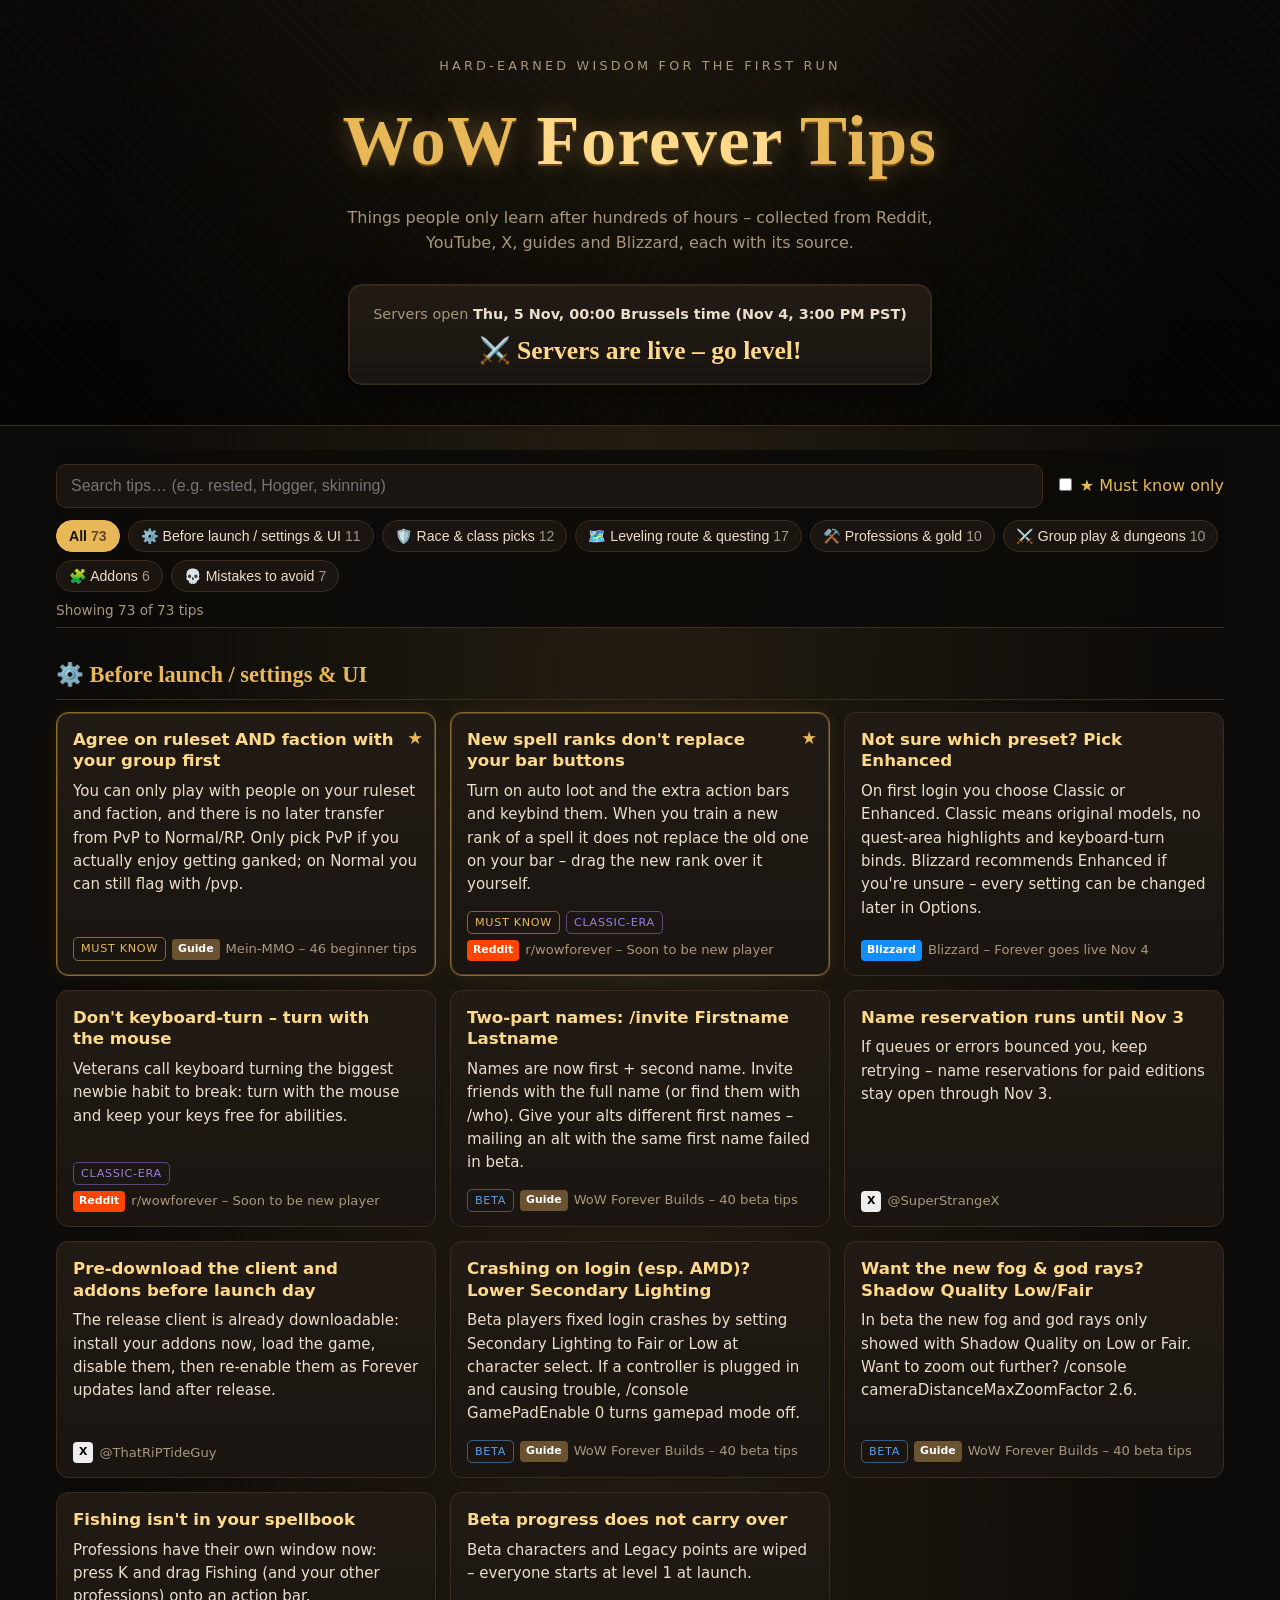
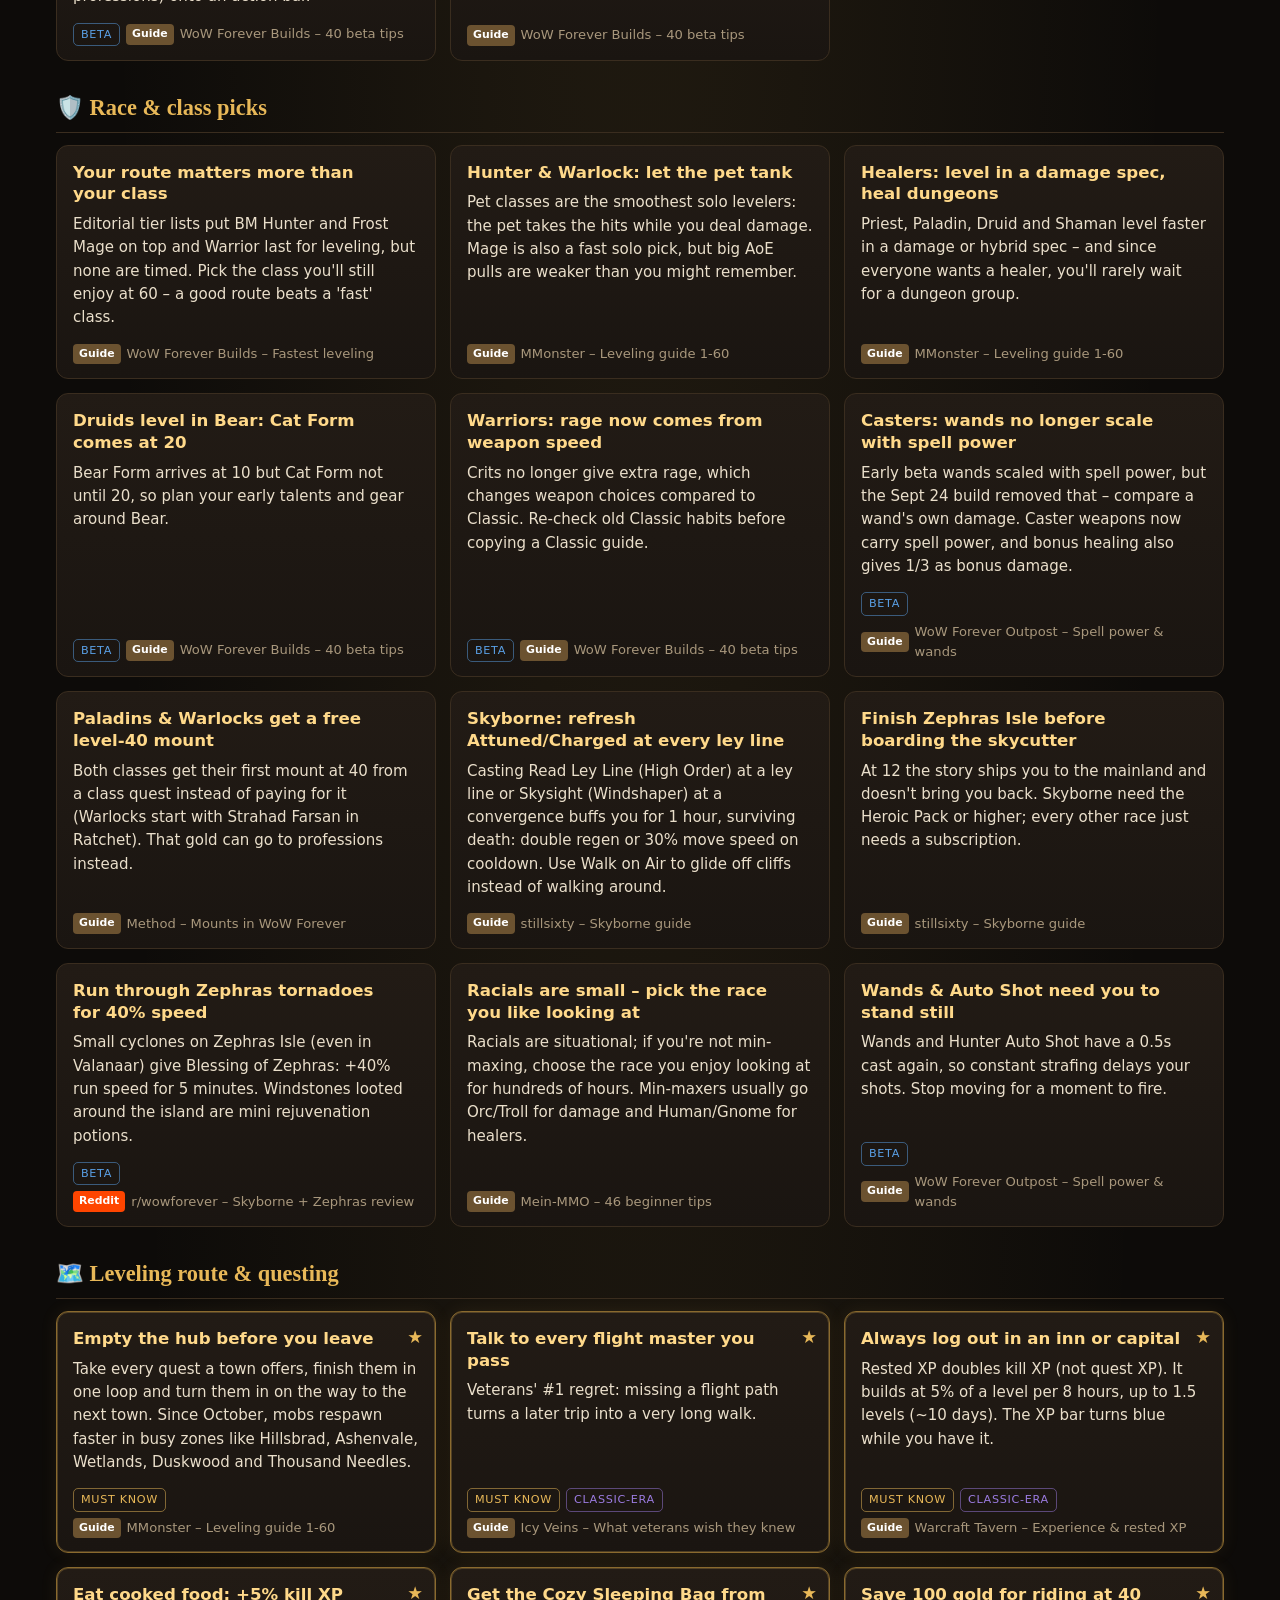
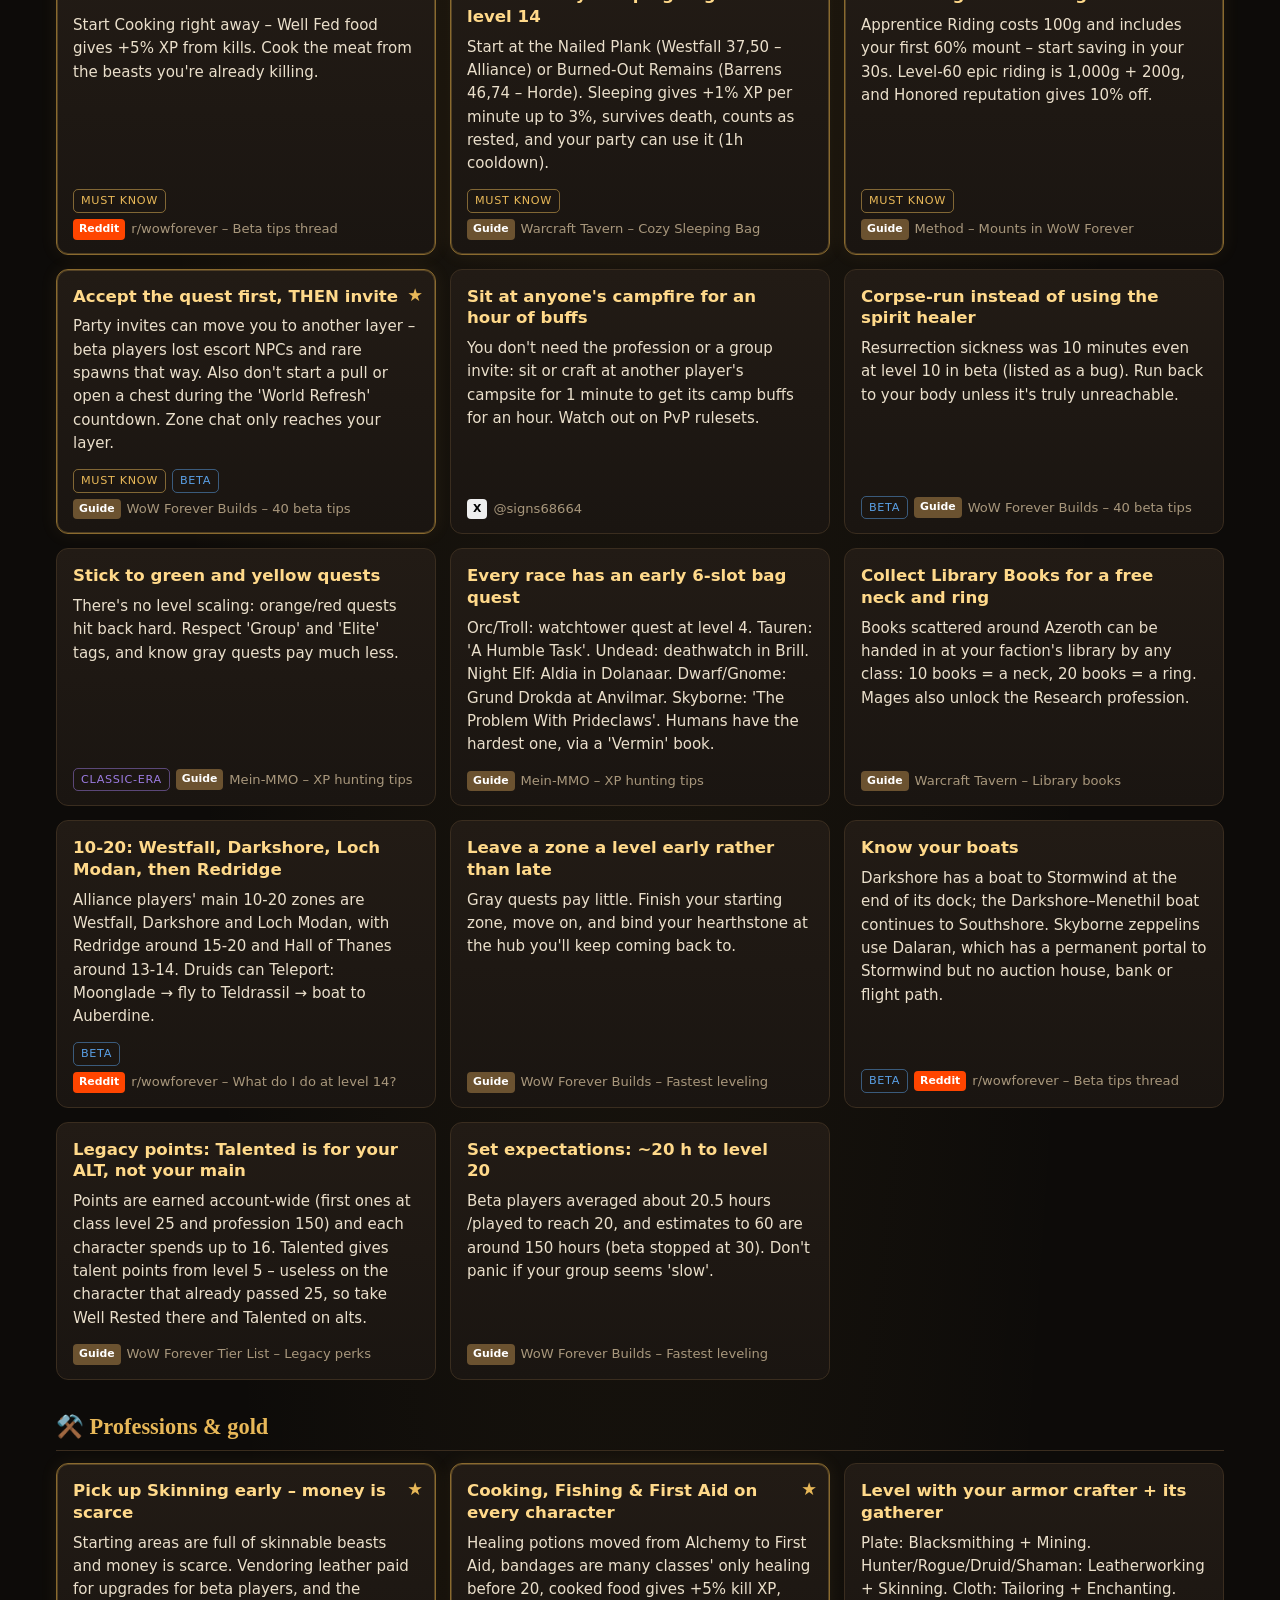
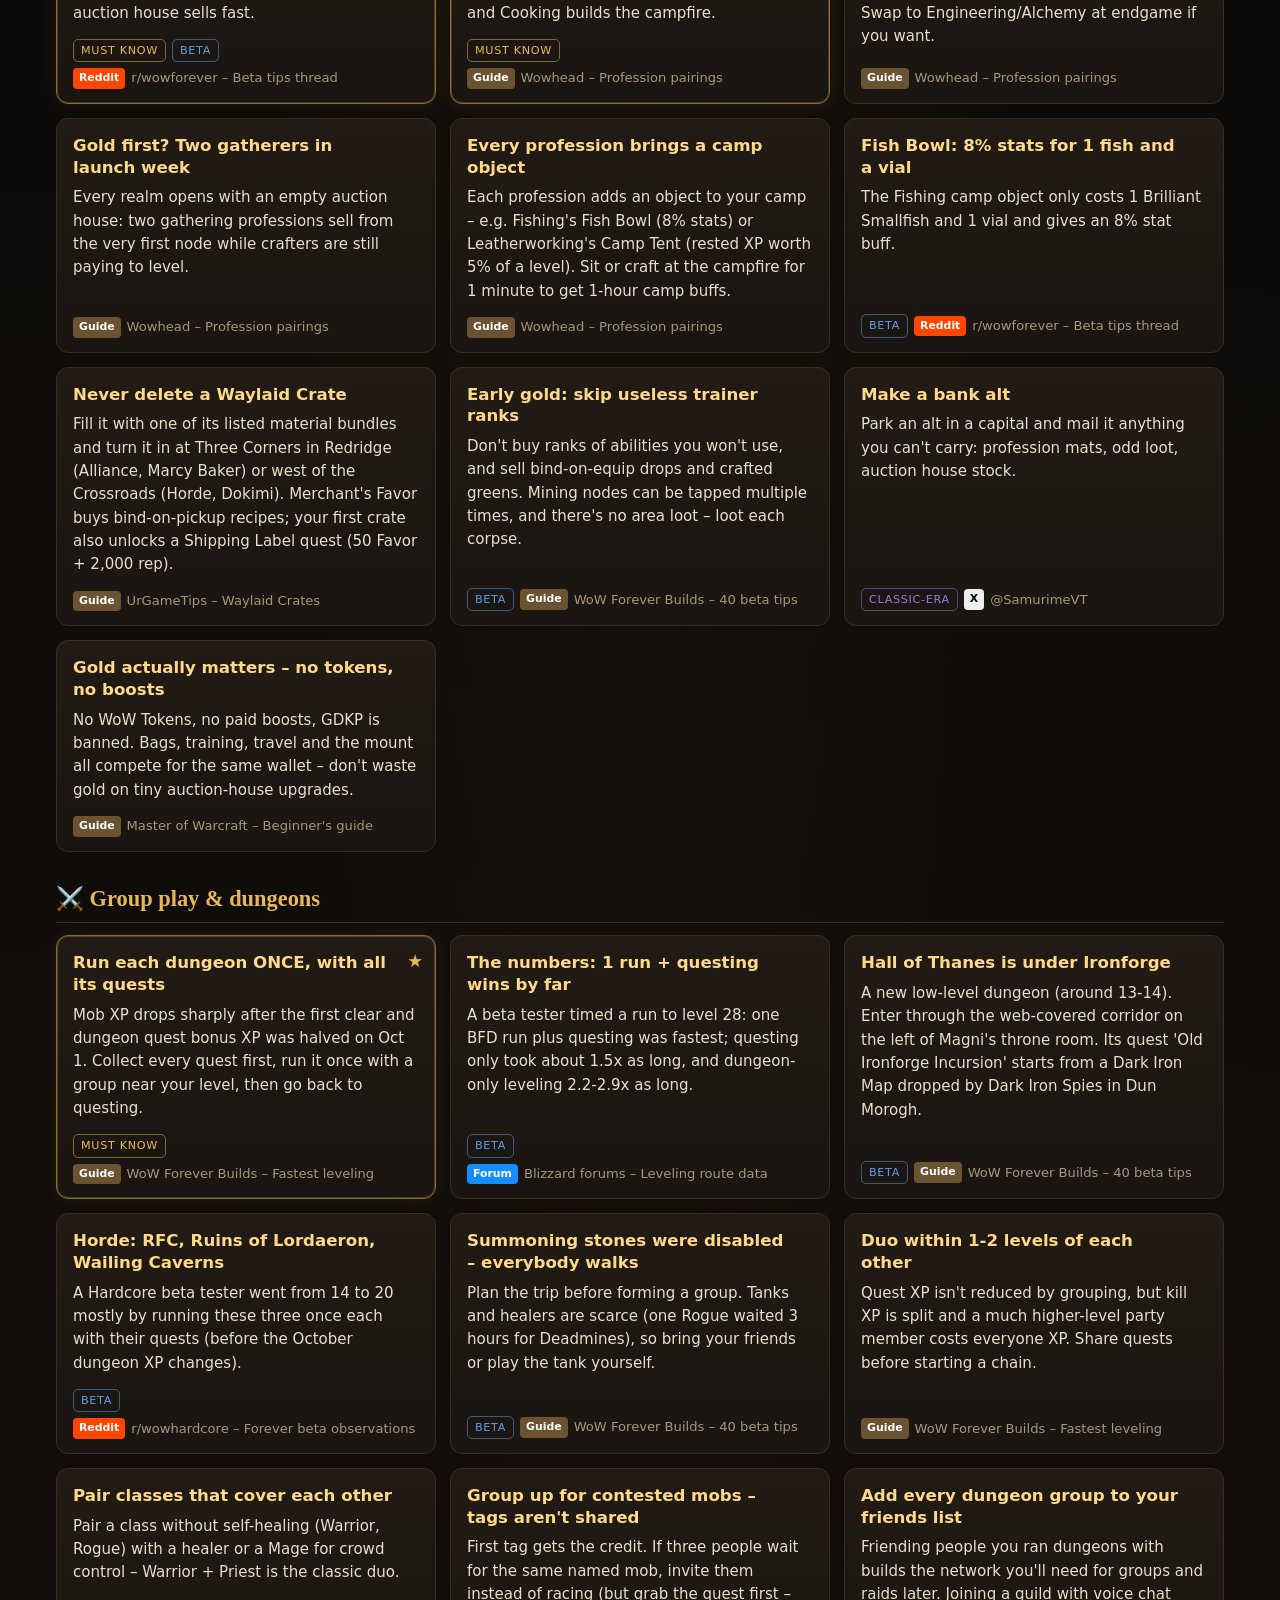
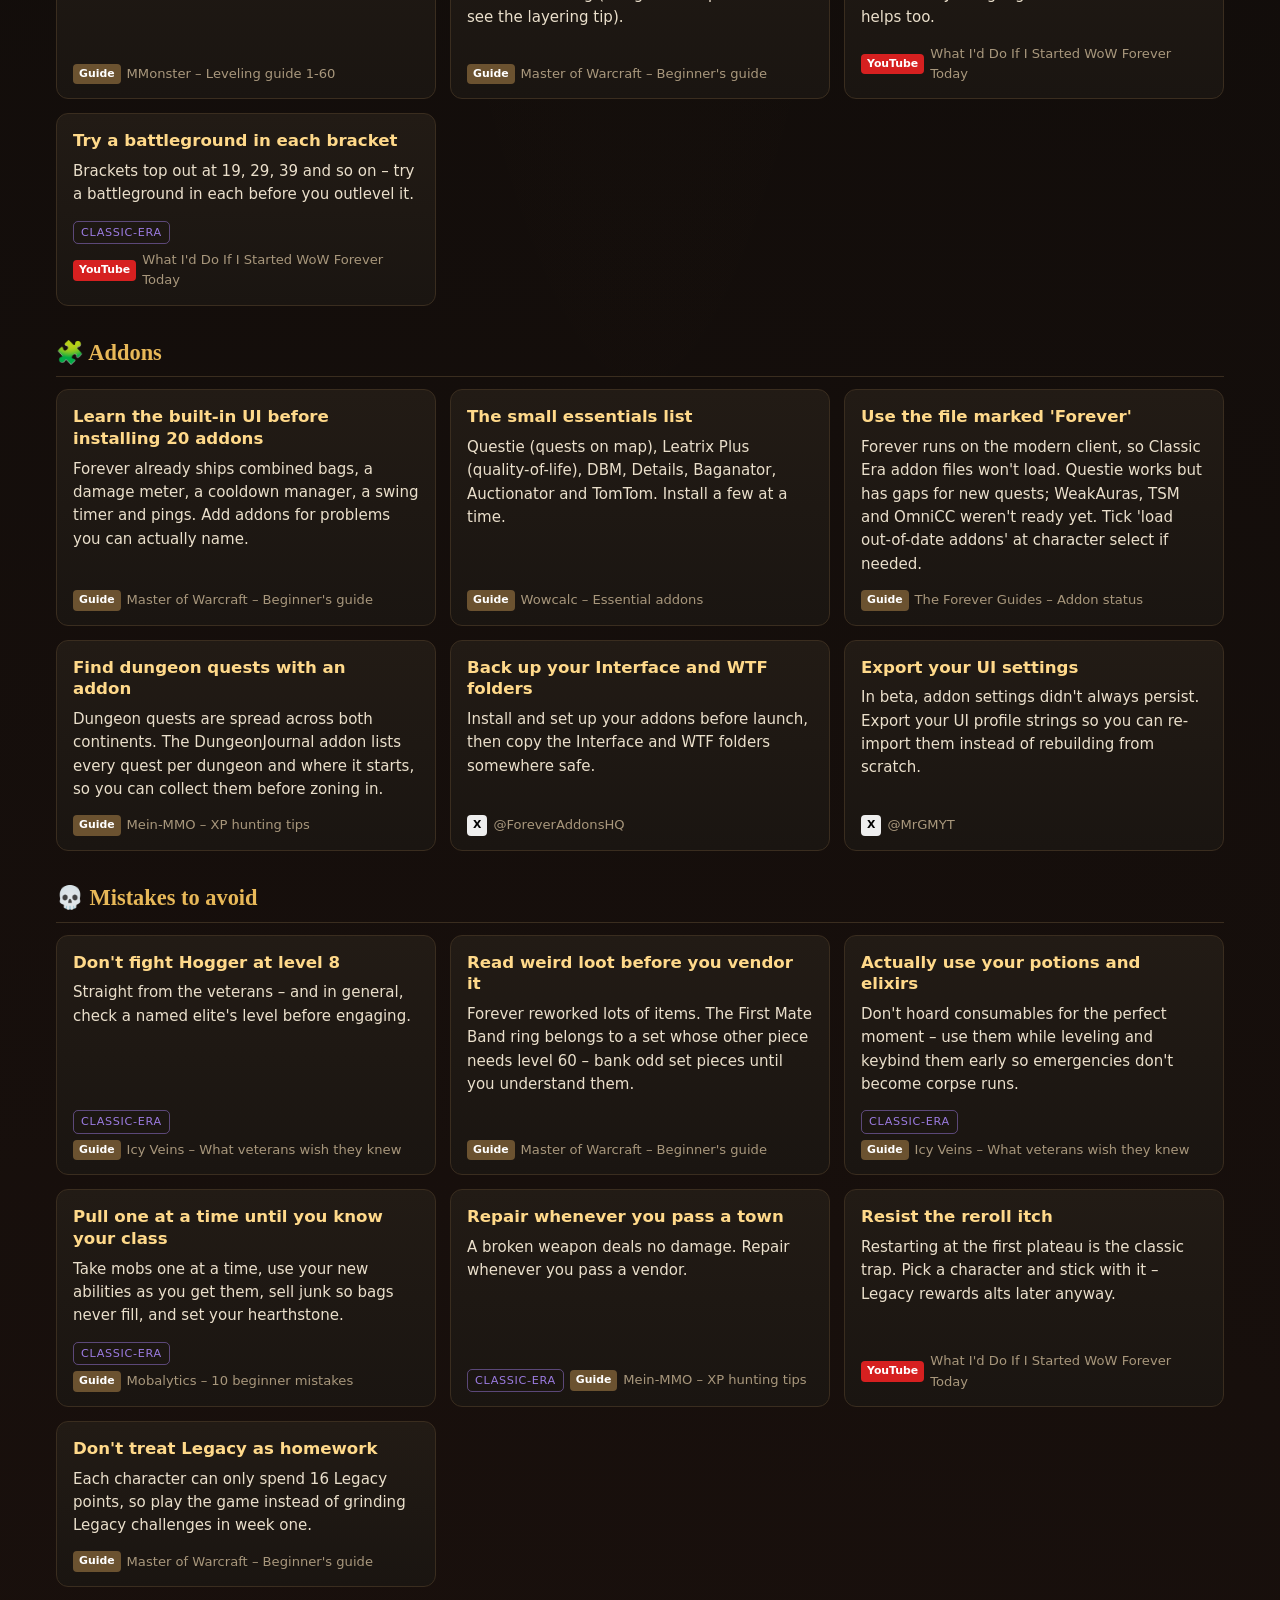
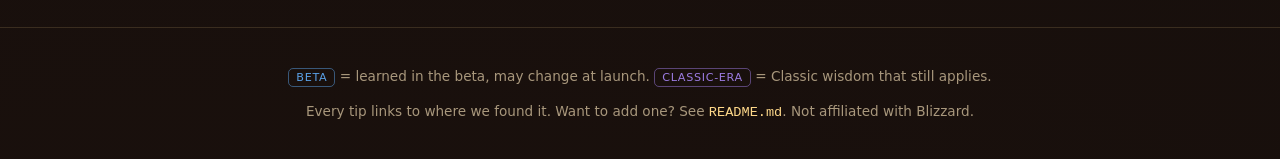
==== index.html @ 53c33595 "Add the WoW Forever tips site and GitHub Pages workflow. Publish the static files at the repo root a" ====
<!doctype html>
<html lang="en">
<head>
<meta charset="utf-8">
<meta name="viewport" content="width=device-width, initial-scale=1">
<title>WoW Forever – Leveling Tips for the First Run</title>
<meta name="description" content="Community-sourced WoW Forever leveling tips: settings, classes, routes, professions, dungeons, addons and mistakes to avoid.">
<link rel="stylesheet" href="style.css">
</head>
<body>
<header class="hero">
  <div class="hero-inner">
    <p class="eyebrow">Hard-earned wisdom for the first run</p>
    <h1>WoW <span>Forever</span> Tips</h1>
    <p class="sub">Things people only learn after hundreds of hours – collected from Reddit, YouTube, X, guides and Blizzard, each with its source.</p>
    <div class="countdown" id="countdown" aria-live="polite">
      <div class="cd-label">Servers open <strong id="launch-local"></strong></div>
      <div class="cd-grid">
        <div><span id="cd-d">--</span><small>days</small></div>
        <div><span id="cd-h">--</span><small>hours</small></div>
        <div><span id="cd-m">--</span><small>min</small></div>
        <div><span id="cd-s">--</span><small>sec</small></div>
      </div>
    </div>
  </div>
</header>

<main>
  <section class="controls" aria-label="Filter tips">
    <div class="search-row">
      <input id="search" type="search" placeholder="Search tips… (e.g. rested, Hogger, skinning)" aria-label="Search tips">
      <label class="toggle"><input type="checkbox" id="mustOnly"> ★ Must know only</label>
    </div>
    <div class="chips" id="chips" role="tablist"></div>
    <p class="count" id="count"></p>
  </section>

  <section id="list" class="list"></section>
  <p id="empty" class="empty" hidden>No tips match. Try another search.</p>
</main>

<footer>
  <p><span class="badge beta">Beta</span> = learned in the beta, may change at launch. <span class="badge classic">Classic-era</span> = Classic wisdom that still applies.</p>
  <p>Every tip links to where we found it. Want to add one? See <code>README.md</code>. Not affiliated with Blizzard.</p>
</footer>

<script src="tips.js"></script>
<script src="app.js"></script>
</body>
</html>
---- style.css ----
:root{
  --bg:#0d0b09; --panel:#1a1511; --panel2:#221b15; --line:#3a2d1f;
  --gold:#e8b858; --gold2:#ffd98a; --text:#eadfcb; --muted:#a8977c;
  --beta:#5aa0e6; --classic:#9b7be0; --red:#c0533d;
}
*{box-sizing:border-box}
html{scroll-behavior:smooth}
body{margin:0;background:var(--bg);color:var(--text);font:16px/1.55 system-ui,-apple-system,"Segoe UI",Roboto,sans-serif;
  background-image:radial-gradient(ellipse at top,rgba(232,184,88,.10),transparent 60%),radial-gradient(circle at 20% 120%,rgba(192,83,61,.10),transparent 50%)}
a{color:var(--gold2)}
.hero{padding:56px 20px 40px;text-align:center;border-bottom:1px solid var(--line);
  background:linear-gradient(180deg,rgba(0,0,0,.2),rgba(0,0,0,.6)),repeating-linear-gradient(45deg,rgba(232,184,88,.025) 0 2px,transparent 2px 12px)}
.hero-inner{max-width:900px;margin:0 auto}
.eyebrow{text-transform:uppercase;letter-spacing:.25em;color:var(--muted);font-size:.8rem;margin:0}
h1{font-family:Georgia,"Times New Roman",serif;font-size:clamp(2.4rem,7vw,4.4rem);margin:.15em 0;letter-spacing:.02em;
  color:var(--gold);text-shadow:0 0 24px rgba(232,184,88,.35),0 2px 0 #5a3d12}
h1 span{color:var(--gold2)}
.sub{color:var(--muted);max-width:640px;margin:0 auto 28px}
.countdown{display:inline-block;padding:18px 24px;border:1px solid var(--line);border-radius:14px;
  background:linear-gradient(180deg,var(--panel2),var(--panel));box-shadow:0 0 0 1px rgba(232,184,88,.08) inset,0 10px 30px rgba(0,0,0,.5)}
.cd-label{color:var(--muted);font-size:.9rem;margin-bottom:10px}
.cd-label strong{color:var(--text)}
.cd-grid{display:flex;gap:14px;justify-content:center}
.cd-grid div{min-width:68px}
.cd-grid span{display:block;font:700 2.2rem/1 Georgia,serif;color:var(--gold2)}
.cd-grid small{color:var(--muted);text-transform:uppercase;font-size:.7rem;letter-spacing:.15em}
.live{font:700 1.6rem Georgia,serif;color:var(--gold2)}
main{max-width:1200px;margin:0 auto;padding:24px 16px 40px}
.controls{position:sticky;top:0;z-index:5;background:rgba(13,11,9,.92);backdrop-filter:blur(6px);padding:14px 0 6px;border-bottom:1px solid var(--line)}
.search-row{display:flex;gap:12px;flex-wrap:wrap;align-items:center}
#search{flex:1;min-width:220px;padding:12px 14px;border-radius:10px;border:1px solid var(--line);background:var(--panel);color:var(--text);font-size:1rem}
#search:focus{outline:2px solid var(--gold);outline-offset:1px}
.toggle{color:var(--gold);cursor:pointer;user-select:none;white-space:nowrap}
.chips{display:flex;gap:8px;flex-wrap:wrap;margin-top:12px}
.chip{border:1px solid var(--line);background:var(--panel);color:var(--text);padding:7px 12px;border-radius:999px;cursor:pointer;font-size:.88rem}
.chip:hover{border-color:var(--gold)}
.chip.active{background:var(--gold);color:#1a1209;border-color:var(--gold);font-weight:600}
.chip .n{opacity:.65;margin-left:4px}
.count{color:var(--muted);font-size:.85rem;margin:8px 0 0}
.cat-title{font-family:Georgia,serif;color:var(--gold);font-size:1.4rem;margin:30px 0 12px;padding-bottom:6px;border-bottom:1px solid var(--line)}
.grid{display:grid;grid-template-columns:repeat(auto-fill,minmax(300px,1fr));gap:14px}
.card{position:relative;background:linear-gradient(180deg,var(--panel2),var(--panel));border:1px solid var(--line);border-radius:12px;padding:16px 16px 14px;
  display:flex;flex-direction:column;gap:8px;transition:transform .15s,border-color .15s}
.card:hover{transform:translateY(-2px);border-color:#6b5230}
.card.must{border-color:#8a6a2e;box-shadow:0 0 0 1px rgba(232,184,88,.25) inset,0 0 18px rgba(232,184,88,.08)}
.card h3{margin:0;font-size:1.04rem;line-height:1.3;color:var(--gold2);padding-right:20px}
.card p{margin:0;color:var(--text);font-size:.94rem}
.star{position:absolute;top:12px;right:12px;color:var(--gold);font-size:1.1rem;cursor:help}
.meta{display:flex;flex-wrap:wrap;gap:6px;align-items:center;margin-top:auto;padding-top:6px}
.badge{font-size:.7rem;text-transform:uppercase;letter-spacing:.06em;padding:2px 7px;border-radius:5px;border:1px solid}
.badge.beta{color:var(--beta);border-color:rgba(90,160,230,.5)}
.badge.classic{color:var(--classic);border-color:rgba(155,123,224,.5)}
.badge.mustb{color:var(--gold);border-color:rgba(232,184,88,.5)}
.src{font-size:.82rem;color:var(--muted);text-decoration:none;display:inline-flex;gap:6px;align-items:center}
.src:hover{color:var(--gold2)}
.stype{font-weight:700;font-size:.68rem;padding:2px 6px;border-radius:4px;background:#2e251b;color:var(--text)}
.stype.Reddit{background:#ff4500;color:#fff}.stype.YouTube{background:#d62020;color:#fff}.stype.X{background:#eee;color:#000}
.stype.Blizzard,.stype.Forum{background:#148eff;color:#fff}.stype.Guide{background:#6b5230;color:#fff}
.empty{text-align:center;color:var(--muted);padding:40px}
footer{border-top:1px solid var(--line);color:var(--muted);text-align:center;padding:24px 16px;font-size:.85rem}
footer code{color:var(--gold2)}
@media (max-width:600px){.controls{position:static}.cd-grid div{min-width:52px}.cd-grid span{font-size:1.7rem}.hero{padding-top:36px}.grid{grid-template-columns:1fr}}
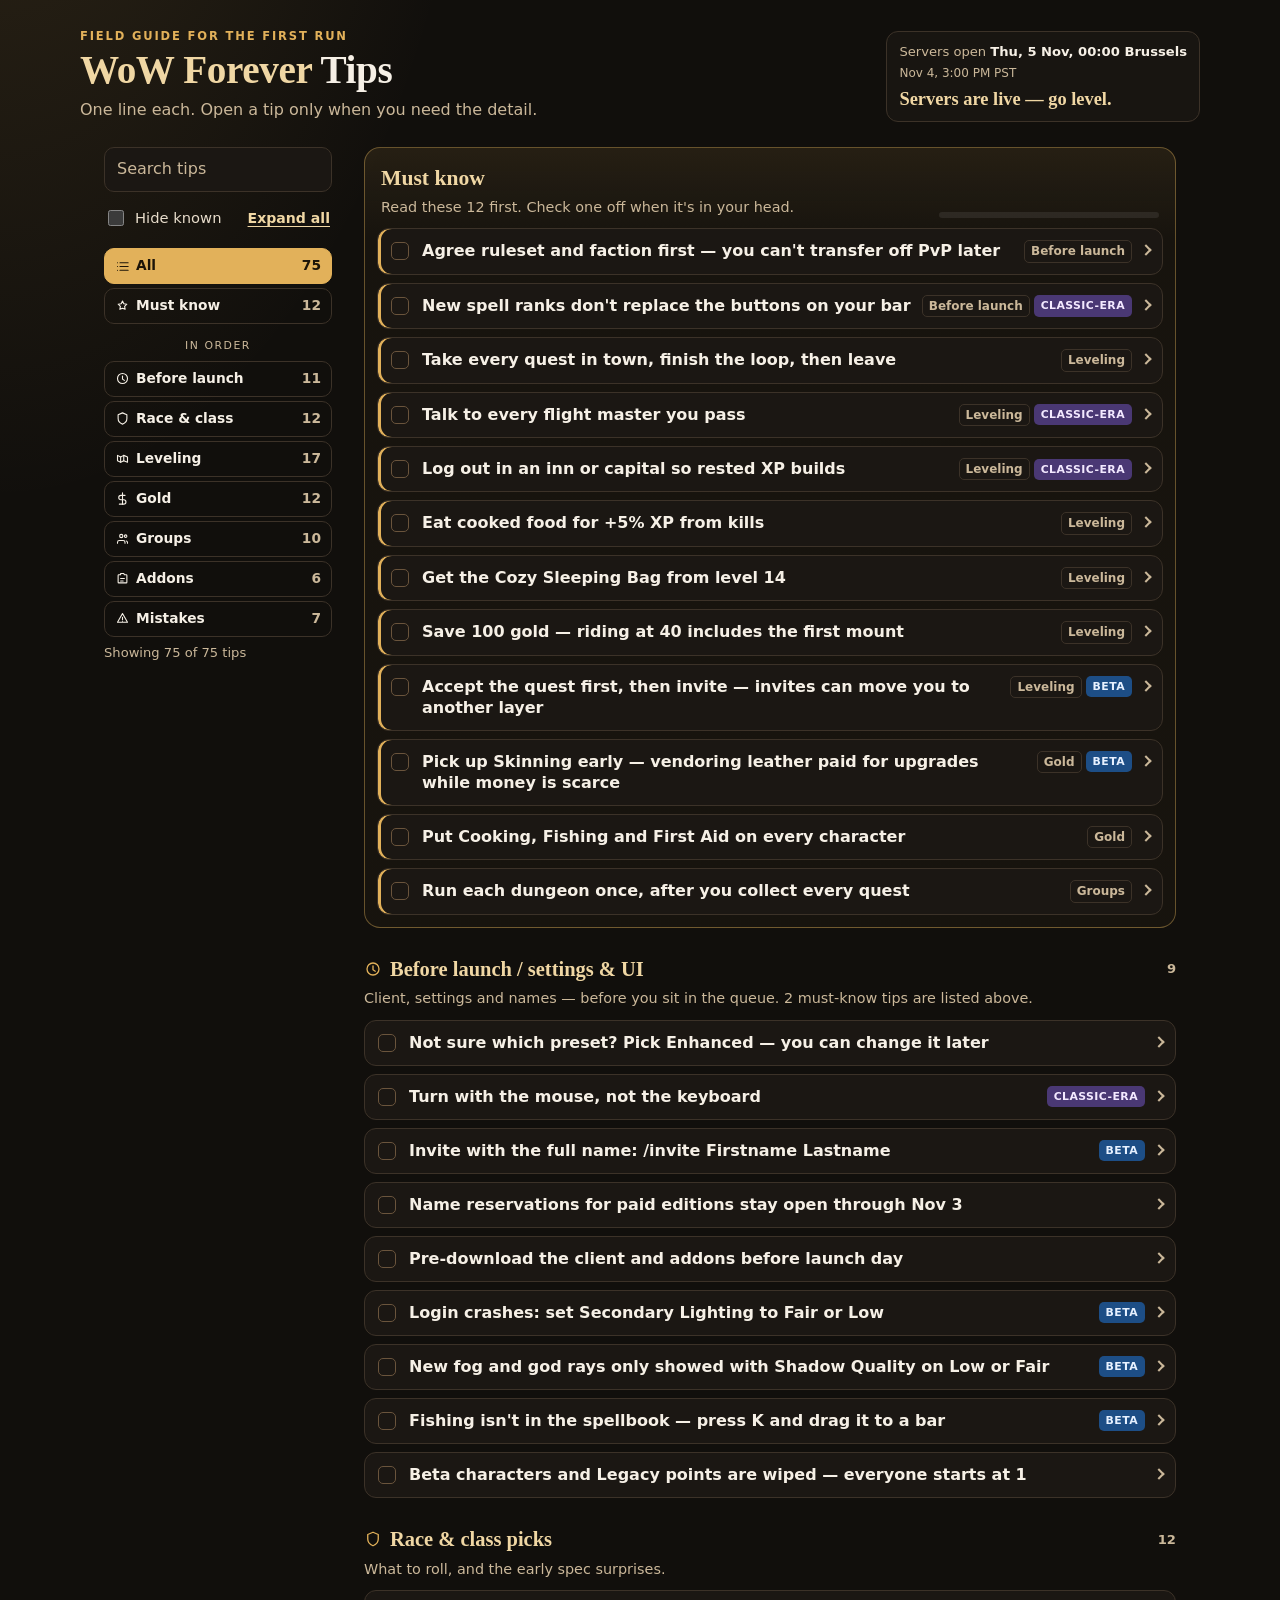
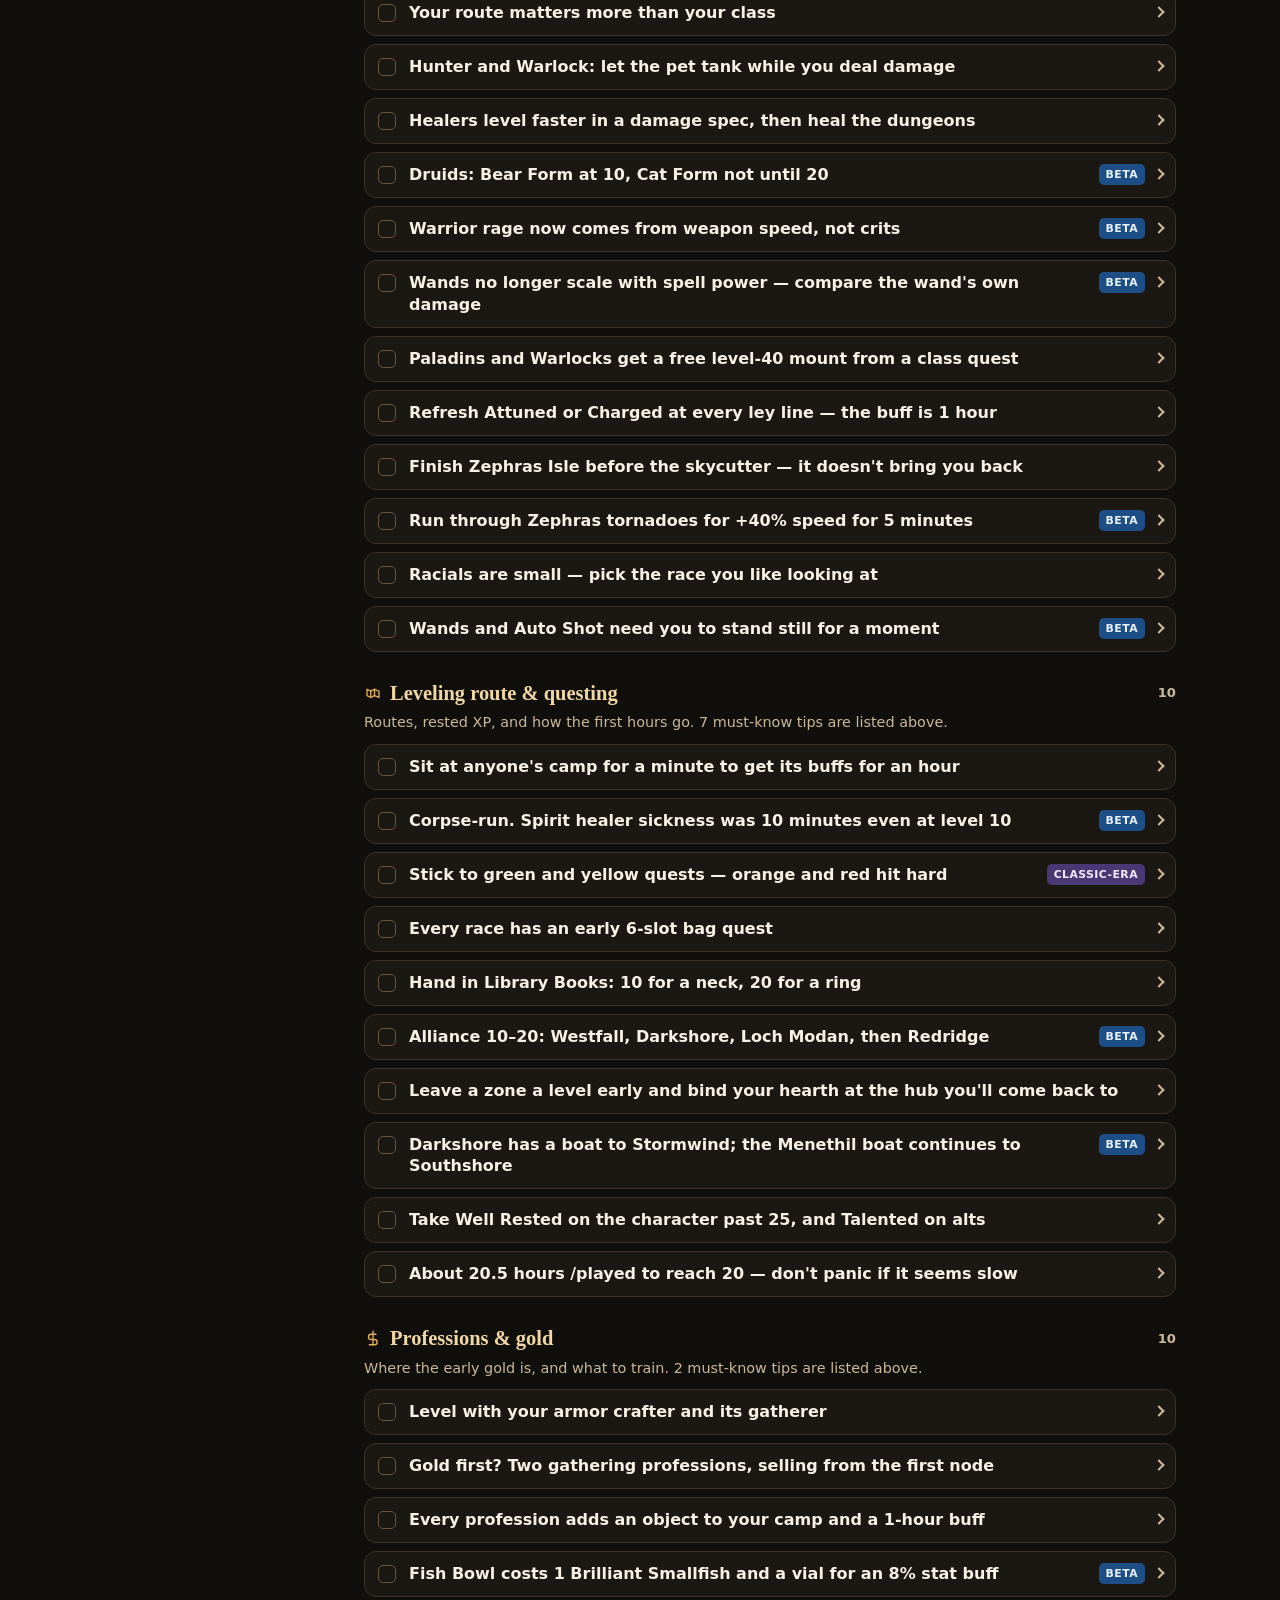
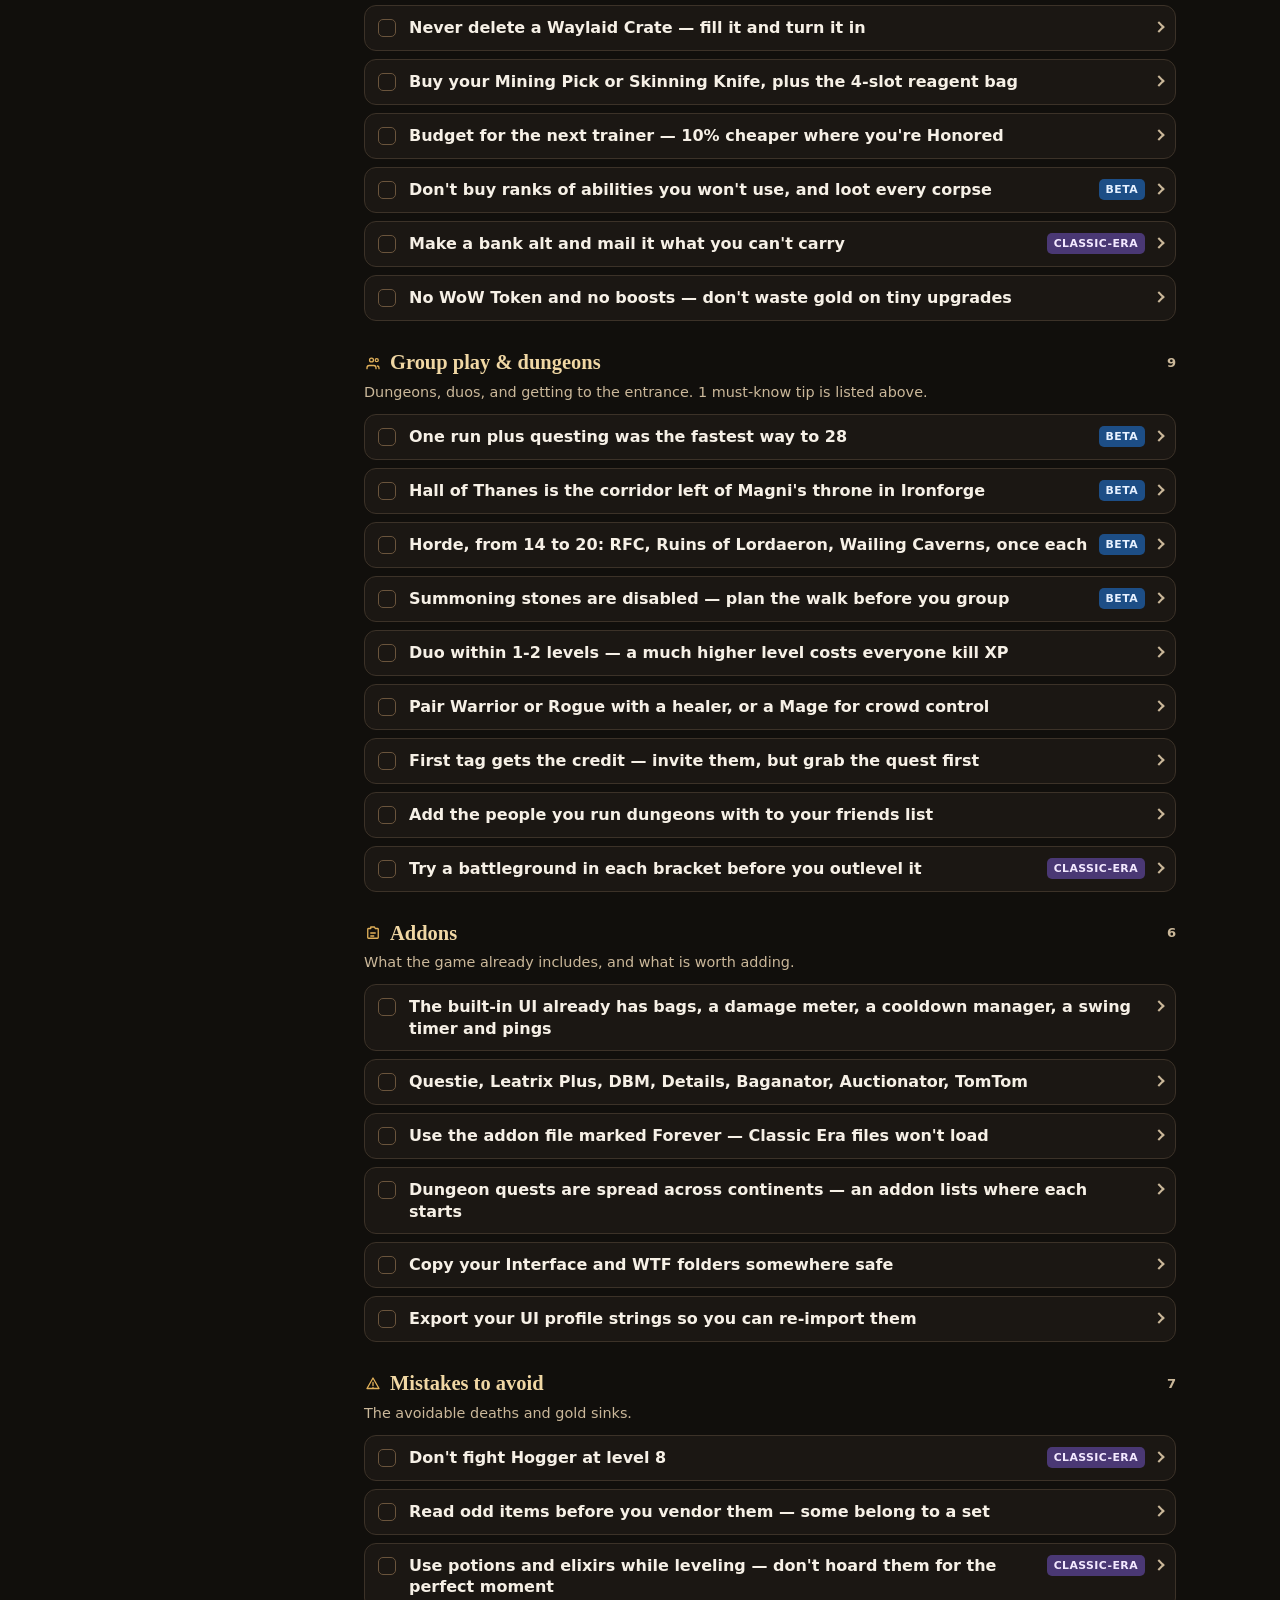
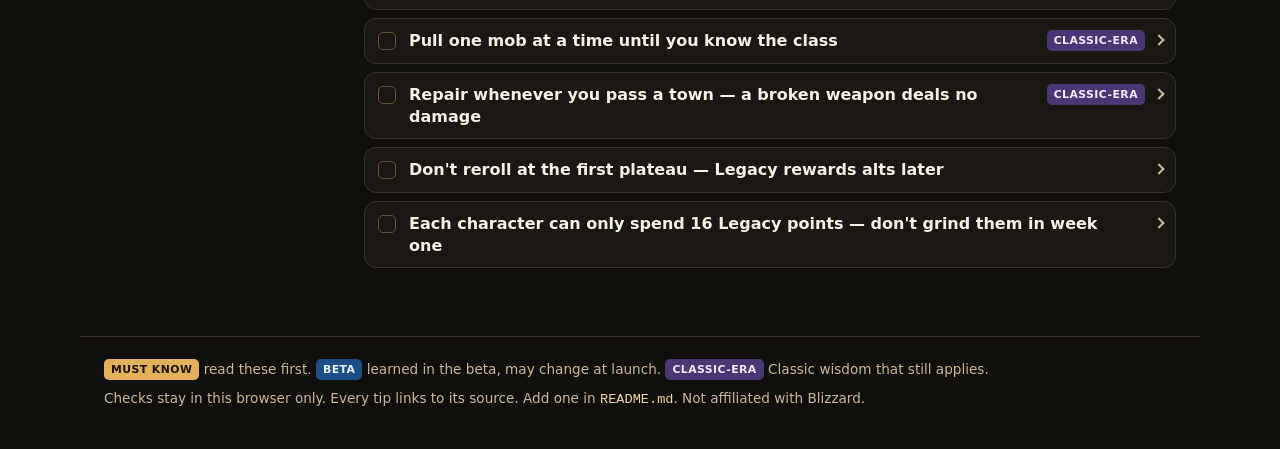
==== commit d6b1aed5: "Redesign the tips site into a scannable field guide. Lead with one-line takeaways, pull Must know to" ====
--- a/index.html
+++ b/index.html
@@ -3,18 +3,25 @@
 <head>
 <meta charset="utf-8">
 <meta name="viewport" content="width=device-width, initial-scale=1">
+<meta name="theme-color" content="#110f0c">
 <title>WoW Forever – Leveling Tips for the First Run</title>
 <meta name="description" content="Community-sourced WoW Forever leveling tips: settings, classes, routes, professions, dungeons, addons and mistakes to avoid.">
+<link rel="icon" href="data:image/svg+xml,%3Csvg xmlns='http://www.w3.org/2000/svg' viewBox='0 0 16 16'%3E%3Crect width='16' height='16' rx='3' fill='%23110f0c'/%3E%3Cpath d='M8 2.2l1.5 3.2 3.5.5-2.5 2.4.6 3.5L8 10.4 4.9 12l.6-3.5L3 6l3.5-.5z' fill='%23e2b15a'/%3E%3C/svg%3E">
 <link rel="stylesheet" href="style.css">
 </head>
 <body>
+<a class="skip" href="#tips">Skip to tips</a>
+
 <header class="hero">
   <div class="hero-inner">
-    <p class="eyebrow">Hard-earned wisdom for the first run</p>
-    <h1>WoW <span>Forever</span> Tips</h1>
-    <p class="sub">Things people only learn after hundreds of hours – collected from Reddit, YouTube, X, guides and Blizzard, each with its source.</p>
+    <div class="brand">
+      <p class="eyebrow">Field guide for the first run</p>
+      <h1>WoW Forever <span>Tips</span></h1>
+      <p class="sub">One line each. Open a tip only when you need the detail.</p>
+    </div>
     <div class="countdown" id="countdown" aria-live="polite">
       <div class="cd-label">Servers open <strong id="launch-local"></strong></div>
+      <div class="cd-note">Nov 4, 3:00 PM PST</div>
       <div class="cd-grid">
         <div><span id="cd-d">--</span><small>days</small></div>
         <div><span id="cd-h">--</span><small>hours</small></div>
@@ -25,23 +32,33 @@
   </div>
 </header>
 
-<main>
-  <section class="controls" aria-label="Filter tips">
-    <div class="search-row">
-      <input id="search" type="search" placeholder="Search tips… (e.g. rested, Hogger, skinning)" aria-label="Search tips">
-      <label class="toggle"><input type="checkbox" id="mustOnly"> ★ Must know only</label>
+<div class="layout">
+  <aside class="side">
+    <form class="search" id="search-form" role="search">
+      <label class="search-label" for="search">Search tips</label>
+      <input id="search" type="search" placeholder="Search tips" autocomplete="off" enterkeyhint="search" spellcheck="false">
+    </form>
+    <div class="side-tools">
+      <label class="toggle"><input type="checkbox" id="hideKnown"> Hide known</label>
+      <button type="button" class="text-btn" id="expandAll" aria-pressed="false">Expand all</button>
     </div>
-    <div class="chips" id="chips" role="tablist"></div>
-    <p class="count" id="count"></p>
-  </section>
+    <nav class="nav" id="nav" aria-label="Categories"></nav>
+    <p class="count"><span id="count" aria-live="polite"></span> <button type="button" class="text-btn" id="reset" hidden>Reset filters</button></p>
+  </aside>
 
-  <section id="list" class="list"></section>
-  <p id="empty" class="empty" hidden>No tips match. Try another search.</p>
-</main>
+  <main id="tips">
+    <section id="must" class="spotlight" hidden></section>
+    <div id="list"></div>
+    <div id="empty" class="empty" role="status" hidden>
+      <p id="empty-text">No tips match.</p>
+      <button type="button" class="text-btn solid" id="clear">Clear search and filters</button>
+    </div>
+  </main>
+</div>
 
 <footer>
-  <p><span class="badge beta">Beta</span> = learned in the beta, may change at launch. <span class="badge classic">Classic-era</span> = Classic wisdom that still applies.</p>
-  <p>Every tip links to where we found it. Want to add one? See <code>README.md</code>. Not affiliated with Blizzard.</p>
+  <p><span class="badge must">Must know</span> read these first. <span class="badge beta">Beta</span> learned in the beta, may change at launch. <span class="badge classic">Classic-era</span> Classic wisdom that still applies.</p>
+  <p>Checks stay in this browser only. Every tip links to its source. Add one in <code>README.md</code>. Not affiliated with Blizzard.</p>
 </footer>
 
 <script src="tips.js"></script>
--- a/style.css
+++ b/style.css
@@ -1,62 +1,412 @@
-:root{
-  --bg:#0d0b09; --panel:#1a1511; --panel2:#221b15; --line:#3a2d1f;
-  --gold:#e8b858; --gold2:#ffd98a; --text:#eadfcb; --muted:#a8977c;
-  --beta:#5aa0e6; --classic:#9b7be0; --red:#c0533d;
-}
-*{box-sizing:border-box}
-html{scroll-behavior:smooth}
-body{margin:0;background:var(--bg);color:var(--text);font:16px/1.55 system-ui,-apple-system,"Segoe UI",Roboto,sans-serif;
-  background-image:radial-gradient(ellipse at top,rgba(232,184,88,.10),transparent 60%),radial-gradient(circle at 20% 120%,rgba(192,83,61,.10),transparent 50%)}
-a{color:var(--gold2)}
-.hero{padding:56px 20px 40px;text-align:center;border-bottom:1px solid var(--line);
-  background:linear-gradient(180deg,rgba(0,0,0,.2),rgba(0,0,0,.6)),repeating-linear-gradient(45deg,rgba(232,184,88,.025) 0 2px,transparent 2px 12px)}
-.hero-inner{max-width:900px;margin:0 auto}
-.eyebrow{text-transform:uppercase;letter-spacing:.25em;color:var(--muted);font-size:.8rem;margin:0}
-h1{font-family:Georgia,"Times New Roman",serif;font-size:clamp(2.4rem,7vw,4.4rem);margin:.15em 0;letter-spacing:.02em;
-  color:var(--gold);text-shadow:0 0 24px rgba(232,184,88,.35),0 2px 0 #5a3d12}
-h1 span{color:var(--gold2)}
-.sub{color:var(--muted);max-width:640px;margin:0 auto 28px}
-.countdown{display:inline-block;padding:18px 24px;border:1px solid var(--line);border-radius:14px;
-  background:linear-gradient(180deg,var(--panel2),var(--panel));box-shadow:0 0 0 1px rgba(232,184,88,.08) inset,0 10px 30px rgba(0,0,0,.5)}
-.cd-label{color:var(--muted);font-size:.9rem;margin-bottom:10px}
-.cd-label strong{color:var(--text)}
-.cd-grid{display:flex;gap:14px;justify-content:center}
-.cd-grid div{min-width:68px}
-.cd-grid span{display:block;font:700 2.2rem/1 Georgia,serif;color:var(--gold2)}
-.cd-grid small{color:var(--muted);text-transform:uppercase;font-size:.7rem;letter-spacing:.15em}
-.live{font:700 1.6rem Georgia,serif;color:var(--gold2)}
-main{max-width:1200px;margin:0 auto;padding:24px 16px 40px}
-.controls{position:sticky;top:0;z-index:5;background:rgba(13,11,9,.92);backdrop-filter:blur(6px);padding:14px 0 6px;border-bottom:1px solid var(--line)}
-.search-row{display:flex;gap:12px;flex-wrap:wrap;align-items:center}
-#search{flex:1;min-width:220px;padding:12px 14px;border-radius:10px;border:1px solid var(--line);background:var(--panel);color:var(--text);font-size:1rem}
-#search:focus{outline:2px solid var(--gold);outline-offset:1px}
-.toggle{color:var(--gold);cursor:pointer;user-select:none;white-space:nowrap}
-.chips{display:flex;gap:8px;flex-wrap:wrap;margin-top:12px}
-.chip{border:1px solid var(--line);background:var(--panel);color:var(--text);padding:7px 12px;border-radius:999px;cursor:pointer;font-size:.88rem}
-.chip:hover{border-color:var(--gold)}
-.chip.active{background:var(--gold);color:#1a1209;border-color:var(--gold);font-weight:600}
-.chip .n{opacity:.65;margin-left:4px}
-.count{color:var(--muted);font-size:.85rem;margin:8px 0 0}
-.cat-title{font-family:Georgia,serif;color:var(--gold);font-size:1.4rem;margin:30px 0 12px;padding-bottom:6px;border-bottom:1px solid var(--line)}
-.grid{display:grid;grid-template-columns:repeat(auto-fill,minmax(300px,1fr));gap:14px}
-.card{position:relative;background:linear-gradient(180deg,var(--panel2),var(--panel));border:1px solid var(--line);border-radius:12px;padding:16px 16px 14px;
-  display:flex;flex-direction:column;gap:8px;transition:transform .15s,border-color .15s}
-.card:hover{transform:translateY(-2px);border-color:#6b5230}
-.card.must{border-color:#8a6a2e;box-shadow:0 0 0 1px rgba(232,184,88,.25) inset,0 0 18px rgba(232,184,88,.08)}
-.card h3{margin:0;font-size:1.04rem;line-height:1.3;color:var(--gold2);padding-right:20px}
-.card p{margin:0;color:var(--text);font-size:.94rem}
-.star{position:absolute;top:12px;right:12px;color:var(--gold);font-size:1.1rem;cursor:help}
-.meta{display:flex;flex-wrap:wrap;gap:6px;align-items:center;margin-top:auto;padding-top:6px}
-.badge{font-size:.7rem;text-transform:uppercase;letter-spacing:.06em;padding:2px 7px;border-radius:5px;border:1px solid}
-.badge.beta{color:var(--beta);border-color:rgba(90,160,230,.5)}
-.badge.classic{color:var(--classic);border-color:rgba(155,123,224,.5)}
-.badge.mustb{color:var(--gold);border-color:rgba(232,184,88,.5)}
-.src{font-size:.82rem;color:var(--muted);text-decoration:none;display:inline-flex;gap:6px;align-items:center}
-.src:hover{color:var(--gold2)}
-.stype{font-weight:700;font-size:.68rem;padding:2px 6px;border-radius:4px;background:#2e251b;color:var(--text)}
-.stype.Reddit{background:#ff4500;color:#fff}.stype.YouTube{background:#d62020;color:#fff}.stype.X{background:#eee;color:#000}
-.stype.Blizzard,.stype.Forum{background:#148eff;color:#fff}.stype.Guide{background:#6b5230;color:#fff}
-.empty{text-align:center;color:var(--muted);padding:40px}
-footer{border-top:1px solid var(--line);color:var(--muted);text-align:center;padding:24px 16px;font-size:.85rem}
-footer code{color:var(--gold2)}
-@media (max-width:600px){.controls{position:static}.cd-grid div{min-width:52px}.cd-grid span{font-size:1.7rem}.hero{padding-top:36px}.grid{grid-template-columns:1fr}}
+:root {
+  --bg: #110f0c;
+  --elev: #1b1713;
+  --elev-2: #241f1a;
+  --line: #3c3228;
+  --line-strong: #6a543c;
+  --gold: #e2b15a;
+  --gold-2: #f0d7a4;
+  --ink: #f6f0e6;
+  --body: #e7dccb;
+  --muted: #cbb89a;
+  --must: #e2b15a;
+  --must-ink: #1c1408;
+  --beta: #1d4e86;
+  --beta-ink: #e7f1ff;
+  --classic: #4a3874;
+  --classic-ink: #f3e9ff;
+  --focus: #f0d7a4;
+  --sans: system-ui, -apple-system, "Segoe UI", Roboto, sans-serif;
+  --serif: Georgia, "Iowan Old Style", Palatino, "Palatino Linotype", serif;
+  --shadow: 0 16px 40px rgba(0, 0, 0, .28);
+}
+
+* { box-sizing: border-box; }
+html { scroll-behavior: smooth; }
+body {
+  margin: 0;
+  background:
+    radial-gradient(ellipse 70% 32% at 0% -8%, rgba(226, 177, 90, .16), transparent 55%),
+    var(--bg);
+  color: var(--ink);
+  font: 16px/1.5 var(--sans);
+  color-scheme: dark;
+}
+::selection { background: rgba(226, 177, 90, .35); color: #fff; }
+a { color: var(--gold-2); }
+img { max-width: 100%; }
+
+.sr, .search-label {
+  position: absolute;
+  width: 1px;
+  height: 1px;
+  padding: 0;
+  margin: -1px;
+  overflow: hidden;
+  clip: rect(0, 0, 0, 0);
+  white-space: nowrap;
+  border: 0;
+}
+
+.skip {
+  position: absolute;
+  left: 12px;
+  top: -40px;
+  background: var(--gold);
+  color: var(--must-ink);
+  padding: 8px 12px;
+  border-radius: 8px;
+  z-index: 50;
+  font-weight: 700;
+  text-decoration: none;
+}
+.skip:focus { top: 12px; }
+
+.hero { padding: 22px 16px 12px; border-bottom: 1px solid transparent; }
+.hero-inner { max-width: 1120px; margin: 0 auto; display: flex; flex-wrap: wrap; gap: 14px 28px; align-items: flex-end; justify-content: space-between; }
+.eyebrow {
+  margin: 0 0 4px;
+  color: var(--gold);
+  font-size: .72rem;
+  font-weight: 700;
+  letter-spacing: .16em;
+  text-transform: uppercase;
+}
+h1 {
+  margin: 0;
+  font-family: var(--serif);
+  font-size: clamp(1.7rem, 4.5vw, 2.45rem);
+  font-weight: 600;
+  letter-spacing: -.01em;
+  line-height: 1.05;
+  color: var(--gold-2);
+}
+h1 span { color: var(--ink); }
+.sub { margin: 8px 0 0; color: var(--muted); max-width: 42rem; }
+
+.countdown {
+  padding: 10px 12px;
+  border: 1px solid var(--line);
+  border-radius: 12px;
+  background: rgba(27, 23, 19, .8);
+}
+.cd-label { color: var(--muted); font-size: .82rem; margin-bottom: 2px; }
+.cd-note { color: var(--muted); font-size: .75rem; margin-bottom: 6px; }
+.cd-label strong { color: var(--ink); font-weight: 600; }
+.cd-grid { display: flex; gap: 10px; }
+.cd-grid div { min-width: 46px; }
+.cd-grid span { display: block; font: 600 1.25rem/1 var(--serif); color: var(--gold-2); }
+.cd-grid small { color: var(--muted); text-transform: uppercase; letter-spacing: .08em; font-size: .62rem; }
+.live { font: 600 1.15rem/1.3 var(--serif); color: var(--gold-2); }
+
+.layout { max-width: 1120px; margin: 0 auto; padding: 0 0 40px; }
+.side {
+  position: sticky;
+  top: 0;
+  z-index: 20;
+  background: rgba(17, 15, 12, .94);
+  backdrop-filter: blur(12px);
+  border-bottom: 1px solid var(--line);
+  padding: 10px 16px 8px;
+}
+.search { margin: 0; }
+#search {
+  width: 100%;
+  padding: 11px 12px;
+  border-radius: 10px;
+  border: 1px solid var(--line);
+  background: var(--elev);
+  color: var(--ink);
+  font: 16px/1.3 var(--sans);
+}
+#search::placeholder { color: var(--muted); }
+#search:focus { outline: 2px solid var(--focus); outline-offset: 1px; }
+
+.side-tools { display: flex; gap: 8px 14px; align-items: center; justify-content: space-between; margin-top: 8px; }
+.toggle { display: inline-flex; align-items: center; gap: 8px; color: var(--body); font-size: .92rem; cursor: pointer; min-height: 36px; }
+.toggle input { width: 16px; height: 16px; accent-color: var(--gold); }
+
+.text-btn {
+  border: 0;
+  background: transparent;
+  color: var(--gold-2);
+  font: 600 .88rem/1 var(--sans);
+  padding: 8px 2px;
+  cursor: pointer;
+  text-decoration: underline;
+  text-underline-offset: 3px;
+}
+.text-btn.solid {
+  text-decoration: none;
+  background: var(--gold);
+  color: var(--must-ink);
+  border-radius: 999px;
+  padding: 10px 14px;
+}
+.text-btn:focus-visible, .toggle input:focus-visible { outline: 2px solid var(--focus); outline-offset: 2px; }
+
+.nav { display: flex; gap: 8px; overflow-x: auto; padding: 8px 0 2px; scrollbar-width: none; }
+.nav-label { display: none; }
+.nav::-webkit-scrollbar { display: none; }
+.nav-label {
+  flex: 0 0 auto;
+  align-self: center;
+  color: var(--muted);
+  font-size: .68rem;
+  letter-spacing: .14em;
+  text-transform: uppercase;
+  padding-left: 4px;
+}
+.nav button {
+  flex: 0 0 auto;
+  display: inline-flex;
+  align-items: center;
+  gap: 6px;
+  border: 1px solid var(--line);
+  background: var(--elev);
+  color: var(--ink);
+  border-radius: 999px;
+  padding: 7px 10px;
+  font: 600 .86rem/1 var(--sans);
+  cursor: pointer;
+  min-height: 36px;
+}
+.nav button .n { color: var(--muted); font-weight: 600; font-variant-numeric: tabular-nums; }
+.nav button[aria-pressed="true"] { background: var(--gold); border-color: var(--gold); color: var(--must-ink); }
+.nav button[aria-pressed="true"] .n { color: var(--must-ink); }
+.nav button:hover { border-color: var(--line-strong); }
+.nav button:focus-visible { outline: 2px solid var(--focus); outline-offset: 2px; }
+.nav .ico { width: 15px; height: 15px; }
+
+.count { margin: 4px 0 0; color: var(--muted); font-size: .82rem; min-height: 1.2em; }
+.count .text-btn { font-size: .82rem; padding: 0 0 0 8px; }
+
+main { padding: 14px 16px 0; min-width: 0; }
+
+.spotlight {
+  border: 1px solid rgba(226, 177, 90, .4);
+  background: linear-gradient(180deg, rgba(226, 177, 90, .1), rgba(226, 177, 90, .03) 90px);
+  border-radius: 16px;
+  padding: 14px 12px 12px;
+  margin-bottom: 6px;
+}
+.spot-head { display: flex; flex-wrap: wrap; gap: 6px 16px; align-items: flex-end; justify-content: space-between; margin: 0 4px 10px; }
+.spot-head h2 { margin: 0; font-family: var(--serif); font-size: 1.35rem; font-weight: 600; color: var(--gold-2); }
+.spot-head p { margin: 2px 0 0; color: var(--muted); font-size: .9rem; }
+.meter { flex: 1 1 140px; max-width: 220px; height: 6px; border-radius: 99px; background: rgba(255, 255, 255, .08); overflow: hidden; }
+.meter span { display: block; height: 100%; background: var(--gold); width: 0; }
+
+.group { margin-top: 26px; }
+.group h2 {
+  display: flex;
+  align-items: center;
+  gap: 8px;
+  margin: 0 0 4px;
+  font-family: var(--serif);
+  font-size: 1.28rem;
+  font-weight: 600;
+  color: var(--gold-2);
+}
+.group h2 .n { margin-left: auto; color: var(--muted); font-family: var(--sans); font-size: .82rem; font-weight: 600; }
+.group .hint { margin: 0 0 10px; color: var(--muted); font-size: .9rem; }
+.group .ico { color: var(--gold); }
+
+.rows { display: flex; flex-direction: column; gap: 8px; }
+
+.tip {
+  display: flex;
+  align-items: flex-start;
+  gap: 0;
+  background: var(--elev);
+  border: 1px solid var(--line);
+  border-radius: 12px;
+}
+.tip.is-must { box-shadow: inset 3px 0 0 var(--gold); }
+.tip.is-known .take { color: var(--muted); }
+.tip:hover { border-color: var(--line-strong); }
+.tip:has(details[open]) { background: var(--elev-2); border-color: var(--line-strong); }
+
+.mark {
+  position: relative;
+  flex: 0 0 44px;
+  min-height: 44px;
+  display: grid;
+  place-items: center;
+  cursor: pointer;
+}
+.mark input {
+  position: absolute;
+  opacity: 0;
+  width: 18px;
+  height: 18px;
+  margin: 0;
+}
+.tick {
+  width: 18px;
+  height: 18px;
+  border: 1.5px solid var(--line-strong);
+  border-radius: 5px;
+  display: grid;
+  place-items: center;
+  color: var(--must-ink);
+  background: transparent;
+}
+.mark input:checked + .tick { background: var(--gold); border-color: var(--gold); }
+.mark input:checked + .tick::after {
+  content: "";
+  width: 8px;
+  height: 5px;
+  border-left: 2px solid var(--must-ink);
+  border-bottom: 2px solid var(--must-ink);
+  transform: rotate(-45deg) translate(0, -1px);
+}
+.mark input:focus-visible + .tick { outline: 2px solid var(--focus); outline-offset: 2px; }
+
+.tip details { flex: 1; min-width: 0; }
+.tip summary { list-style: none; cursor: pointer; }
+.tip summary::-webkit-details-marker { display: none; }
+.sum {
+  display: flex;
+  flex-wrap: wrap;
+  align-items: flex-start;
+  gap: 8px 10px;
+  padding: 11px 12px 11px 0;
+  min-height: 44px;
+}
+.take { flex: 1 1 180px; font-weight: 600; line-height: 1.35; color: var(--ink); }
+.badges { display: flex; flex-wrap: wrap; gap: 4px; align-items: center; }
+.chev {
+  width: 8px;
+  height: 8px;
+  margin-top: 6px;
+  border-right: 2px solid var(--muted);
+  border-bottom: 2px solid var(--muted);
+  transform: rotate(-45deg);
+  flex: 0 0 auto;
+}
+details[open] .chev { transform: rotate(45deg); margin-top: 4px; }
+.tip summary:focus-visible .sum { outline: 2px solid var(--focus); outline-offset: 2px; border-radius: 8px; }
+
+.detail { padding: 0 14px 14px 0; max-width: 68ch; }
+.detail .text { margin: 2px 0 12px; color: var(--body); }
+.sources { list-style: none; margin: 0; padding: 0; display: flex; flex-direction: column; gap: 6px; }
+.src {
+  display: inline-flex;
+  gap: 8px;
+  align-items: baseline;
+  color: var(--gold-2);
+  text-decoration: underline;
+  text-underline-offset: 2px;
+  font-size: .92rem;
+  overflow-wrap: anywhere;
+}
+.src:hover { color: #fff; }
+.src:focus-visible { outline: 2px solid var(--focus); outline-offset: 2px; }
+
+.badge {
+  display: inline-block;
+  font-size: .68rem;
+  font-weight: 700;
+  letter-spacing: .04em;
+  text-transform: uppercase;
+  padding: 3px 6px;
+  border-radius: 5px;
+  border: 1px solid transparent;
+  white-space: nowrap;
+  line-height: 1.2;
+}
+.badge.must { background: var(--must); color: var(--must-ink); }
+.badge.beta { background: var(--beta); color: var(--beta-ink); }
+.badge.classic { background: var(--classic); color: var(--classic-ink); }
+.badge.where {
+  background: transparent;
+  color: var(--muted);
+  border-color: var(--line);
+  text-transform: none;
+  letter-spacing: 0;
+  font-size: .75rem;
+  font-weight: 600;
+}
+.stype {
+  flex: 0 0 auto;
+  font-size: .66rem;
+  font-weight: 800;
+  letter-spacing: .04em;
+  text-transform: uppercase;
+  padding: 2px 6px;
+  border-radius: 4px;
+  color: #fff;
+  background: #4a3820;
+}
+.stype.Reddit { background: #9a3412; }
+.stype.YouTube { background: #b91c1c; }
+.stype.X { background: #e8e8e8; color: #111; }
+.stype.Blizzard, .stype.Forum { background: #1d4e86; }
+.stype.Guide { background: #4a3820; }
+
+.ico { width: 18px; height: 18px; flex: 0 0 auto; fill: none; stroke: currentColor; stroke-width: 1.75; stroke-linecap: round; stroke-linejoin: round; }
+
+.empty { text-align: center; color: var(--body); padding: 36px 8px 12px; }
+.empty p { margin: 0 0 12px; }
+
+footer {
+  border-top: 1px solid var(--line);
+  color: var(--muted);
+  padding: 22px 16px 32px;
+  font-size: .85rem;
+  max-width: 1120px;
+  margin: 12px auto 0;
+}
+footer p { margin: 0 0 8px; }
+footer code { color: var(--gold-2); }
+footer .badge { vertical-align: 1px; }
+
+@media (min-width: 960px) {
+  .hero { padding: 28px 24px 6px; }
+  .layout {
+    display: grid;
+    grid-template-columns: 232px minmax(0, 1fr);
+    gap: 28px;
+    align-items: start;
+    padding: 18px 24px 56px;
+  }
+  .side {
+    position: sticky;
+    top: 16px;
+    max-height: calc(100vh - 32px);
+    overflow: auto;
+    background: transparent;
+    backdrop-filter: none;
+    border-bottom: 0;
+    padding: 0 4px 0 0;
+  }
+  .nav { flex-direction: column; overflow: visible; gap: 4px; padding-top: 12px; mask-image: none; }
+  .nav-label { display: block; padding: 10px 10px 2px; }
+  .nav button {
+    width: 100%;
+    border-radius: 10px;
+    justify-content: flex-start;
+    background: transparent;
+    padding: 8px 10px;
+  }
+  .nav button .n { margin-left: auto; }
+  main { padding: 0; }
+  footer { padding-left: 24px; padding-right: 24px; }
+}
+
+@media (max-width: 959px) {
+  .nav { mask-image: linear-gradient(to right, #000 calc(100% - 28px), transparent); }
+}
+
+@media (max-width: 700px) {
+  .hero { padding: 16px 16px 8px; }
+  h1 { font-size: 1.7rem; }
+  .sub { margin-top: 6px; font-size: .92rem; }
+  .countdown { width: 100%; }
+  .cd-grid span { font-size: 1.15rem; }
+}
+
+@media (prefers-reduced-motion: reduce) {
+  html { scroll-behavior: auto; }
+  .chev { transition: none; }
+}
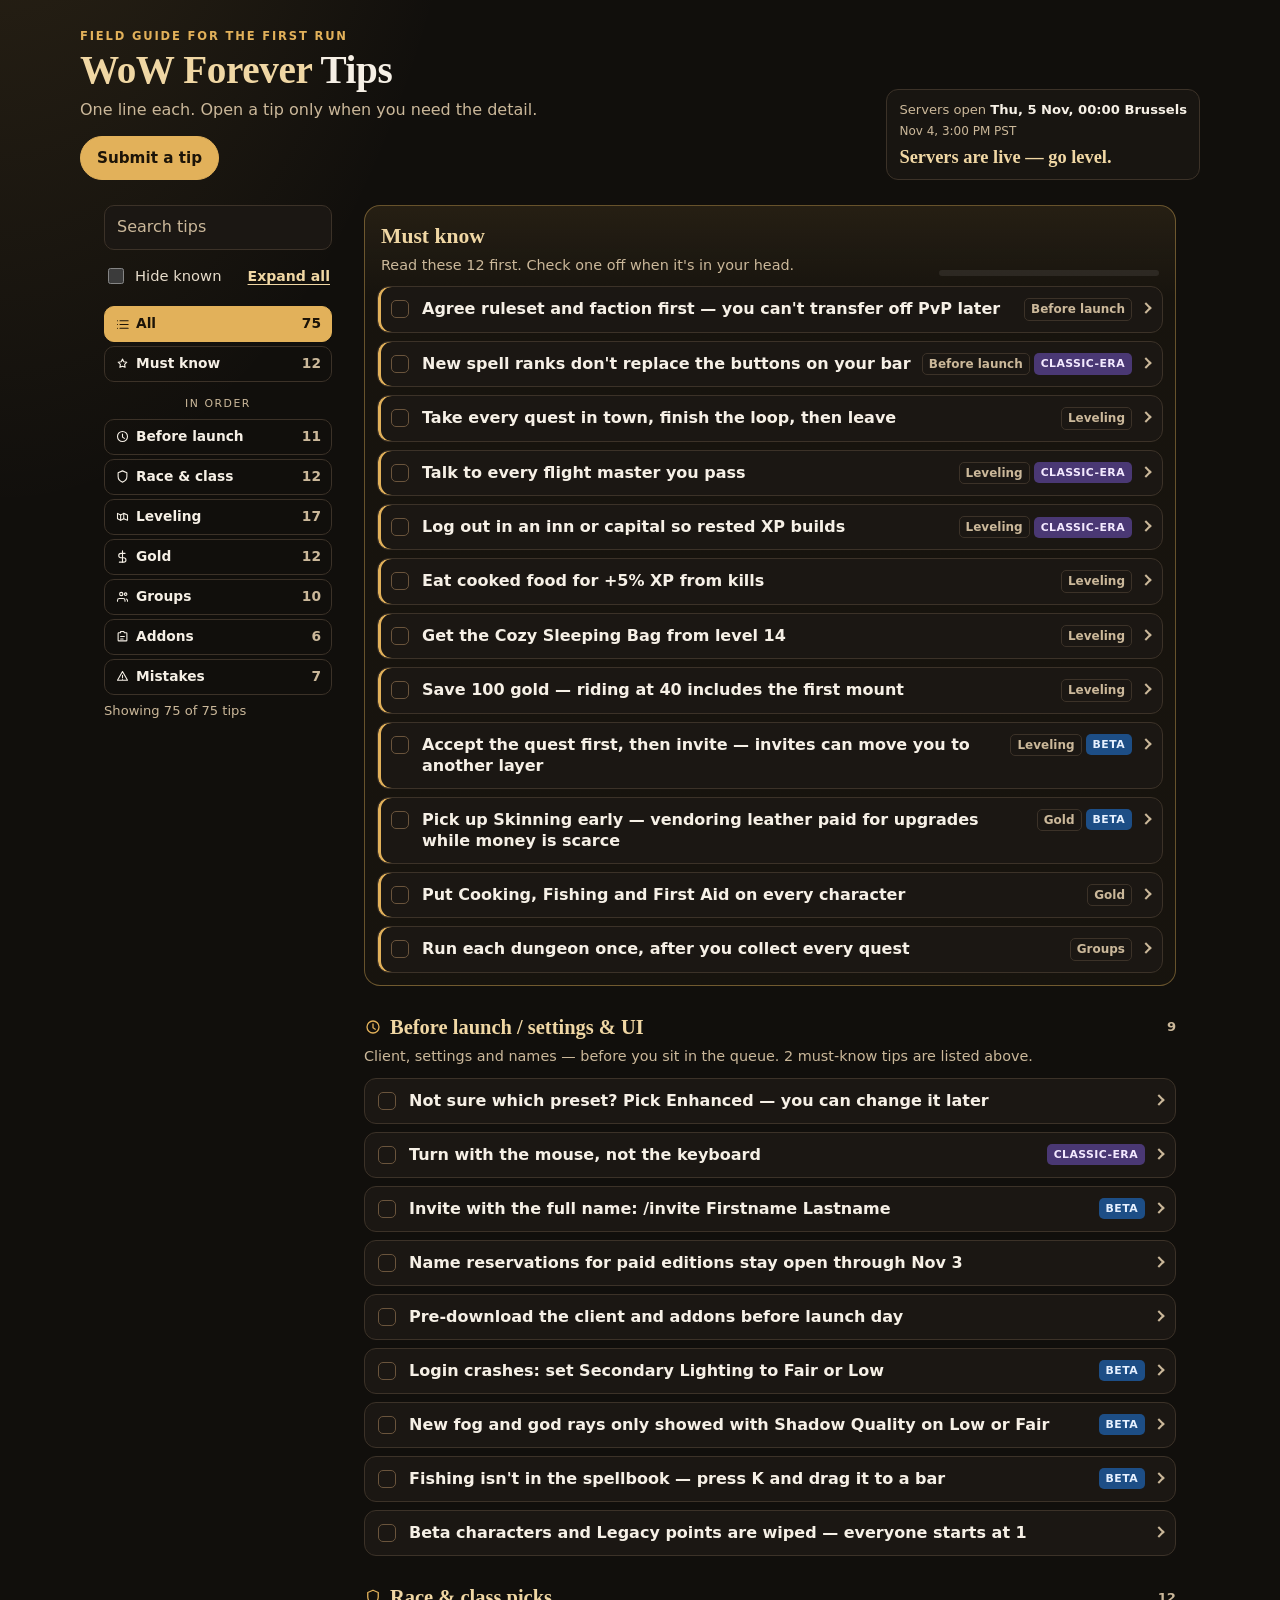
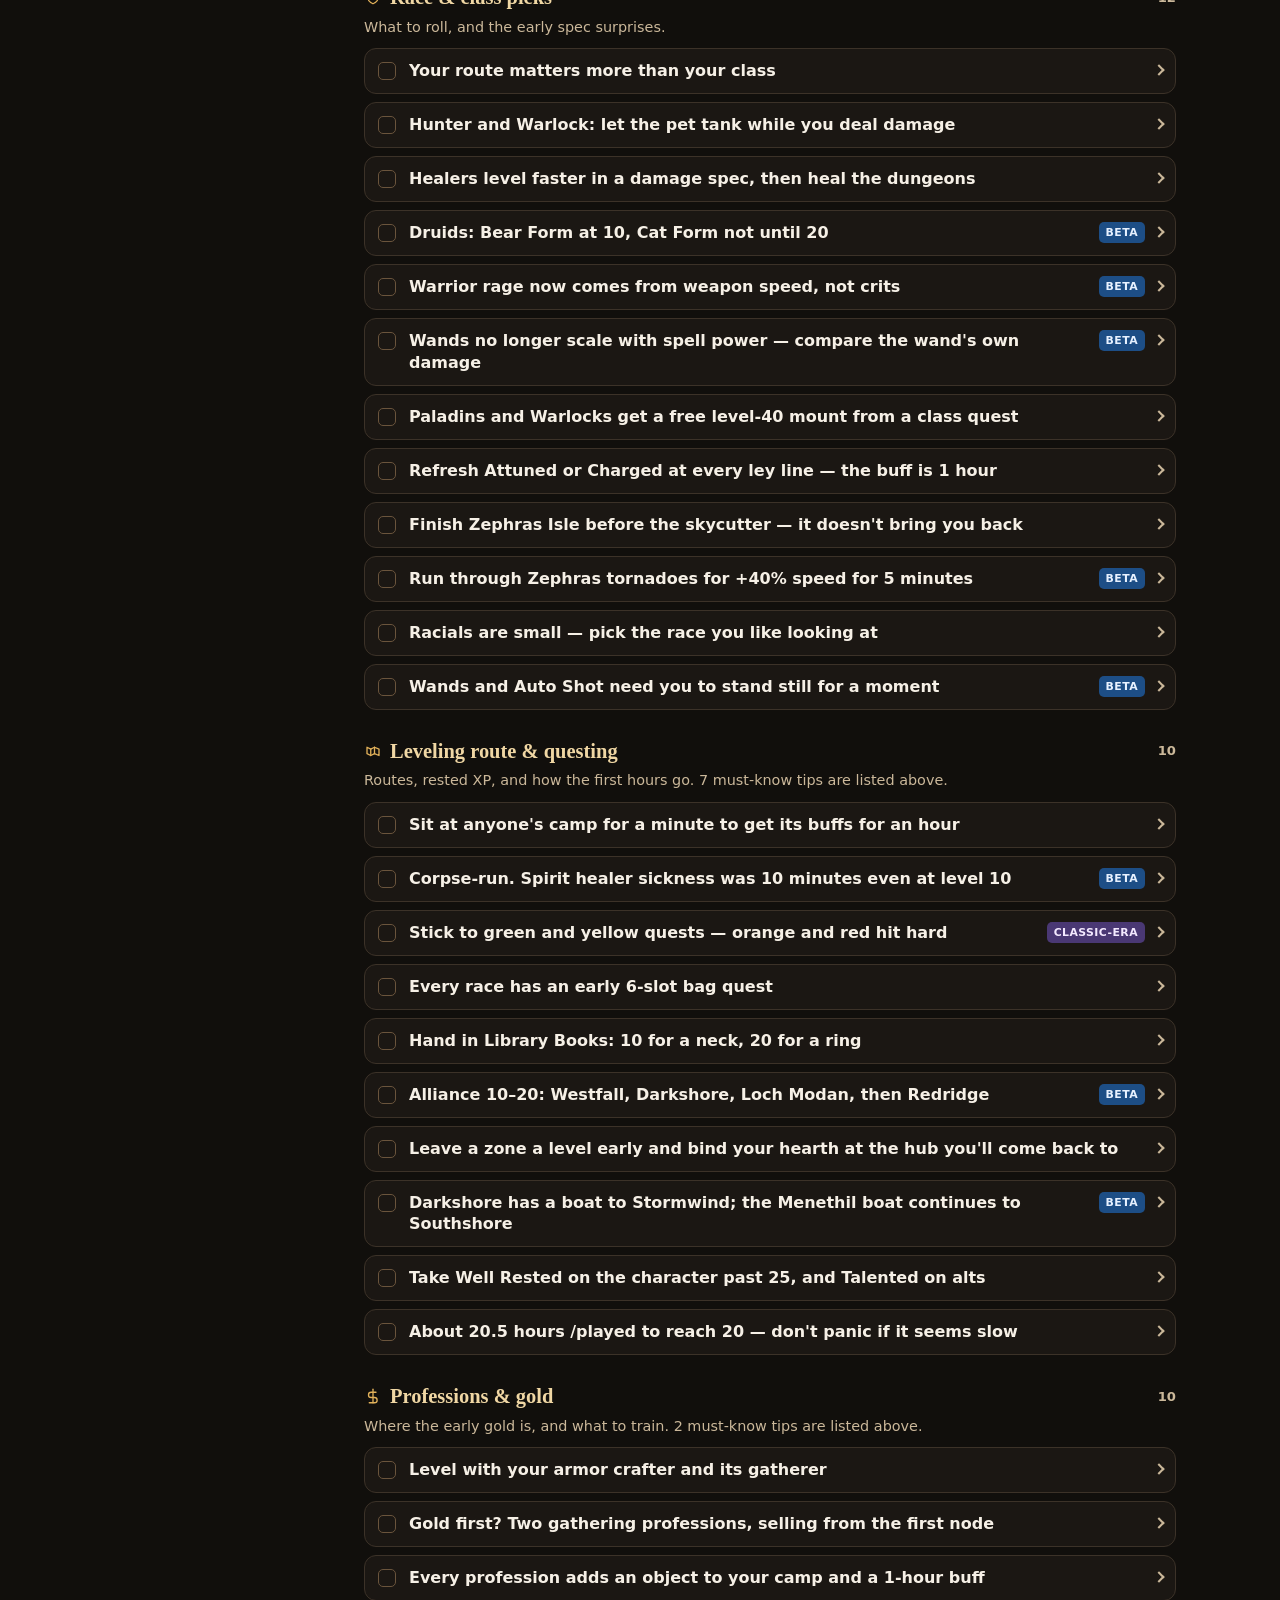
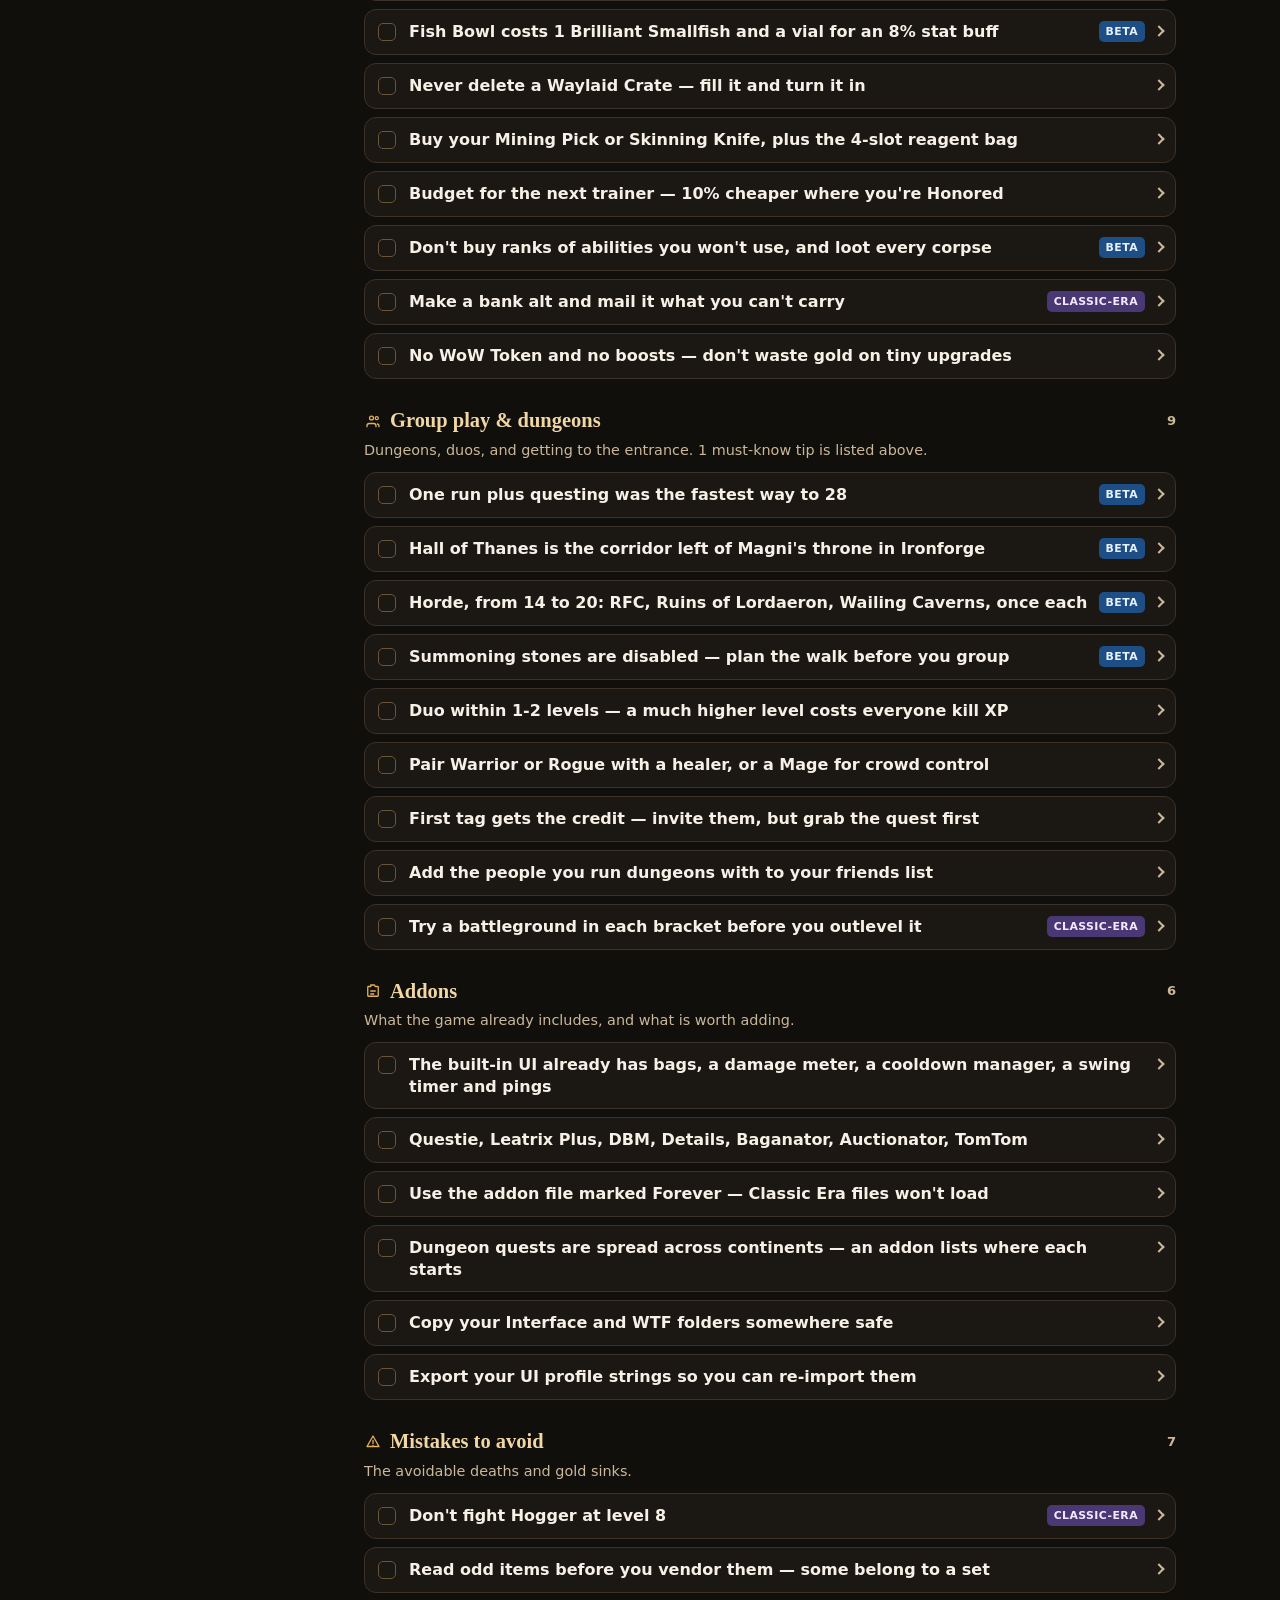
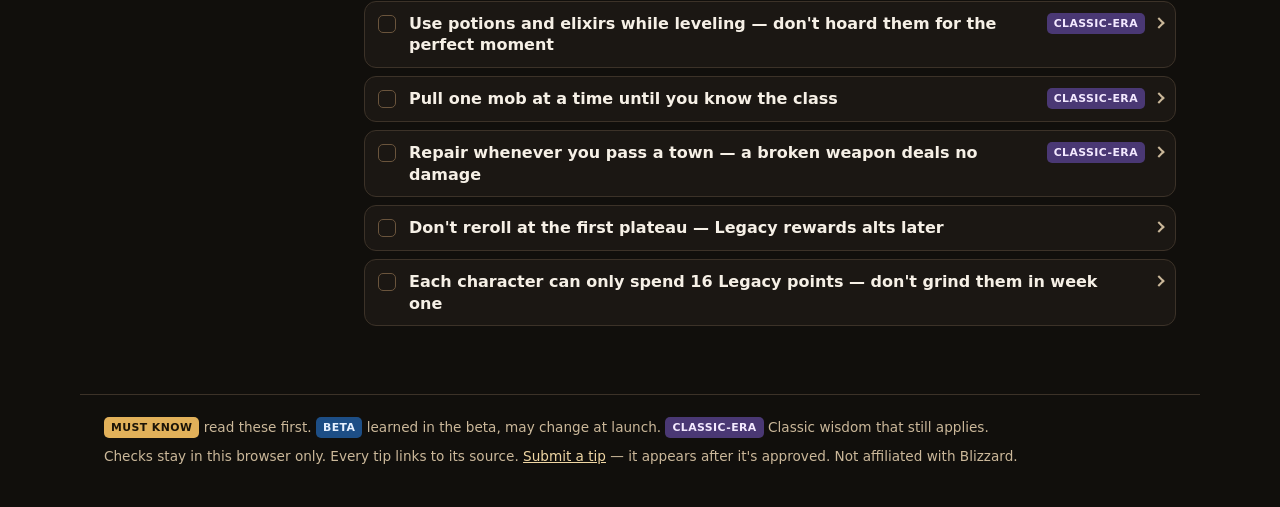
==== commit c7a49e23: "Add a no-account form for community tips. Approved rows from the published sheet join the list, and " ====
--- a/index.html
+++ b/index.html
@@ -18,6 +18,7 @@
       <p class="eyebrow">Field guide for the first run</p>
       <h1>WoW Forever <span>Tips</span></h1>
       <p class="sub">One line each. Open a tip only when you need the detail.</p>
+      <p class="hero-actions"><a class="btn" href="submit.html">Submit a tip</a></p>
     </div>
     <div class="countdown" id="countdown" aria-live="polite">
       <div class="cd-label">Servers open <strong id="launch-local"></strong></div>
@@ -58,10 +59,11 @@
 
 <footer>
   <p><span class="badge must">Must know</span> read these first. <span class="badge beta">Beta</span> learned in the beta, may change at launch. <span class="badge classic">Classic-era</span> Classic wisdom that still applies.</p>
-  <p>Checks stay in this browser only. Every tip links to its source. Add one in <code>README.md</code>. Not affiliated with Blizzard.</p>
+  <p>Checks stay in this browser only. Every tip links to its source. <a href="submit.html">Submit a tip</a> — it appears after it's approved. Not affiliated with Blizzard.</p>
 </footer>
 
 <script src="tips.js"></script>
+<script src="community.js"></script>
 <script src="app.js"></script>
 </body>
 </html>
--- a/style.css
+++ b/style.css
@@ -318,6 +318,8 @@
 .badge.must { background: var(--must); color: var(--must-ink); }
 .badge.beta { background: var(--beta); color: var(--beta-ink); }
 .badge.classic { background: var(--classic); color: var(--classic-ink); }
+.badge.community { background: #1d4a3c; color: #e7fff4; }
+.byline { color: var(--muted); font-size: .78rem; font-weight: 600; text-transform: none; letter-spacing: 0; }
 .badge.where {
   background: transparent;
   color: var(--muted);
@@ -406,6 +408,72 @@
   .cd-grid span { font-size: 1.15rem; }
 }
 
+.hero-actions { margin: 14px 0 0; }
+.btn {
+  display: inline-flex;
+  align-items: center;
+  justify-content: center;
+  gap: 8px;
+  min-height: 44px;
+  padding: 10px 16px;
+  border-radius: 999px;
+  border: 1px solid var(--gold);
+  background: var(--gold);
+  color: var(--must-ink);
+  font: 700 .95rem/1 var(--sans);
+  text-decoration: none;
+  cursor: pointer;
+}
+.btn:hover { filter: brightness(1.05); }
+.btn:focus-visible { outline: 2px solid var(--focus); outline-offset: 2px; }
+.btn:disabled { opacity: .55; cursor: progress; }
+.btn.ghost { background: transparent; color: var(--gold-2); border-color: var(--line-strong); }
+
+.sheet { max-width: 720px; margin: 0 auto; padding: 8px 16px 48px; }
+.sheet form, .thanks {
+  background: var(--elev);
+  border: 1px solid var(--line);
+  border-radius: 16px;
+  padding: 18px 16px 16px;
+}
+.field { margin: 0 0 16px; }
+.field label, .field legend { display: block; font-weight: 700; margin-bottom: 6px; }
+.optional { color: var(--muted); font-weight: 600; font-size: .8rem; }
+.field input[type="text"], .field input[type="url"], .field textarea {
+  width: 100%;
+  padding: 12px;
+  border-radius: 10px;
+  border: 1px solid var(--line);
+  background: var(--bg);
+  color: var(--ink);
+  font: 16px/1.45 var(--sans);
+}
+.field textarea { resize: vertical; min-height: 120px; }
+.field input:focus, .field textarea:focus { outline: 2px solid var(--focus); outline-offset: 1px; }
+.field input[aria-invalid="true"], .field textarea[aria-invalid="true"] { border-color: #e7a090; }
+.hint { margin: 6px 0 0; color: var(--muted); font-size: .85rem; }
+.field-error, .form-error { margin: 6px 0 0; color: #f0c2b4; font-size: .9rem; }
+.choices { display: flex; flex-wrap: wrap; gap: 8px; }
+.choice { position: relative; cursor: pointer; }
+.choice input { position: absolute; opacity: 0; width: 1px; height: 1px; }
+.choice span {
+  display: inline-flex;
+  align-items: center;
+  min-height: 40px;
+  padding: 8px 12px;
+  border-radius: 999px;
+  border: 1px solid var(--line);
+  background: var(--bg);
+  color: var(--ink);
+  font-weight: 600;
+}
+.choice input:checked + span { background: var(--gold); color: var(--must-ink); border-color: var(--gold); }
+.choice input:focus-visible + span { outline: 2px solid var(--focus); outline-offset: 2px; }
+.form-actions { margin-top: 8px; }
+.thanks h2 { margin: 0 0 8px; font-family: var(--serif); color: var(--gold-2); font-size: 1.6rem; }
+.thanks p { margin: 0 0 16px; color: var(--body); }
+fieldset.field { border: 0; padding: 0; margin: 0 0 16px; }
+
 @media (prefers-reduced-motion: reduce) {
   html { scroll-behavior: auto; }
   .chev { transition: none; }
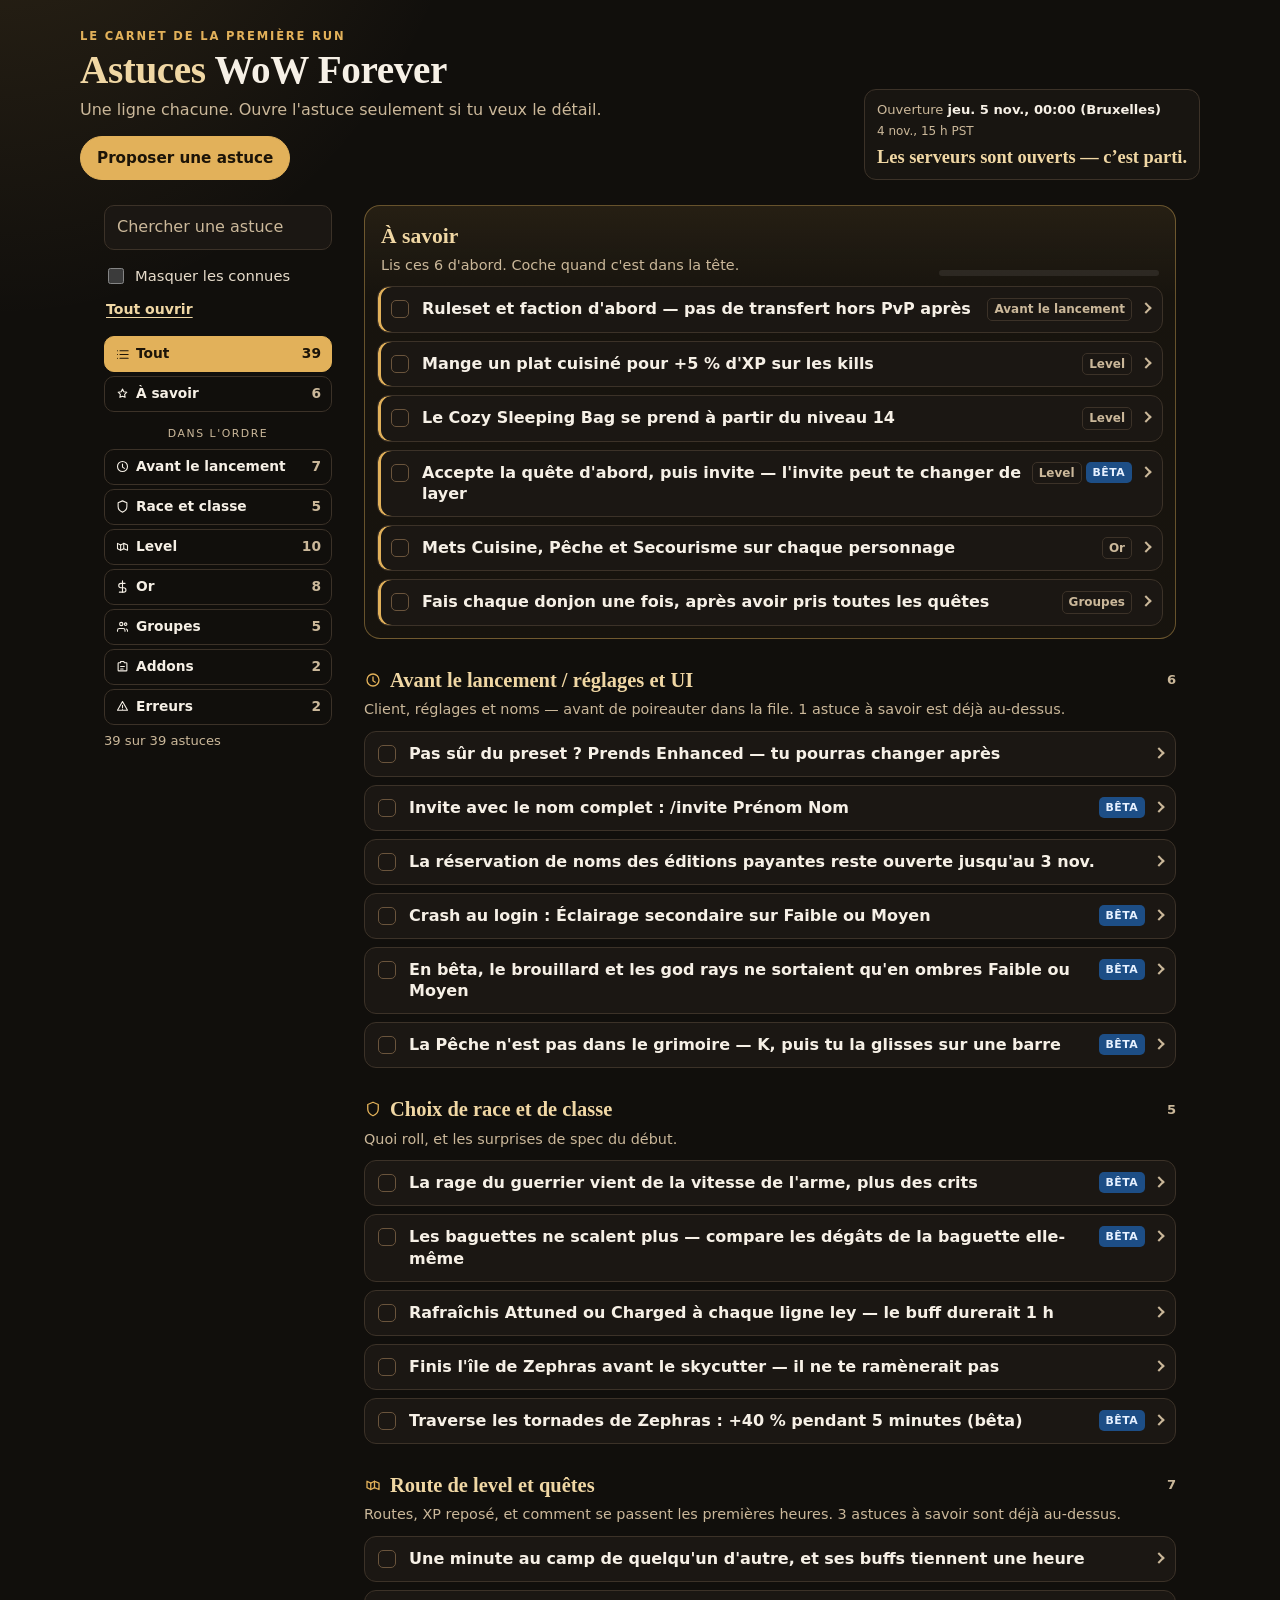
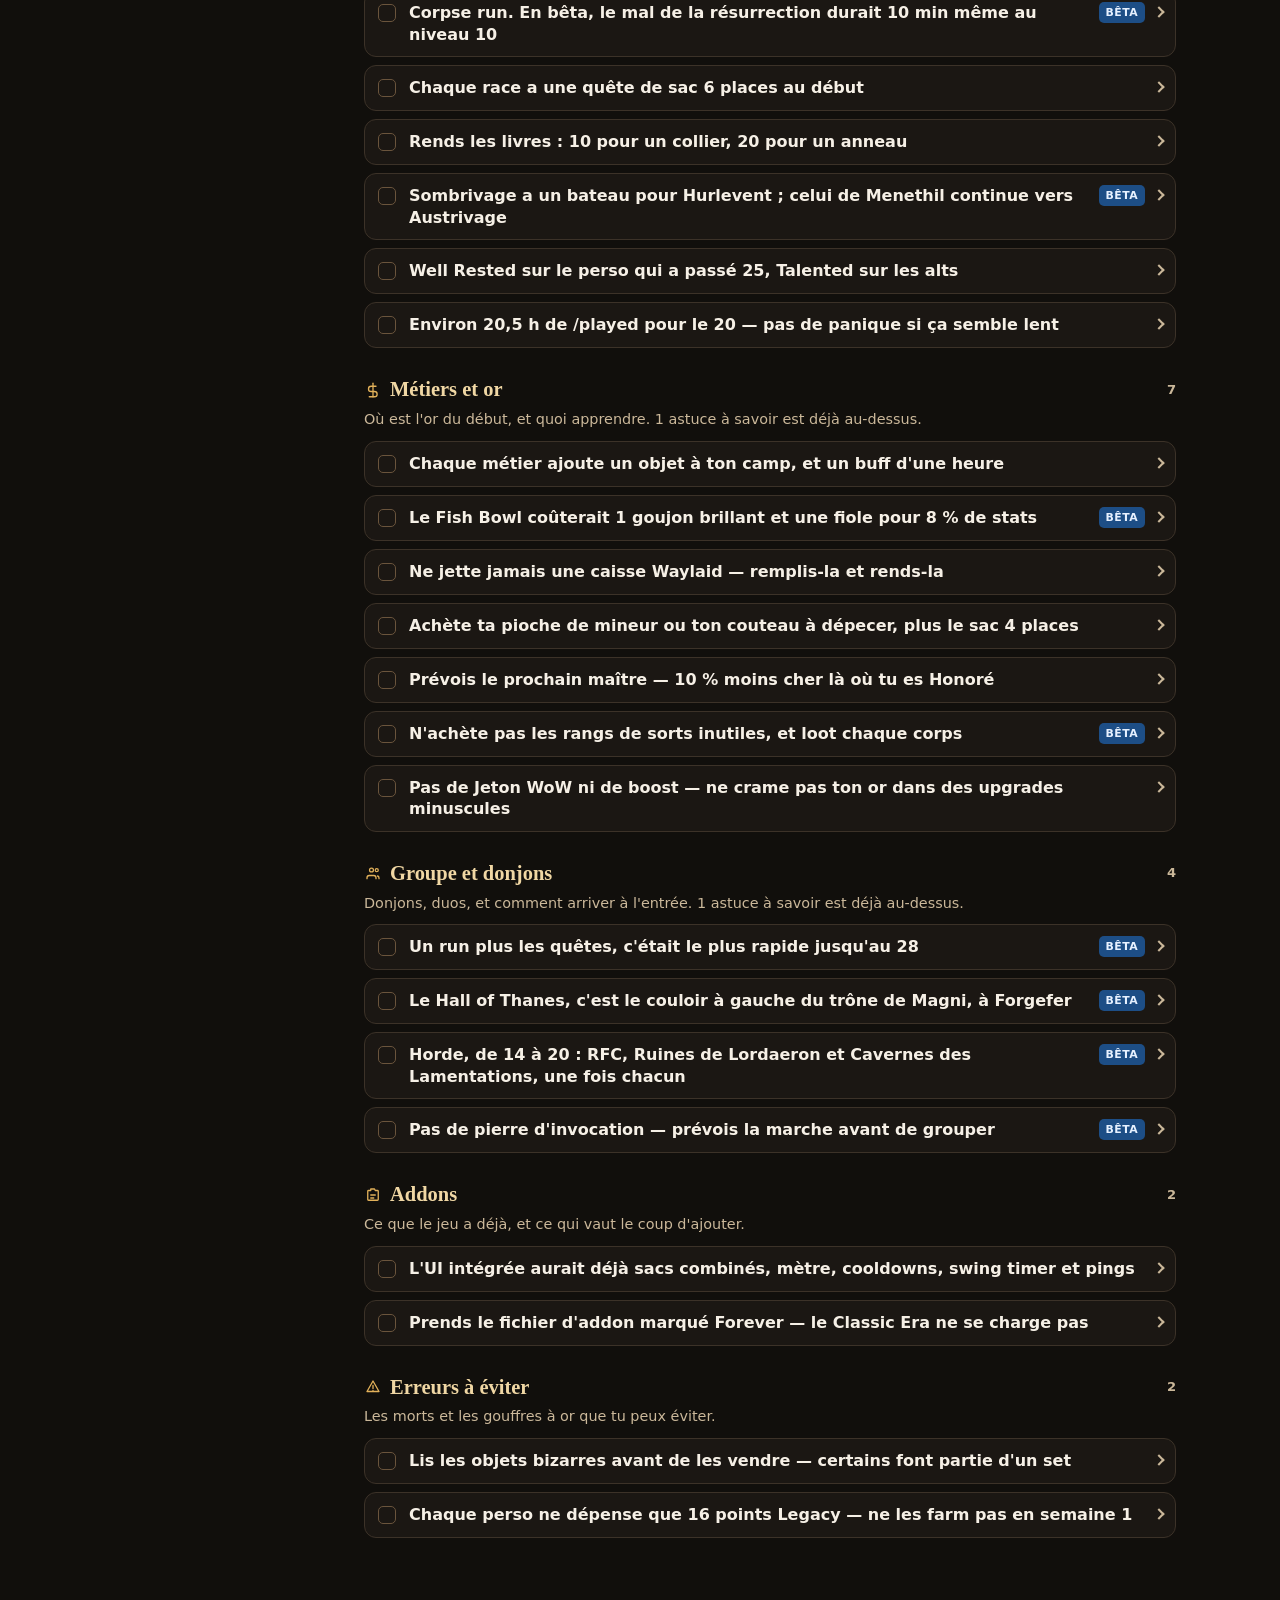
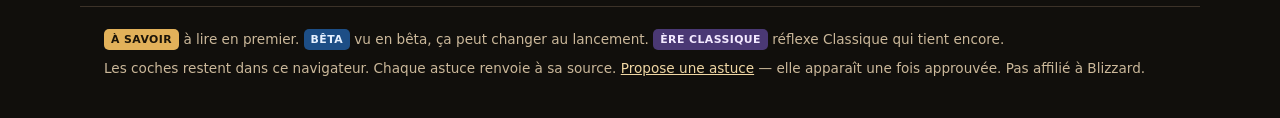
==== commit 9c7d47e3: "Translate the site and the curated tips into French. Keep the Google Form category values in English" ====
--- a/index.html
+++ b/index.html
@@ -1,31 +1,31 @@
 <!doctype html>
-<html lang="en">
+<html lang="fr">
 <head>
 <meta charset="utf-8">
 <meta name="viewport" content="width=device-width, initial-scale=1">
 <meta name="theme-color" content="#110f0c">
-<title>WoW Forever – Leveling Tips for the First Run</title>
-<meta name="description" content="Community-sourced WoW Forever leveling tips: settings, classes, routes, professions, dungeons, addons and mistakes to avoid.">
+<title>WoW Forever – Astuces de level pour la première run</title>
+<meta name="description" content="Astuces de level WoW Forever : réglages, classes, routes, métiers, donjons, addons et erreurs à éviter.">
 <link rel="icon" href="data:image/svg+xml,%3Csvg xmlns='http://www.w3.org/2000/svg' viewBox='0 0 16 16'%3E%3Crect width='16' height='16' rx='3' fill='%23110f0c'/%3E%3Cpath d='M8 2.2l1.5 3.2 3.5.5-2.5 2.4.6 3.5L8 10.4 4.9 12l.6-3.5L3 6l3.5-.5z' fill='%23e2b15a'/%3E%3C/svg%3E">
 <link rel="stylesheet" href="style.css">
 </head>
 <body>
-<a class="skip" href="#tips">Skip to tips</a>
+<a class="skip" href="#tips">Aller aux astuces</a>
 
 <header class="hero">
   <div class="hero-inner">
     <div class="brand">
-      <p class="eyebrow">Field guide for the first run</p>
-      <h1>WoW Forever <span>Tips</span></h1>
-      <p class="sub">One line each. Open a tip only when you need the detail.</p>
-      <p class="hero-actions"><a class="btn" href="submit.html">Submit a tip</a></p>
+      <p class="eyebrow">Le carnet de la première run</p>
+      <h1>Astuces <span>WoW Forever</span></h1>
+      <p class="sub">Une ligne chacune. Ouvre l'astuce seulement si tu veux le détail.</p>
+      <p class="hero-actions"><a class="btn" href="submit.html">Proposer une astuce</a></p>
     </div>
     <div class="countdown" id="countdown" aria-live="polite">
-      <div class="cd-label">Servers open <strong id="launch-local"></strong></div>
-      <div class="cd-note">Nov 4, 3:00 PM PST</div>
+      <div class="cd-label">Ouverture <strong id="launch-local"></strong></div>
+      <div class="cd-note">4 nov., 15 h PST</div>
       <div class="cd-grid">
-        <div><span id="cd-d">--</span><small>days</small></div>
-        <div><span id="cd-h">--</span><small>hours</small></div>
+        <div><span id="cd-d">--</span><small>jours</small></div>
+        <div><span id="cd-h">--</span><small>heures</small></div>
         <div><span id="cd-m">--</span><small>min</small></div>
         <div><span id="cd-s">--</span><small>sec</small></div>
       </div>
@@ -36,30 +36,30 @@
 <div class="layout">
   <aside class="side">
     <form class="search" id="search-form" role="search">
-      <label class="search-label" for="search">Search tips</label>
-      <input id="search" type="search" placeholder="Search tips" autocomplete="off" enterkeyhint="search" spellcheck="false">
+      <label class="search-label" for="search">Chercher une astuce</label>
+      <input id="search" type="search" placeholder="Chercher une astuce" autocomplete="off" enterkeyhint="search" spellcheck="false">
     </form>
     <div class="side-tools">
-      <label class="toggle"><input type="checkbox" id="hideKnown"> Hide known</label>
-      <button type="button" class="text-btn" id="expandAll" aria-pressed="false">Expand all</button>
+      <label class="toggle"><input type="checkbox" id="hideKnown"> Masquer les connues</label>
+      <button type="button" class="text-btn" id="expandAll" aria-pressed="false">Tout ouvrir</button>
     </div>
-    <nav class="nav" id="nav" aria-label="Categories"></nav>
-    <p class="count"><span id="count" aria-live="polite"></span> <button type="button" class="text-btn" id="reset" hidden>Reset filters</button></p>
+    <nav class="nav" id="nav" aria-label="Catégories"></nav>
+    <p class="count"><span id="count" aria-live="polite"></span> <button type="button" class="text-btn" id="reset" hidden>Réinitialiser</button></p>
   </aside>
 
   <main id="tips">
     <section id="must" class="spotlight" hidden></section>
     <div id="list"></div>
     <div id="empty" class="empty" role="status" hidden>
-      <p id="empty-text">No tips match.</p>
-      <button type="button" class="text-btn solid" id="clear">Clear search and filters</button>
+      <p id="empty-text">Aucune astuce.</p>
+      <button type="button" class="text-btn solid" id="clear">Effacer la recherche et les filtres</button>
     </div>
   </main>
 </div>
 
 <footer>
-  <p><span class="badge must">Must know</span> read these first. <span class="badge beta">Beta</span> learned in the beta, may change at launch. <span class="badge classic">Classic-era</span> Classic wisdom that still applies.</p>
-  <p>Checks stay in this browser only. Every tip links to its source. <a href="submit.html">Submit a tip</a> — it appears after it's approved. Not affiliated with Blizzard.</p>
+  <p><span class="badge must">À savoir</span> à lire en premier. <span class="badge beta">Bêta</span> vu en bêta, ça peut changer au lancement. <span class="badge classic">Ère Classique</span> réflexe Classique qui tient encore.</p>
+  <p>Les coches restent dans ce navigateur. Chaque astuce renvoie à sa source. <a href="submit.html">Propose une astuce</a> — elle apparaît une fois approuvée. Pas affilié à Blizzard.</p>
 </footer>
 
 <script src="tips.js"></script>
--- a/style.css
+++ b/style.css
@@ -122,7 +122,7 @@
 #search::placeholder { color: var(--muted); }
 #search:focus { outline: 2px solid var(--focus); outline-offset: 1px; }
 
-.side-tools { display: flex; gap: 8px 14px; align-items: center; justify-content: space-between; margin-top: 8px; }
+.side-tools { display: flex; gap: 8px 14px; align-items: center; justify-content: space-between; margin-top: 8px; flex-wrap: wrap; }
 .toggle { display: inline-flex; align-items: center; gap: 8px; color: var(--body); font-size: .92rem; cursor: pointer; min-height: 36px; }
 .toggle input { width: 16px; height: 16px; accent-color: var(--gold); }
 
@@ -372,8 +372,8 @@
     align-items: start;
     padding: 18px 24px 56px;
   }
+  .side-tools { flex-direction: column; align-items: flex-start; gap: 0; }
   .side {
-    position: sticky;
     top: 16px;
     max-height: calc(100vh - 32px);
     overflow: auto;
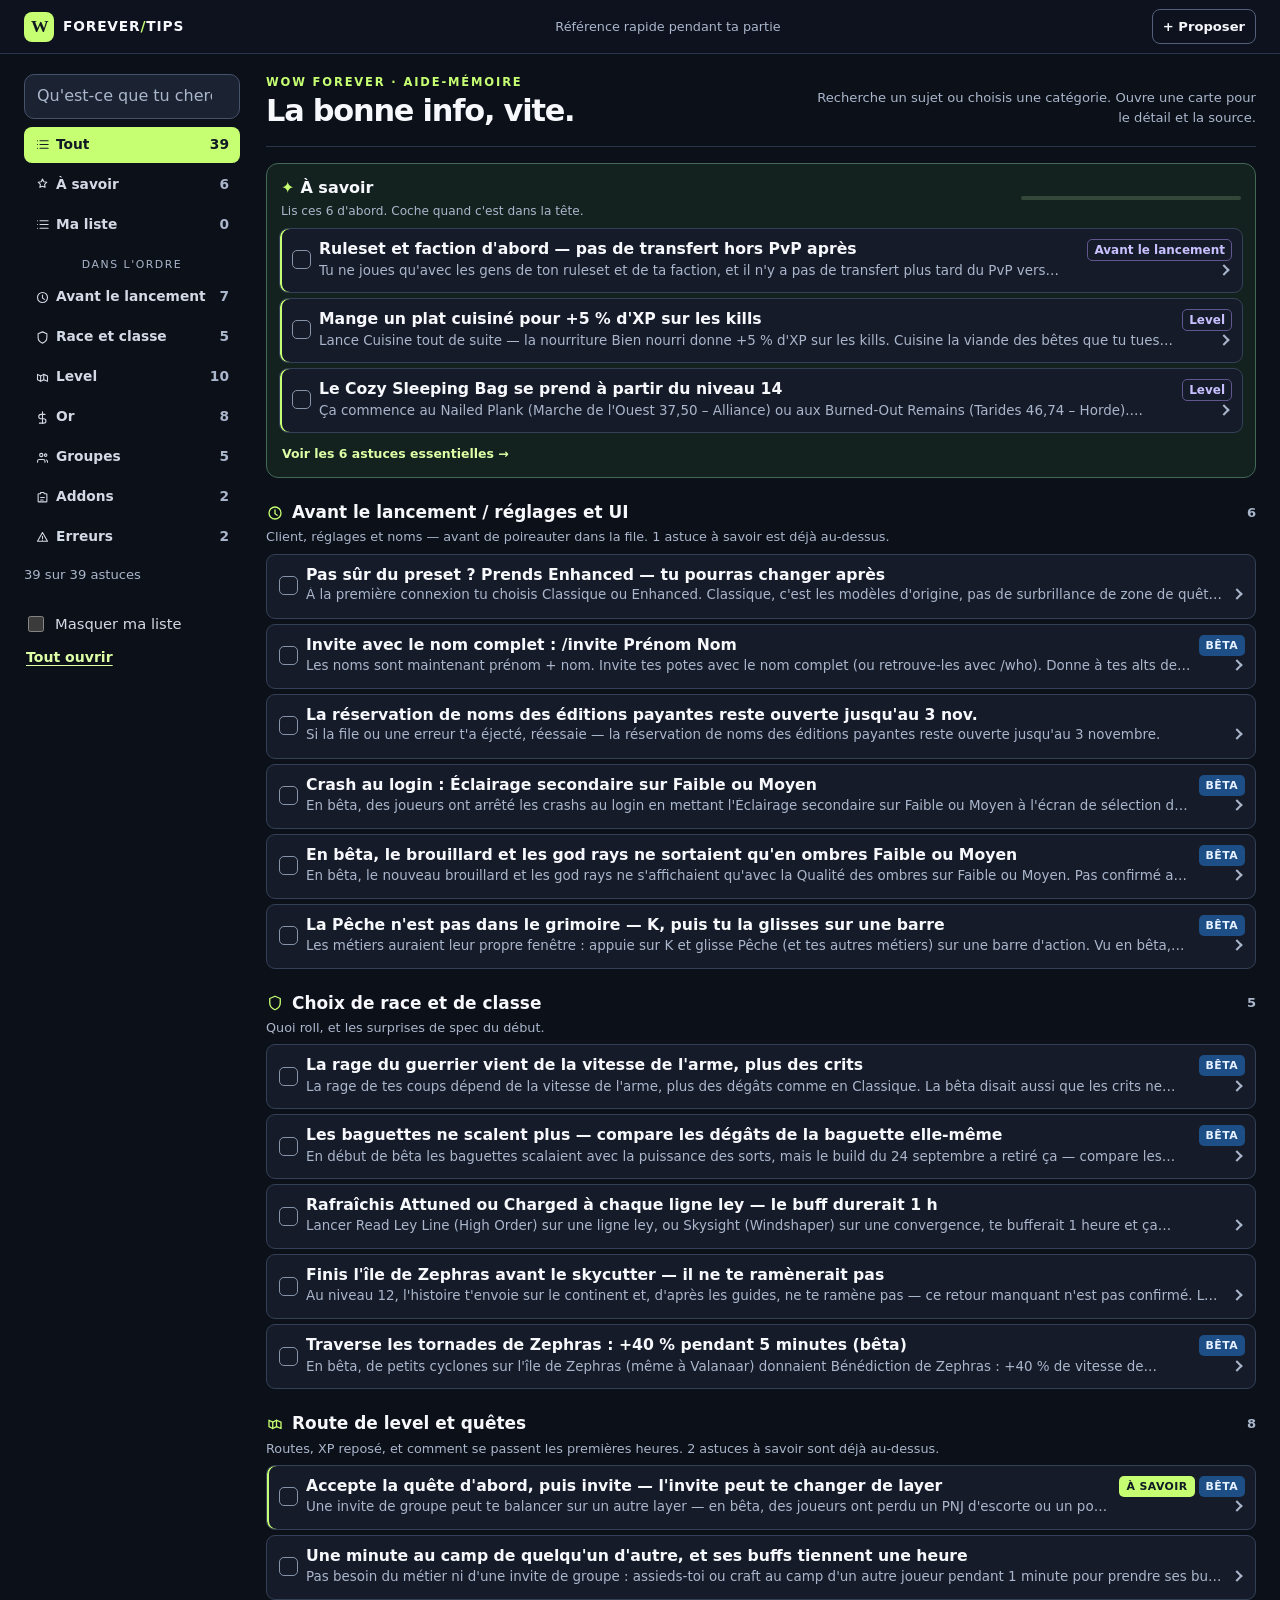
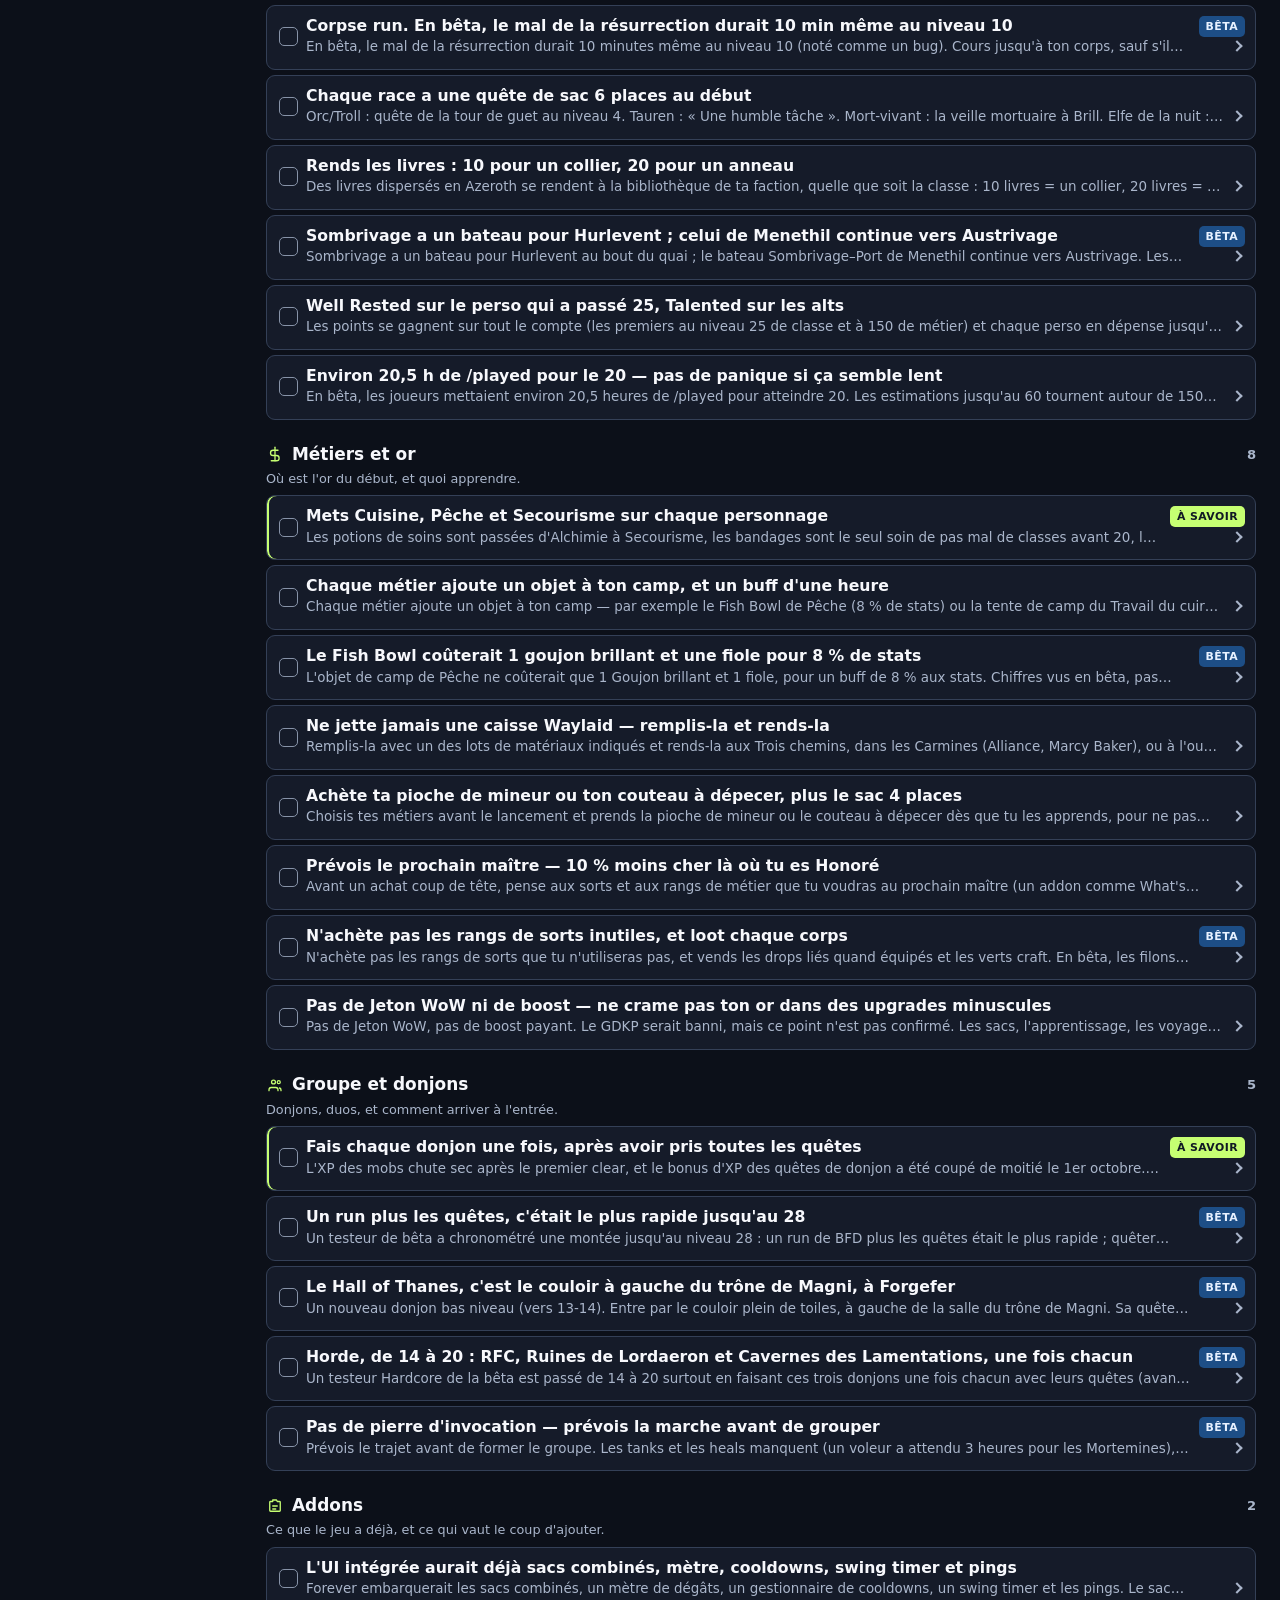
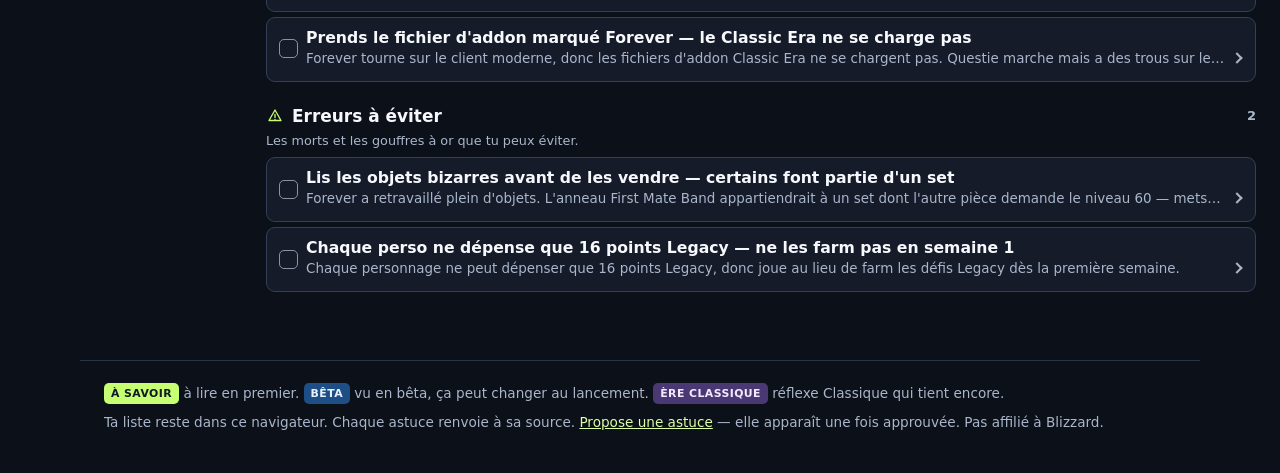
==== commit f5ea9488: "Make WoW tips a quick second-screen reference" ====
--- a/index.html
+++ b/index.html
@@ -9,45 +9,30 @@
 <link rel="icon" href="data:image/svg+xml,%3Csvg xmlns='http://www.w3.org/2000/svg' viewBox='0 0 16 16'%3E%3Crect width='16' height='16' rx='3' fill='%23110f0c'/%3E%3Cpath d='M8 2.2l1.5 3.2 3.5.5-2.5 2.4.6 3.5L8 10.4 4.9 12l.6-3.5L3 6l3.5-.5z' fill='%23e2b15a'/%3E%3C/svg%3E">
 <link rel="stylesheet" href="style.css">
 </head>
-<body>
+<body class="home">
 <a class="skip" href="#tips">Aller aux astuces</a>
 
-<header class="hero">
-  <div class="hero-inner">
-    <div class="brand">
-      <p class="eyebrow">Le carnet de la première run</p>
-      <h1>Astuces <span>WoW Forever</span></h1>
-      <p class="sub">Une ligne chacune. Ouvre l'astuce seulement si tu veux le détail.</p>
-      <p class="hero-actions"><a class="btn" href="submit.html">Proposer une astuce</a></p>
-    </div>
-    <div class="countdown" id="countdown" aria-live="polite">
-      <div class="cd-label">Ouverture <strong id="launch-local"></strong></div>
-      <div class="cd-note">4 nov., 15 h PST</div>
-      <div class="cd-grid">
-        <div><span id="cd-d">--</span><small>jours</small></div>
-        <div><span id="cd-h">--</span><small>heures</small></div>
-        <div><span id="cd-m">--</span><small>min</small></div>
-        <div><span id="cd-s">--</span><small>sec</small></div>
-      </div>
-    </div>
-  </div>
-</header>
+<div class="app-bar"><a class="app-logo" href="index.html" aria-label="WoW Forever Tips, accueil"><span class="logo-mark">W</span><span>FOREVER<span class="logo-accent">/</span>TIPS</span></a><span class="app-bar-label">Référence rapide pendant ta partie</span><a class="app-bar-action" href="submit.html">+ Proposer</a></div>
 
 <div class="layout">
   <aside class="side">
     <form class="search" id="search-form" role="search">
       <label class="search-label" for="search">Chercher une astuce</label>
-      <input id="search" type="search" placeholder="Chercher une astuce" autocomplete="off" enterkeyhint="search" spellcheck="false">
+      <input id="search" type="search" placeholder="Qu'est-ce que tu cherches ?  /" autocomplete="off" enterkeyhint="search" spellcheck="false">
+      <button type="button" class="filter-toggle" id="filterToggle" aria-expanded="false" aria-controls="filterPanel">Filtres <span aria-hidden="true">☰</span></button>
     </form>
+    <nav class="nav" id="nav" aria-label="Catégories"></nav>
+    <p class="count"><span id="count" aria-live="polite"></span> <button type="button" class="text-btn" id="reset" hidden>Réinitialiser</button></p>
+    <div id="filterPanel" class="filter-panel">
     <div class="side-tools">
-      <label class="toggle"><input type="checkbox" id="hideKnown"> Masquer les connues</label>
+      <label class="toggle"><input type="checkbox" id="hideKnown"> Masquer ma liste</label>
       <button type="button" class="text-btn" id="expandAll" aria-pressed="false">Tout ouvrir</button>
     </div>
-    <nav class="nav" id="nav" aria-label="Catégories"></nav>
-    <p class="count"><span id="count" aria-live="polite"></span> <button type="button" class="text-btn" id="reset" hidden>Réinitialiser</button></p>
+    </div>
   </aside>
 
   <main id="tips">
+    <div class="quick-intro"><div><p class="eyebrow">WoW Forever · aide-mémoire</p><h1>La bonne info, vite.</h1></div><p>Recherche un sujet ou choisis une catégorie. Ouvre une carte pour le détail et la source.</p></div>
     <section id="must" class="spotlight" hidden></section>
     <div id="list"></div>
     <div id="empty" class="empty" role="status" hidden>
@@ -59,7 +44,7 @@
 
 <footer>
   <p><span class="badge must">À savoir</span> à lire en premier. <span class="badge beta">Bêta</span> vu en bêta, ça peut changer au lancement. <span class="badge classic">Ère Classique</span> réflexe Classique qui tient encore.</p>
-  <p>Les coches restent dans ce navigateur. Chaque astuce renvoie à sa source. <a href="submit.html">Propose une astuce</a> — elle apparaît une fois approuvée. Pas affilié à Blizzard.</p>
+  <p>Ta liste reste dans ce navigateur. Chaque astuce renvoie à sa source. <a href="submit.html">Propose une astuce</a> — elle apparaît une fois approuvée. Pas affilié à Blizzard.</p>
 </footer>
 
 <script src="tips.js"></script>
--- a/style.css
+++ b/style.css
@@ -62,7 +62,7 @@
 }
 .skip:focus { top: 12px; }
 
-.hero { padding: 22px 16px 12px; border-bottom: 1px solid transparent; }
+.hero { padding: 30px 16px 22px; border-bottom: 1px solid var(--line); }
 .hero-inner { max-width: 1120px; margin: 0 auto; display: flex; flex-wrap: wrap; gap: 14px 28px; align-items: flex-end; justify-content: space-between; }
 .eyebrow {
   margin: 0 0 4px;
@@ -82,7 +82,8 @@
   color: var(--gold-2);
 }
 h1 span { color: var(--ink); }
-.sub { margin: 8px 0 0; color: var(--muted); max-width: 42rem; }
+.sub { margin: 10px 0 0; color: var(--body); max-width: 35rem; }
+.hero-link { color: var(--gold-2); font-weight: 700; text-underline-offset: 4px; }
 
 .countdown {
   padding: 10px 12px;
@@ -109,7 +110,7 @@
   border-bottom: 1px solid var(--line);
   padding: 10px 16px 8px;
 }
-.search { margin: 0; }
+.search { margin: 0; display: flex; gap: 8px; }
 #search {
   width: 100%;
   padding: 11px 12px;
@@ -121,6 +122,7 @@
 }
 #search::placeholder { color: var(--muted); }
 #search:focus { outline: 2px solid var(--focus); outline-offset: 1px; }
+.filter-toggle { display: none; }
 
 .side-tools { display: flex; gap: 8px 14px; align-items: center; justify-content: space-between; margin-top: 8px; flex-wrap: wrap; }
 .toggle { display: inline-flex; align-items: center; gap: 8px; color: var(--body); font-size: .92rem; cursor: pointer; min-height: 36px; }
@@ -190,6 +192,8 @@
   padding: 14px 12px 12px;
   margin-bottom: 6px;
 }
+.spot-more { width: 100%; margin-top: 10px; padding: 10px 8px 2px; color: var(--gold-2); background: transparent; border: 0; font: 700 .9rem var(--sans); cursor: pointer; text-align: left; }
+.spot-more:focus-visible { outline: 2px solid var(--focus); outline-offset: 2px; }
 .spot-head { display: flex; flex-wrap: wrap; gap: 6px 16px; align-items: flex-end; justify-content: space-between; margin: 0 4px 10px; }
 .spot-head h2 { margin: 0; font-family: var(--serif); font-size: 1.35rem; font-weight: 600; color: var(--gold-2); }
 .spot-head p { margin: 2px 0 0; color: var(--muted); font-size: .9rem; }
@@ -287,8 +291,10 @@
 details[open] .chev { transform: rotate(45deg); margin-top: 4px; }
 .tip summary:focus-visible .sum { outline: 2px solid var(--focus); outline-offset: 2px; border-radius: 8px; }
 
-.detail { padding: 0 14px 14px 0; max-width: 68ch; }
+.detail { padding: 4px 18px 18px 0; max-width: 68ch; border-top: 1px solid var(--line); }
 .detail .text { margin: 2px 0 12px; color: var(--body); }
+.detail-label { margin: 14px 0 6px; color: var(--muted); font: 800 .68rem var(--sans); letter-spacing: .1em; text-transform: uppercase; }
+.tip-image { display: block; max-width: 100%; max-height: 420px; margin: 0 0 12px; border-radius: 8px; }
 .sources { list-style: none; margin: 0; padding: 0; display: flex; flex-direction: column; gap: 6px; }
 .src {
   display: inline-flex;
@@ -373,6 +379,7 @@
     padding: 18px 24px 56px;
   }
   .side-tools { flex-direction: column; align-items: flex-start; gap: 0; }
+  .filter-panel { display: block; }
   .side {
     top: 16px;
     max-height: calc(100vh - 32px);
@@ -397,18 +404,34 @@
 }
 
 @media (max-width: 959px) {
-  .nav { mask-image: linear-gradient(to right, #000 calc(100% - 28px), transparent); }
+  .side { padding: 10px 16px; }
+  .search { align-items: stretch; }
+  .filter-toggle { display: inline-flex; align-items: center; justify-content: center; gap: 7px; flex: 0 0 auto; min-width: 88px; padding: 0 10px; border: 1px solid var(--line-strong); border-radius: 10px; background: var(--elev); color: var(--gold-2); font: 700 .85rem var(--sans); cursor: pointer; }
+  .filter-toggle[aria-expanded="true"] { background: var(--gold); color: var(--must-ink); }
+  .filter-toggle.has-active::after { content: ""; width: 6px; height: 6px; border-radius: 50%; background: var(--gold); }
+  .filter-toggle.has-active[aria-expanded="true"]::after { background: var(--must-ink); }
+  .filter-toggle:focus-visible { outline: 2px solid var(--focus); outline-offset: 2px; }
+  .filter-panel { display: none; max-height: calc(100vh - 100px); overflow: auto; padding: 10px 0 2px; }
+  .filter-panel.is-open { display: block; }
+  .nav { flex-wrap: wrap; overflow: visible; mask-image: none; }
+  .nav-label { display: block; flex-basis: 100%; padding: 8px 4px 0; }
+  .count { margin-top: 12px; }
 }
 
 @media (max-width: 700px) {
-  .hero { padding: 16px 16px 8px; }
+  .hero { padding: 20px 16px 16px; }
   h1 { font-size: 1.7rem; }
   .sub { margin-top: 6px; font-size: .92rem; }
-  .countdown { width: 100%; }
-  .cd-grid span { font-size: 1.15rem; }
-}
-
-.hero-actions { margin: 14px 0 0; }
+  .hero-actions { display: flex; align-items: center; gap: 16px; flex-wrap: wrap; }
+  .countdown { width: 100%; display: flex; align-items: center; justify-content: space-between; gap: 12px; }
+  .cd-note { display: none; }
+  .cd-grid { gap: 5px; }
+  .cd-grid div { min-width: 32px; }
+  .cd-grid span { font-size: 1rem; }
+  .cd-grid small { font-size: .5rem; }
+}
+
+.hero-actions { display: flex; align-items: center; gap: 18px; flex-wrap: wrap; margin: 14px 0 0; }
 .btn {
   display: inline-flex;
   align-items: center;
@@ -449,6 +472,7 @@
   font: 16px/1.45 var(--sans);
 }
 .field textarea { resize: vertical; min-height: 120px; }
+.field input[type="file"] { max-width: 100%; color: var(--body); }
 .field input:focus, .field textarea:focus { outline: 2px solid var(--focus); outline-offset: 1px; }
 .field input[aria-invalid="true"], .field textarea[aria-invalid="true"] { border-color: #e7a090; }
 .hint { margin: 6px 0 0; color: var(--muted); font-size: .85rem; }
@@ -478,3 +502,98 @@
   html { scroll-behavior: auto; }
   .chev { transition: none; }
 }
+
+/* Quick reference for a second screen */
+.home {
+  --bg: #0c1019; --elev: #151b29; --elev-2: #1d2638;
+  --line: #2b3549; --line-strong: #536079;
+  --gold: #c6ff72; --gold-2: #ddffa5;
+  --ink: #f7f8fc; --body: #d3d9e5; --muted: #aab6cb;
+  --must: #c6ff72; --must-ink: #101924; --focus: #c6ff72;
+  background: var(--bg);
+}
+.home .app-bar { height: 54px; padding: 0 max(24px, calc((100vw - 1450px)/2)); display: flex; align-items: center; justify-content: space-between; gap: 16px; border-bottom: 1px solid var(--line); background: #0d121e; }
+.home .app-logo { display: inline-flex; gap: 9px; align-items: center; color: var(--ink); font-size: .86rem; font-weight: 900; letter-spacing: .06em; text-decoration: none; white-space: nowrap; }
+.home .logo-mark { display: grid; place-items: center; width: 30px; height: 30px; border-radius: 8px; color: #101924; background: var(--gold); font: 900 1.1rem var(--serif); letter-spacing: -.1em; }
+.home .logo-accent { color: var(--gold); }
+.home .app-bar-label { color: var(--muted); font-size: .8rem; }
+.home .app-bar-action { padding: 7px 10px; border: 1px solid var(--line-strong); border-radius: 8px; color: var(--ink); font-size: .82rem; font-weight: 700; text-decoration: none; white-space: nowrap; }
+.home .app-bar-action:hover { border-color: var(--gold); }
+.home .layout { max-width: 1500px; }
+.home .quick-intro { display: flex; align-items: end; justify-content: space-between; gap: 20px; padding: 0 0 18px; border-bottom: 1px solid var(--line); margin-bottom: 16px; }
+.home .quick-intro .eyebrow { margin-bottom: 3px; color: var(--gold); }
+.home .quick-intro h1 { margin: 0; color: var(--ink); font: 850 clamp(1.35rem, 2.5vw, 1.9rem)/1.1 var(--sans); letter-spacing: -.04em; }
+.home .quick-intro > p { margin: 0; max-width: 28rem; color: var(--muted); font-size: .82rem; text-align: right; }
+.home .side { background: var(--bg); }
+.home #search { background: #1b2332; border-color: #46516a; }
+.home .count { margin: 8px 0; color: var(--muted); }
+.home .nav button { border-color: transparent; background: transparent; color: var(--body); }
+.home .nav button[aria-pressed="true"] { background: var(--gold); color: var(--must-ink); }
+.home .nav button[aria-pressed="true"] .n { color: var(--must-ink); }
+.home .nav button:hover { border-color: var(--line-strong); }
+.home .spotlight { padding: 12px; margin-bottom: 12px; background: #14221f; border-color: #426856; border-radius: 12px; }
+.home .spot-head { margin: 0 2px 8px; align-items: center; }
+.home .spot-head h2, .home .group h2 { font-family: var(--sans); font-weight: 800; color: var(--ink); }
+.home .spot-head h2 { font-size: 1rem; }
+.home .spot-head h2::before { content: "✦"; margin-right: 6px; color: var(--gold); }
+.home .spot-head p { font-size: .76rem; }
+.home .meter { height: 4px; background: #34483a; }
+.home .spot-more { margin-top: 7px; padding: 6px 3px 0; font-size: .78rem; }
+.home .rows { gap: 5px; }
+.home .tip { display: grid; grid-template-columns: 35px minmax(0, 1fr); padding: 7px 10px 8px 4px; background: var(--elev); border-color: #344057; border-radius: 9px; }
+.home .tip.is-must { box-shadow: inset 2px 0 0 var(--gold); }
+.home .tip:hover, .home .tip:has(details[open]) { border-color: #71809e; background: #1a2232; }
+.home .tip.is-known .take { color: var(--ink); }
+.home .tip-meta { display: none; }
+.home .mark { min-height: 48px; align-self: start; }
+.home .mark input { inset: 0; width: 100%; height: 100%; z-index: 1; cursor: pointer; }
+.home .tick { pointer-events: none; width: 19px; height: 19px; border-color: #8793a8; }
+.home .sum { display: grid; grid-template-columns: minmax(0, 1fr) auto; gap: 1px 8px; align-items: start; min-height: 48px; padding: 3px 0; }
+.home .take { grid-column: 1; grid-row: 1; min-width: 0; color: var(--ink); font-size: .98rem; line-height: 1.25; font-weight: 800; }
+.home .quick-answer { grid-column: 1; grid-row: 2; min-width: 0; display: -webkit-box; -webkit-box-orient: vertical; -webkit-line-clamp: 1; overflow: hidden; color: var(--muted); font-size: .84rem; line-height: 1.25; }
+.home details[open] .quick-answer { display: none; }
+.home .badges { grid-column: 2; grid-row: 1; justify-self: end; }
+.home .chev { grid-column: 2; grid-row: 2; justify-self: end; margin: 3px 4px 0 0; }
+.home .badge.where { color: #c9c1ff; border-color: #61568f; }
+.home .detail { border-top: 1px solid var(--line); margin-top: 6px; padding: 8px 8px 8px 0; }
+.home .detail .text { margin: 0 0 9px; color: var(--body); line-height: 1.5; }
+.home .detail-label { color: var(--gold); }
+.home .src { color: #c9c1ff; }
+.home .group { margin-top: 22px; }
+.home .group h2 { margin-bottom: 2px; font-size: 1.06rem; }
+.home .group .hint { margin-bottom: 7px; font-size: .8rem; }
+@media (min-width: 960px) {
+  .home .layout { grid-template-columns: 220px minmax(0, 1fr); gap: 22px; padding-top: 20px; }
+  .home .side { background: transparent; }
+  .home .nav { padding-top: 8px; }
+  .home .nav button { border-radius: 8px; }
+  .home .filter-panel { padding-top: 5px; }
+}
+@media (max-width: 959px) {
+  .home .side { padding: 7px 12px 5px; background: rgba(12, 16, 25, .97); border-color: var(--line); }
+  .home .nav { display: flex; flex-wrap: nowrap; overflow-x: auto; gap: 5px; padding: 6px 0 0; scrollbar-width: none; }
+  .home .nav button { border: 1px solid var(--line); border-radius: 999px; padding: 6px 10px; background: #1b2332; white-space: nowrap; min-height: 32px; font-size: .78rem; }
+  .home .nav-label { display: none; }
+  .home .filter-panel { padding-top: 2px; }
+  .home .filter-toggle { background: #1b2332; }
+  .home .count { margin: 4px 0 0; }
+}
+@media (max-width: 700px) {
+  .home .app-bar { height: 48px; padding: 0 12px; }
+  .home .app-bar-label { display: none; }
+  .home .app-bar-action { font-size: .73rem; padding: 6px 8px; }
+  .home main { padding: 10px 12px 0; }
+  .home .quick-intro { padding-bottom: 9px; margin-bottom: 10px; }
+  .home .quick-intro .eyebrow { font-size: .58rem; }
+  .home .quick-intro h1 { font-size: 1.22rem; }
+  .home .quick-intro > p { display: none; }
+  .home .spotlight { padding: 9px; }
+  .home .spot-head h2 { font-size: .93rem; }
+  .home .spot-head p { font-size: .7rem; }
+  .home .spot-head .meter { display: none; }
+  .home .tip { padding-right: 7px; }
+  .home .take { font-size: .93rem; }
+  .home .quick-answer { -webkit-line-clamp: 2; }
+  .home .badges .badge { font-size: .56rem; }
+  .home .group { margin-top: 18px; }
+}
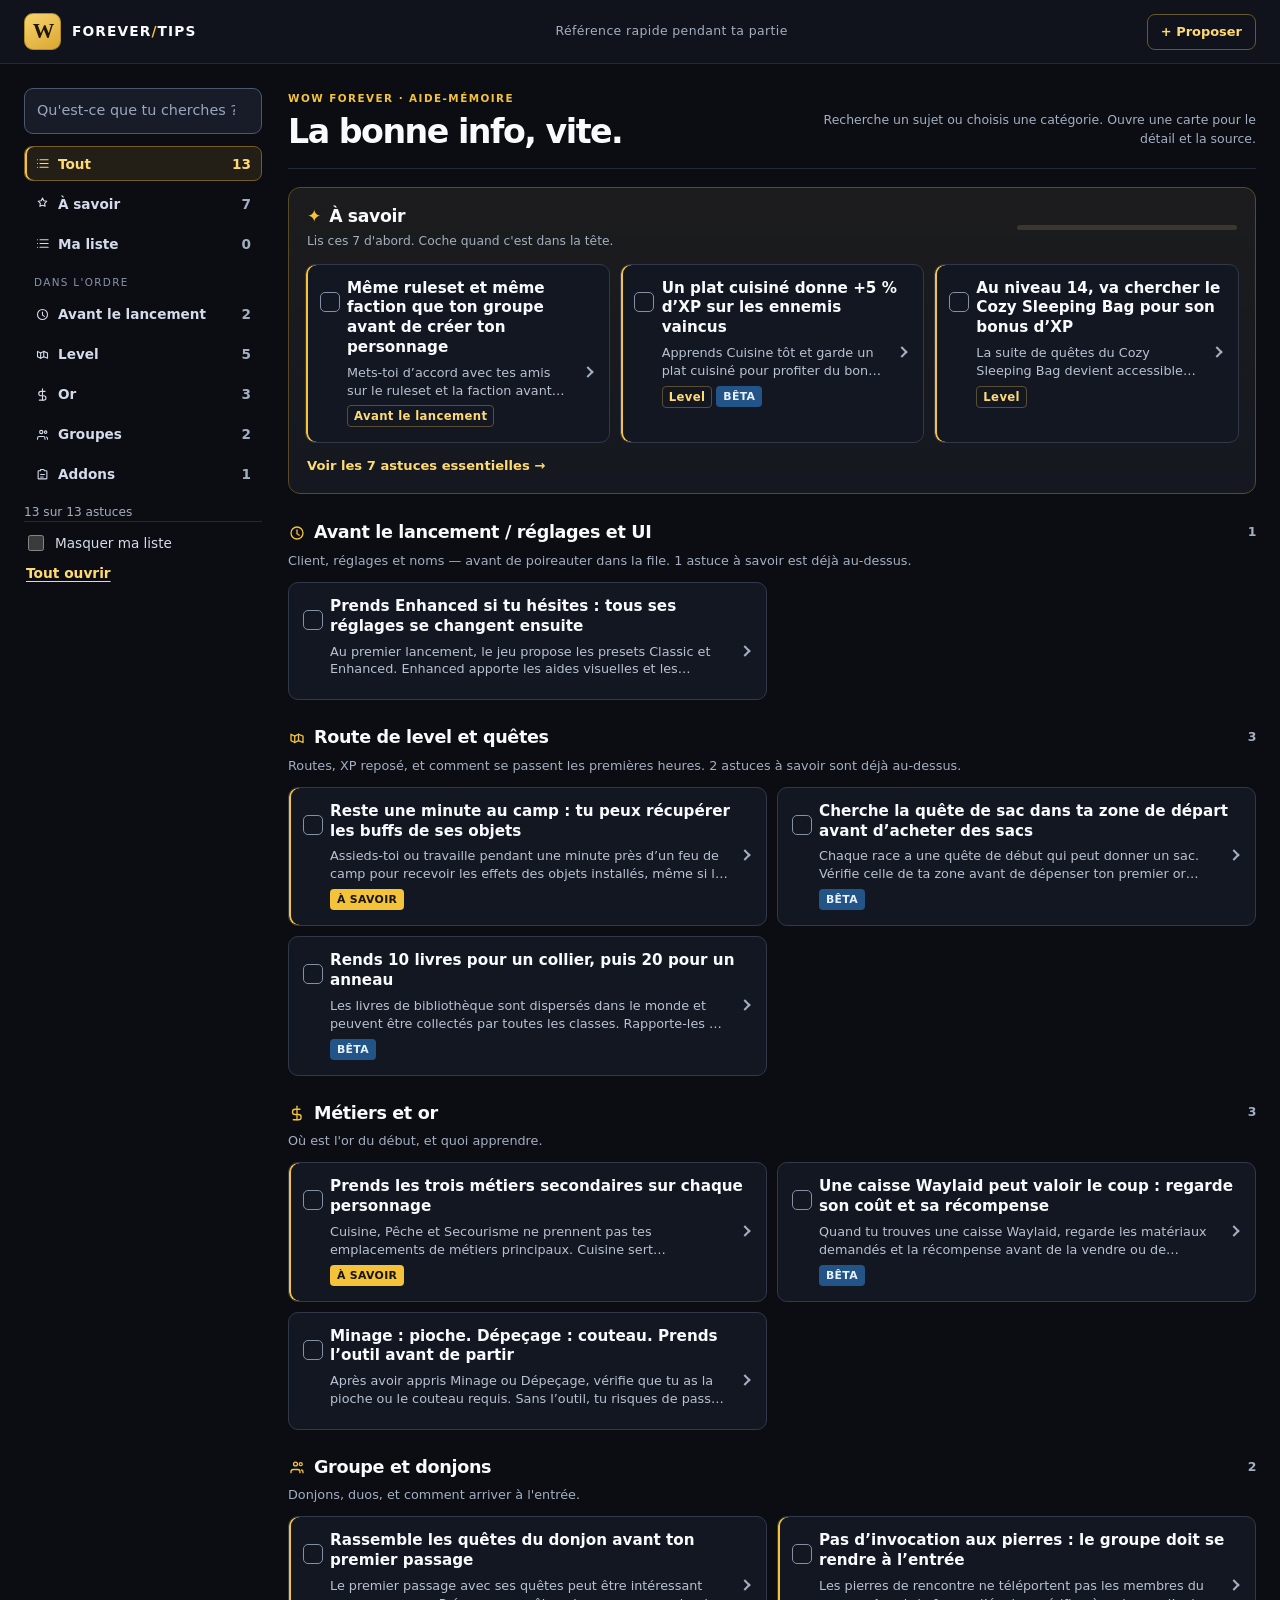
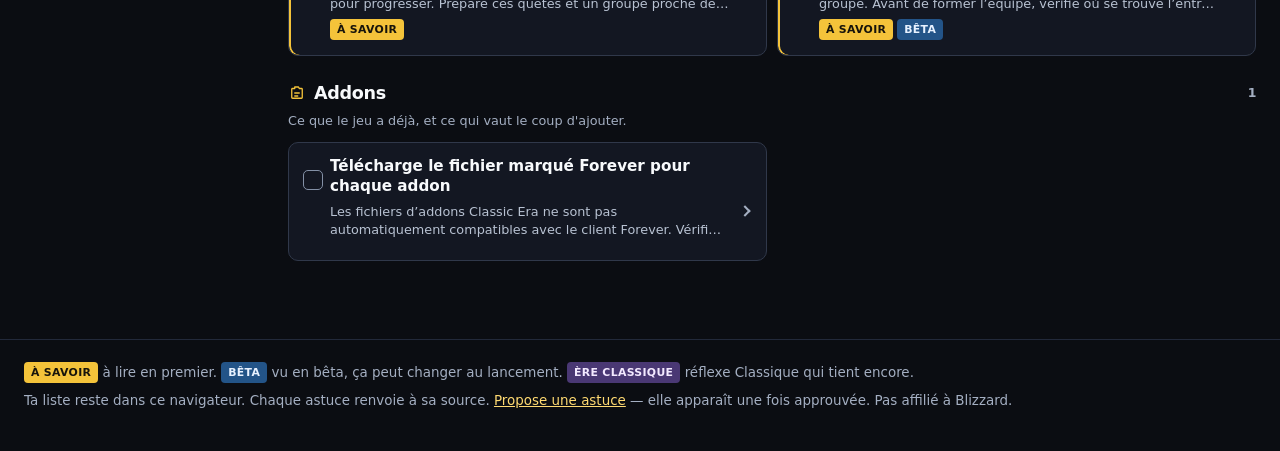
==== commit c8a0ea74: "Redesign WoW tips as quick-reference gaming database" ====
--- a/index.html
+++ b/index.html
@@ -3,16 +3,17 @@
 <head>
 <meta charset="utf-8">
 <meta name="viewport" content="width=device-width, initial-scale=1">
-<meta name="theme-color" content="#110f0c">
+<meta name="theme-color" content="#0b0d12">
 <title>WoW Forever – Astuces de level pour la première run</title>
 <meta name="description" content="Astuces de level WoW Forever : réglages, classes, routes, métiers, donjons, addons et erreurs à éviter.">
-<link rel="icon" href="data:image/svg+xml,%3Csvg xmlns='http://www.w3.org/2000/svg' viewBox='0 0 16 16'%3E%3Crect width='16' height='16' rx='3' fill='%23110f0c'/%3E%3Cpath d='M8 2.2l1.5 3.2 3.5.5-2.5 2.4.6 3.5L8 10.4 4.9 12l.6-3.5L3 6l3.5-.5z' fill='%23e2b15a'/%3E%3C/svg%3E">
+<link rel="icon" href="data:image/svg+xml,%3Csvg xmlns='http://www.w3.org/2000/svg' viewBox='0 0 16 16'%3E%3Crect width='16' height='16' rx='3' fill='%230b0d12'/%3E%3Cpath d='M8 2.2l1.5 3.2 3.5.5-2.5 2.4.6 3.5L8 10.4 4.9 12l.6-3.5L3 6l3.5-.5z' fill='%23f4c33a'/%3E%3C/svg%3E">
 <link rel="stylesheet" href="style.css">
+<link rel="stylesheet" href="app.css">
 </head>
 <body class="home">
 <a class="skip" href="#tips">Aller aux astuces</a>
 
-<div class="app-bar"><a class="app-logo" href="index.html" aria-label="WoW Forever Tips, accueil"><span class="logo-mark">W</span><span>FOREVER<span class="logo-accent">/</span>TIPS</span></a><span class="app-bar-label">Référence rapide pendant ta partie</span><a class="app-bar-action" href="submit.html">+ Proposer</a></div>
+<header class="app-bar"><a class="app-logo" href="index.html" aria-label="WoW Forever Tips, accueil"><span class="logo-mark">W</span><span>FOREVER<span class="logo-accent">/</span>TIPS</span></a><span class="app-bar-label">Référence rapide pendant ta partie</span><a class="app-bar-action" href="submit.html">+ Proposer</a></header>
 
 <div class="layout">
   <aside class="side">
@@ -24,15 +25,15 @@
     <nav class="nav" id="nav" aria-label="Catégories"></nav>
     <p class="count"><span id="count" aria-live="polite"></span> <button type="button" class="text-btn" id="reset" hidden>Réinitialiser</button></p>
     <div id="filterPanel" class="filter-panel">
-    <div class="side-tools">
-      <label class="toggle"><input type="checkbox" id="hideKnown"> Masquer ma liste</label>
-      <button type="button" class="text-btn" id="expandAll" aria-pressed="false">Tout ouvrir</button>
-    </div>
+      <div class="side-tools">
+        <label class="toggle"><input type="checkbox" id="hideKnown"> Masquer ma liste</label>
+        <button type="button" class="text-btn" id="expandAll" aria-pressed="false">Tout ouvrir</button>
+      </div>
     </div>
   </aside>
 
   <main id="tips">
-    <div class="quick-intro"><div><p class="eyebrow">WoW Forever · aide-mémoire</p><h1>La bonne info, vite.</h1></div><p>Recherche un sujet ou choisis une catégorie. Ouvre une carte pour le détail et la source.</p></div>
+    <header class="quick-intro"><div><p class="eyebrow">WoW Forever · aide-mémoire</p><h1>La bonne info, vite.</h1></div><p>Recherche un sujet ou choisis une catégorie. Ouvre une carte pour le détail et la source.</p></header>
     <section id="must" class="spotlight" hidden></section>
     <div id="list"></div>
     <div id="empty" class="empty" role="status" hidden>
@@ -49,6 +50,7 @@
 
 <script src="tips.js"></script>
 <script src="community.js"></script>
+<script src="tip-store.js"></script>
 <script src="app.js"></script>
 </body>
 </html>
--- a/style.css
+++ b/style.css
@@ -1,599 +1,85 @@
 :root {
-  --bg: #110f0c;
-  --elev: #1b1713;
-  --elev-2: #241f1a;
-  --line: #3c3228;
-  --line-strong: #6a543c;
-  --gold: #e2b15a;
-  --gold-2: #f0d7a4;
-  --ink: #f6f0e6;
-  --body: #e7dccb;
-  --muted: #cbb89a;
-  --must: #e2b15a;
-  --must-ink: #1c1408;
-  --beta: #1d4e86;
+  --bg: #0b0d12;
+  --elev: #131722;
+  --elev-2: #1a2030;
+  --line: #22293a;
+  --line-strong: #4a566d;
+  --gold: #f4c33a;
+  --gold-2: #ffda72;
+  --ink: #f8fafc;
+  --body: #d4dbea;
+  --muted: #a4afc2;
+  --must: #f4c33a;
+  --must-ink: #17140b;
+  --beta: #235488;
   --beta-ink: #e7f1ff;
   --classic: #4a3874;
   --classic-ink: #f3e9ff;
-  --focus: #f0d7a4;
+  --focus: #f4c33a;
   --sans: system-ui, -apple-system, "Segoe UI", Roboto, sans-serif;
-  --serif: Georgia, "Iowan Old Style", Palatino, "Palatino Linotype", serif;
-  --shadow: 0 16px 40px rgba(0, 0, 0, .28);
+  --serif: Georgia, "Iowan Old Style", Palatino, serif;
 }
-
 * { box-sizing: border-box; }
 html { scroll-behavior: smooth; }
-body {
-  margin: 0;
-  background:
-    radial-gradient(ellipse 70% 32% at 0% -8%, rgba(226, 177, 90, .16), transparent 55%),
-    var(--bg);
-  color: var(--ink);
-  font: 16px/1.5 var(--sans);
-  color-scheme: dark;
-}
-::selection { background: rgba(226, 177, 90, .35); color: #fff; }
+body { margin: 0; background: var(--bg); color: var(--ink); font: 16px/1.5 var(--sans); color-scheme: dark; }
+::selection { background: rgba(244, 195, 58, .35); color: #fff; }
 a { color: var(--gold-2); }
 img { max-width: 100%; }
-
-.sr, .search-label {
-  position: absolute;
-  width: 1px;
-  height: 1px;
-  padding: 0;
-  margin: -1px;
-  overflow: hidden;
-  clip: rect(0, 0, 0, 0);
-  white-space: nowrap;
-  border: 0;
-}
-
-.skip {
-  position: absolute;
-  left: 12px;
-  top: -40px;
-  background: var(--gold);
-  color: var(--must-ink);
-  padding: 8px 12px;
-  border-radius: 8px;
-  z-index: 50;
-  font-weight: 700;
-  text-decoration: none;
-}
+[hidden] { display: none !important; }
+.sr, .search-label { position: absolute; width: 1px; height: 1px; padding: 0; margin: -1px; overflow: hidden; clip: rect(0, 0, 0, 0); white-space: nowrap; border: 0; }
+.skip { position: absolute; left: 12px; top: -48px; z-index: 50; padding: 8px 12px; border-radius: 7px; background: var(--gold); color: var(--must-ink); font-weight: 750; text-decoration: none; }
 .skip:focus { top: 12px; }
-
-.hero { padding: 30px 16px 22px; border-bottom: 1px solid var(--line); }
-.hero-inner { max-width: 1120px; margin: 0 auto; display: flex; flex-wrap: wrap; gap: 14px 28px; align-items: flex-end; justify-content: space-between; }
-.eyebrow {
-  margin: 0 0 4px;
-  color: var(--gold);
-  font-size: .72rem;
-  font-weight: 700;
-  letter-spacing: .16em;
-  text-transform: uppercase;
-}
-h1 {
-  margin: 0;
-  font-family: var(--serif);
-  font-size: clamp(1.7rem, 4.5vw, 2.45rem);
-  font-weight: 600;
-  letter-spacing: -.01em;
-  line-height: 1.05;
-  color: var(--gold-2);
-}
-h1 span { color: var(--ink); }
-.sub { margin: 10px 0 0; color: var(--body); max-width: 35rem; }
-.hero-link { color: var(--gold-2); font-weight: 700; text-underline-offset: 4px; }
-
-.countdown {
-  padding: 10px 12px;
-  border: 1px solid var(--line);
-  border-radius: 12px;
-  background: rgba(27, 23, 19, .8);
-}
-.cd-label { color: var(--muted); font-size: .82rem; margin-bottom: 2px; }
-.cd-note { color: var(--muted); font-size: .75rem; margin-bottom: 6px; }
-.cd-label strong { color: var(--ink); font-weight: 600; }
-.cd-grid { display: flex; gap: 10px; }
-.cd-grid div { min-width: 46px; }
-.cd-grid span { display: block; font: 600 1.25rem/1 var(--serif); color: var(--gold-2); }
-.cd-grid small { color: var(--muted); text-transform: uppercase; letter-spacing: .08em; font-size: .62rem; }
-.live { font: 600 1.15rem/1.3 var(--serif); color: var(--gold-2); }
-
-.layout { max-width: 1120px; margin: 0 auto; padding: 0 0 40px; }
-.side {
-  position: sticky;
-  top: 0;
-  z-index: 20;
-  background: rgba(17, 15, 12, .94);
-  backdrop-filter: blur(12px);
-  border-bottom: 1px solid var(--line);
-  padding: 10px 16px 8px;
-}
-.search { margin: 0; display: flex; gap: 8px; }
-#search {
-  width: 100%;
-  padding: 11px 12px;
-  border-radius: 10px;
-  border: 1px solid var(--line);
-  background: var(--elev);
-  color: var(--ink);
-  font: 16px/1.3 var(--sans);
-}
-#search::placeholder { color: var(--muted); }
-#search:focus { outline: 2px solid var(--focus); outline-offset: 1px; }
-.filter-toggle { display: none; }
-
-.side-tools { display: flex; gap: 8px 14px; align-items: center; justify-content: space-between; margin-top: 8px; flex-wrap: wrap; }
-.toggle { display: inline-flex; align-items: center; gap: 8px; color: var(--body); font-size: .92rem; cursor: pointer; min-height: 36px; }
-.toggle input { width: 16px; height: 16px; accent-color: var(--gold); }
-
-.text-btn {
-  border: 0;
-  background: transparent;
-  color: var(--gold-2);
-  font: 600 .88rem/1 var(--sans);
-  padding: 8px 2px;
-  cursor: pointer;
-  text-decoration: underline;
-  text-underline-offset: 3px;
-}
-.text-btn.solid {
-  text-decoration: none;
-  background: var(--gold);
-  color: var(--must-ink);
-  border-radius: 999px;
-  padding: 10px 14px;
-}
-.text-btn:focus-visible, .toggle input:focus-visible { outline: 2px solid var(--focus); outline-offset: 2px; }
-
-.nav { display: flex; gap: 8px; overflow-x: auto; padding: 8px 0 2px; scrollbar-width: none; }
-.nav-label { display: none; }
-.nav::-webkit-scrollbar { display: none; }
-.nav-label {
-  flex: 0 0 auto;
-  align-self: center;
-  color: var(--muted);
-  font-size: .68rem;
-  letter-spacing: .14em;
-  text-transform: uppercase;
-  padding-left: 4px;
-}
-.nav button {
-  flex: 0 0 auto;
-  display: inline-flex;
-  align-items: center;
-  gap: 6px;
-  border: 1px solid var(--line);
-  background: var(--elev);
-  color: var(--ink);
-  border-radius: 999px;
-  padding: 7px 10px;
-  font: 600 .86rem/1 var(--sans);
-  cursor: pointer;
-  min-height: 36px;
-}
-.nav button .n { color: var(--muted); font-weight: 600; font-variant-numeric: tabular-nums; }
-.nav button[aria-pressed="true"] { background: var(--gold); border-color: var(--gold); color: var(--must-ink); }
-.nav button[aria-pressed="true"] .n { color: var(--must-ink); }
-.nav button:hover { border-color: var(--line-strong); }
-.nav button:focus-visible { outline: 2px solid var(--focus); outline-offset: 2px; }
-.nav .ico { width: 15px; height: 15px; }
-
-.count { margin: 4px 0 0; color: var(--muted); font-size: .82rem; min-height: 1.2em; }
-.count .text-btn { font-size: .82rem; padding: 0 0 0 8px; }
-
-main { padding: 14px 16px 0; min-width: 0; }
-
-.spotlight {
-  border: 1px solid rgba(226, 177, 90, .4);
-  background: linear-gradient(180deg, rgba(226, 177, 90, .1), rgba(226, 177, 90, .03) 90px);
-  border-radius: 16px;
-  padding: 14px 12px 12px;
-  margin-bottom: 6px;
-}
-.spot-more { width: 100%; margin-top: 10px; padding: 10px 8px 2px; color: var(--gold-2); background: transparent; border: 0; font: 700 .9rem var(--sans); cursor: pointer; text-align: left; }
-.spot-more:focus-visible { outline: 2px solid var(--focus); outline-offset: 2px; }
-.spot-head { display: flex; flex-wrap: wrap; gap: 6px 16px; align-items: flex-end; justify-content: space-between; margin: 0 4px 10px; }
-.spot-head h2 { margin: 0; font-family: var(--serif); font-size: 1.35rem; font-weight: 600; color: var(--gold-2); }
-.spot-head p { margin: 2px 0 0; color: var(--muted); font-size: .9rem; }
-.meter { flex: 1 1 140px; max-width: 220px; height: 6px; border-radius: 99px; background: rgba(255, 255, 255, .08); overflow: hidden; }
-.meter span { display: block; height: 100%; background: var(--gold); width: 0; }
-
-.group { margin-top: 26px; }
-.group h2 {
-  display: flex;
-  align-items: center;
-  gap: 8px;
-  margin: 0 0 4px;
-  font-family: var(--serif);
-  font-size: 1.28rem;
-  font-weight: 600;
-  color: var(--gold-2);
-}
-.group h2 .n { margin-left: auto; color: var(--muted); font-family: var(--sans); font-size: .82rem; font-weight: 600; }
-.group .hint { margin: 0 0 10px; color: var(--muted); font-size: .9rem; }
-.group .ico { color: var(--gold); }
-
-.rows { display: flex; flex-direction: column; gap: 8px; }
-
-.tip {
-  display: flex;
-  align-items: flex-start;
-  gap: 0;
-  background: var(--elev);
-  border: 1px solid var(--line);
-  border-radius: 12px;
-}
-.tip.is-must { box-shadow: inset 3px 0 0 var(--gold); }
-.tip.is-known .take { color: var(--muted); }
-.tip:hover { border-color: var(--line-strong); }
-.tip:has(details[open]) { background: var(--elev-2); border-color: var(--line-strong); }
-
-.mark {
-  position: relative;
-  flex: 0 0 44px;
-  min-height: 44px;
-  display: grid;
-  place-items: center;
-  cursor: pointer;
-}
-.mark input {
-  position: absolute;
-  opacity: 0;
-  width: 18px;
-  height: 18px;
-  margin: 0;
-}
-.tick {
-  width: 18px;
-  height: 18px;
-  border: 1.5px solid var(--line-strong);
-  border-radius: 5px;
-  display: grid;
-  place-items: center;
-  color: var(--must-ink);
-  background: transparent;
-}
-.mark input:checked + .tick { background: var(--gold); border-color: var(--gold); }
-.mark input:checked + .tick::after {
-  content: "";
-  width: 8px;
-  height: 5px;
-  border-left: 2px solid var(--must-ink);
-  border-bottom: 2px solid var(--must-ink);
-  transform: rotate(-45deg) translate(0, -1px);
-}
-.mark input:focus-visible + .tick { outline: 2px solid var(--focus); outline-offset: 2px; }
-
-.tip details { flex: 1; min-width: 0; }
-.tip summary { list-style: none; cursor: pointer; }
-.tip summary::-webkit-details-marker { display: none; }
-.sum {
-  display: flex;
-  flex-wrap: wrap;
-  align-items: flex-start;
-  gap: 8px 10px;
-  padding: 11px 12px 11px 0;
-  min-height: 44px;
-}
-.take { flex: 1 1 180px; font-weight: 600; line-height: 1.35; color: var(--ink); }
-.badges { display: flex; flex-wrap: wrap; gap: 4px; align-items: center; }
-.chev {
-  width: 8px;
-  height: 8px;
-  margin-top: 6px;
-  border-right: 2px solid var(--muted);
-  border-bottom: 2px solid var(--muted);
-  transform: rotate(-45deg);
-  flex: 0 0 auto;
-}
-details[open] .chev { transform: rotate(45deg); margin-top: 4px; }
-.tip summary:focus-visible .sum { outline: 2px solid var(--focus); outline-offset: 2px; border-radius: 8px; }
-
-.detail { padding: 4px 18px 18px 0; max-width: 68ch; border-top: 1px solid var(--line); }
-.detail .text { margin: 2px 0 12px; color: var(--body); }
-.detail-label { margin: 14px 0 6px; color: var(--muted); font: 800 .68rem var(--sans); letter-spacing: .1em; text-transform: uppercase; }
-.tip-image { display: block; max-width: 100%; max-height: 420px; margin: 0 0 12px; border-radius: 8px; }
-.sources { list-style: none; margin: 0; padding: 0; display: flex; flex-direction: column; gap: 6px; }
-.src {
-  display: inline-flex;
-  gap: 8px;
-  align-items: baseline;
-  color: var(--gold-2);
-  text-decoration: underline;
-  text-underline-offset: 2px;
-  font-size: .92rem;
-  overflow-wrap: anywhere;
-}
-.src:hover { color: #fff; }
-.src:focus-visible { outline: 2px solid var(--focus); outline-offset: 2px; }
-
-.badge {
-  display: inline-block;
-  font-size: .68rem;
-  font-weight: 700;
-  letter-spacing: .04em;
-  text-transform: uppercase;
-  padding: 3px 6px;
-  border-radius: 5px;
-  border: 1px solid transparent;
-  white-space: nowrap;
-  line-height: 1.2;
-}
+:focus-visible { outline: 2px solid var(--focus); outline-offset: 2px; }
+.eyebrow { margin: 0 0 5px; color: var(--gold); font-size: .7rem; font-weight: 800; letter-spacing: .14em; text-transform: uppercase; }
+h1 { margin: 0; font: 800 clamp(1.75rem, 4vw, 2.5rem)/1.1 var(--sans); letter-spacing: -.04em; }
+.sub { max-width: 40rem; margin: 9px 0 0; color: var(--body); }
+.hero { padding: 32px 24px 22px; border-bottom: 1px solid var(--line); }
+.hero-inner { max-width: 720px; margin: 0 auto; }
+.hero-actions { margin: 16px 0 0; }
+.btn { display: inline-flex; align-items: center; justify-content: center; min-height: 44px; padding: 10px 16px; border: 1px solid var(--gold); border-radius: 8px; background: var(--gold); color: var(--must-ink); font: 750 .94rem var(--sans); text-decoration: none; cursor: pointer; }
+.btn:hover { filter: brightness(1.08); }
+.btn:disabled { opacity: .55; cursor: progress; }
+.btn.ghost { border-color: var(--line-strong); background: transparent; color: var(--gold-2); }
+.text-btn { padding: 7px 2px; border: 0; background: transparent; color: var(--gold-2); font: 700 .86rem var(--sans); text-decoration: underline; text-underline-offset: 3px; cursor: pointer; }
+.text-btn.solid { padding: 10px 14px; border-radius: 8px; background: var(--gold); color: var(--must-ink); text-decoration: none; }
+.badge { display: inline-block; padding: 3px 6px; border: 1px solid transparent; border-radius: 4px; font-size: .68rem; font-weight: 800; letter-spacing: .03em; line-height: 1.2; text-transform: uppercase; white-space: nowrap; }
 .badge.must { background: var(--must); color: var(--must-ink); }
 .badge.beta { background: var(--beta); color: var(--beta-ink); }
 .badge.classic { background: var(--classic); color: var(--classic-ink); }
-.badge.community { background: #1d4a3c; color: #e7fff4; }
-.byline { color: var(--muted); font-size: .78rem; font-weight: 600; text-transform: none; letter-spacing: 0; }
-.badge.where {
-  background: transparent;
-  color: var(--muted);
-  border-color: var(--line);
-  text-transform: none;
-  letter-spacing: 0;
-  font-size: .75rem;
-  font-weight: 600;
-}
-.stype {
-  flex: 0 0 auto;
-  font-size: .66rem;
-  font-weight: 800;
-  letter-spacing: .04em;
-  text-transform: uppercase;
-  padding: 2px 6px;
-  border-radius: 4px;
-  color: #fff;
-  background: #4a3820;
-}
+.badge.community { background: #254438; color: #e7fff4; }
+.badge.where { border-color: var(--line-strong); color: var(--muted); font-size: .73rem; text-transform: none; }
+.byline { color: var(--muted); font-size: .75rem; font-weight: 700; }
+.stype { flex: 0 0 auto; padding: 2px 6px; border-radius: 4px; background: #4a3820; color: #fff; font-size: .65rem; font-weight: 800; letter-spacing: .04em; text-transform: uppercase; }
 .stype.Reddit { background: #9a3412; }
 .stype.YouTube { background: #b91c1c; }
 .stype.X { background: #e8e8e8; color: #111; }
 .stype.Blizzard, .stype.Forum { background: #1d4e86; }
-.stype.Guide { background: #4a3820; }
-
 .ico { width: 18px; height: 18px; flex: 0 0 auto; fill: none; stroke: currentColor; stroke-width: 1.75; stroke-linecap: round; stroke-linejoin: round; }
-
-.empty { text-align: center; color: var(--body); padding: 36px 8px 12px; }
-.empty p { margin: 0 0 12px; }
-
-footer {
-  border-top: 1px solid var(--line);
-  color: var(--muted);
-  padding: 22px 16px 32px;
-  font-size: .85rem;
-  max-width: 1120px;
-  margin: 12px auto 0;
-}
+footer { max-width: 1512px; margin: 20px auto 0; padding: 22px 24px 32px; border-top: 1px solid var(--line); color: var(--muted); font-size: .84rem; }
 footer p { margin: 0 0 8px; }
-footer code { color: var(--gold-2); }
 footer .badge { vertical-align: 1px; }
 
-@media (min-width: 960px) {
-  .hero { padding: 28px 24px 6px; }
-  .layout {
-    display: grid;
-    grid-template-columns: 232px minmax(0, 1fr);
-    gap: 28px;
-    align-items: start;
-    padding: 18px 24px 56px;
-  }
-  .side-tools { flex-direction: column; align-items: flex-start; gap: 0; }
-  .filter-panel { display: block; }
-  .side {
-    top: 16px;
-    max-height: calc(100vh - 32px);
-    overflow: auto;
-    background: transparent;
-    backdrop-filter: none;
-    border-bottom: 0;
-    padding: 0 4px 0 0;
-  }
-  .nav { flex-direction: column; overflow: visible; gap: 4px; padding-top: 12px; mask-image: none; }
-  .nav-label { display: block; padding: 10px 10px 2px; }
-  .nav button {
-    width: 100%;
-    border-radius: 10px;
-    justify-content: flex-start;
-    background: transparent;
-    padding: 8px 10px;
-  }
-  .nav button .n { margin-left: auto; }
-  main { padding: 0; }
-  footer { padding-left: 24px; padding-right: 24px; }
-}
-
-@media (max-width: 959px) {
-  .side { padding: 10px 16px; }
-  .search { align-items: stretch; }
-  .filter-toggle { display: inline-flex; align-items: center; justify-content: center; gap: 7px; flex: 0 0 auto; min-width: 88px; padding: 0 10px; border: 1px solid var(--line-strong); border-radius: 10px; background: var(--elev); color: var(--gold-2); font: 700 .85rem var(--sans); cursor: pointer; }
-  .filter-toggle[aria-expanded="true"] { background: var(--gold); color: var(--must-ink); }
-  .filter-toggle.has-active::after { content: ""; width: 6px; height: 6px; border-radius: 50%; background: var(--gold); }
-  .filter-toggle.has-active[aria-expanded="true"]::after { background: var(--must-ink); }
-  .filter-toggle:focus-visible { outline: 2px solid var(--focus); outline-offset: 2px; }
-  .filter-panel { display: none; max-height: calc(100vh - 100px); overflow: auto; padding: 10px 0 2px; }
-  .filter-panel.is-open { display: block; }
-  .nav { flex-wrap: wrap; overflow: visible; mask-image: none; }
-  .nav-label { display: block; flex-basis: 100%; padding: 8px 4px 0; }
-  .count { margin-top: 12px; }
-}
-
-@media (max-width: 700px) {
-  .hero { padding: 20px 16px 16px; }
-  h1 { font-size: 1.7rem; }
-  .sub { margin-top: 6px; font-size: .92rem; }
-  .hero-actions { display: flex; align-items: center; gap: 16px; flex-wrap: wrap; }
-  .countdown { width: 100%; display: flex; align-items: center; justify-content: space-between; gap: 12px; }
-  .cd-note { display: none; }
-  .cd-grid { gap: 5px; }
-  .cd-grid div { min-width: 32px; }
-  .cd-grid span { font-size: 1rem; }
-  .cd-grid small { font-size: .5rem; }
-}
-
-.hero-actions { display: flex; align-items: center; gap: 18px; flex-wrap: wrap; margin: 14px 0 0; }
-.btn {
-  display: inline-flex;
-  align-items: center;
-  justify-content: center;
-  gap: 8px;
-  min-height: 44px;
-  padding: 10px 16px;
-  border-radius: 999px;
-  border: 1px solid var(--gold);
-  background: var(--gold);
-  color: var(--must-ink);
-  font: 700 .95rem/1 var(--sans);
-  text-decoration: none;
-  cursor: pointer;
-}
-.btn:hover { filter: brightness(1.05); }
-.btn:focus-visible { outline: 2px solid var(--focus); outline-offset: 2px; }
-.btn:disabled { opacity: .55; cursor: progress; }
-.btn.ghost { background: transparent; color: var(--gold-2); border-color: var(--line-strong); }
-
-.sheet { max-width: 720px; margin: 0 auto; padding: 8px 16px 48px; }
-.sheet form, .thanks {
-  background: var(--elev);
-  border: 1px solid var(--line);
-  border-radius: 16px;
-  padding: 18px 16px 16px;
-}
-.field { margin: 0 0 16px; }
-.field label, .field legend { display: block; font-weight: 700; margin-bottom: 6px; }
-.optional { color: var(--muted); font-weight: 600; font-size: .8rem; }
-.field input[type="text"], .field input[type="url"], .field textarea {
-  width: 100%;
-  padding: 12px;
-  border-radius: 10px;
-  border: 1px solid var(--line);
-  background: var(--bg);
-  color: var(--ink);
-  font: 16px/1.45 var(--sans);
-}
-.field textarea { resize: vertical; min-height: 120px; }
+/* Shared submission form */
+.sheet { max-width: 720px; margin: 0 auto; padding: 18px 16px 48px; }
+.sheet form, .thanks { padding: 19px; border: 1px solid var(--line); border-radius: 13px; background: var(--elev); }
+.field { margin: 0 0 17px; }
+.field label, .field legend { display: block; margin-bottom: 6px; font-weight: 750; }
+.optional { color: var(--muted); font-size: .8rem; font-weight: 650; }
+.field input[type="text"], .field input[type="url"], .field textarea { width: 100%; padding: 12px; border: 1px solid var(--line-strong); border-radius: 8px; background: #0d111a; color: var(--ink); font: 16px/1.45 var(--sans); }
+.field textarea { min-height: 120px; resize: vertical; }
 .field input[type="file"] { max-width: 100%; color: var(--body); }
-.field input:focus, .field textarea:focus { outline: 2px solid var(--focus); outline-offset: 1px; }
 .field input[aria-invalid="true"], .field textarea[aria-invalid="true"] { border-color: #e7a090; }
-.hint { margin: 6px 0 0; color: var(--muted); font-size: .85rem; }
+.hint { margin: 6px 0 0; color: var(--muted); font-size: .84rem; }
 .field-error, .form-error { margin: 6px 0 0; color: #f0c2b4; font-size: .9rem; }
+fieldset.field { padding: 0; border: 0; }
 .choices { display: flex; flex-wrap: wrap; gap: 8px; }
 .choice { position: relative; cursor: pointer; }
-.choice input { position: absolute; opacity: 0; width: 1px; height: 1px; }
-.choice span {
-  display: inline-flex;
-  align-items: center;
-  min-height: 40px;
-  padding: 8px 12px;
-  border-radius: 999px;
-  border: 1px solid var(--line);
-  background: var(--bg);
-  color: var(--ink);
-  font-weight: 600;
-}
-.choice input:checked + span { background: var(--gold); color: var(--must-ink); border-color: var(--gold); }
+.choice input { position: absolute; width: 1px; height: 1px; opacity: 0; }
+.choice span { display: inline-flex; align-items: center; min-height: 40px; padding: 8px 12px; border: 1px solid var(--line); border-radius: 8px; background: var(--bg); color: var(--ink); font-weight: 650; }
+.choice input:checked + span { border-color: var(--gold); background: var(--gold); color: var(--must-ink); }
 .choice input:focus-visible + span { outline: 2px solid var(--focus); outline-offset: 2px; }
 .form-actions { margin-top: 8px; }
-.thanks h2 { margin: 0 0 8px; font-family: var(--serif); color: var(--gold-2); font-size: 1.6rem; }
+.thanks h2 { margin: 0 0 8px; color: var(--gold-2); font-size: 1.6rem; }
 .thanks p { margin: 0 0 16px; color: var(--body); }
-fieldset.field { border: 0; padding: 0; margin: 0 0 16px; }
-
-@media (prefers-reduced-motion: reduce) {
-  html { scroll-behavior: auto; }
-  .chev { transition: none; }
-}
-
-/* Quick reference for a second screen */
-.home {
-  --bg: #0c1019; --elev: #151b29; --elev-2: #1d2638;
-  --line: #2b3549; --line-strong: #536079;
-  --gold: #c6ff72; --gold-2: #ddffa5;
-  --ink: #f7f8fc; --body: #d3d9e5; --muted: #aab6cb;
-  --must: #c6ff72; --must-ink: #101924; --focus: #c6ff72;
-  background: var(--bg);
-}
-.home .app-bar { height: 54px; padding: 0 max(24px, calc((100vw - 1450px)/2)); display: flex; align-items: center; justify-content: space-between; gap: 16px; border-bottom: 1px solid var(--line); background: #0d121e; }
-.home .app-logo { display: inline-flex; gap: 9px; align-items: center; color: var(--ink); font-size: .86rem; font-weight: 900; letter-spacing: .06em; text-decoration: none; white-space: nowrap; }
-.home .logo-mark { display: grid; place-items: center; width: 30px; height: 30px; border-radius: 8px; color: #101924; background: var(--gold); font: 900 1.1rem var(--serif); letter-spacing: -.1em; }
-.home .logo-accent { color: var(--gold); }
-.home .app-bar-label { color: var(--muted); font-size: .8rem; }
-.home .app-bar-action { padding: 7px 10px; border: 1px solid var(--line-strong); border-radius: 8px; color: var(--ink); font-size: .82rem; font-weight: 700; text-decoration: none; white-space: nowrap; }
-.home .app-bar-action:hover { border-color: var(--gold); }
-.home .layout { max-width: 1500px; }
-.home .quick-intro { display: flex; align-items: end; justify-content: space-between; gap: 20px; padding: 0 0 18px; border-bottom: 1px solid var(--line); margin-bottom: 16px; }
-.home .quick-intro .eyebrow { margin-bottom: 3px; color: var(--gold); }
-.home .quick-intro h1 { margin: 0; color: var(--ink); font: 850 clamp(1.35rem, 2.5vw, 1.9rem)/1.1 var(--sans); letter-spacing: -.04em; }
-.home .quick-intro > p { margin: 0; max-width: 28rem; color: var(--muted); font-size: .82rem; text-align: right; }
-.home .side { background: var(--bg); }
-.home #search { background: #1b2332; border-color: #46516a; }
-.home .count { margin: 8px 0; color: var(--muted); }
-.home .nav button { border-color: transparent; background: transparent; color: var(--body); }
-.home .nav button[aria-pressed="true"] { background: var(--gold); color: var(--must-ink); }
-.home .nav button[aria-pressed="true"] .n { color: var(--must-ink); }
-.home .nav button:hover { border-color: var(--line-strong); }
-.home .spotlight { padding: 12px; margin-bottom: 12px; background: #14221f; border-color: #426856; border-radius: 12px; }
-.home .spot-head { margin: 0 2px 8px; align-items: center; }
-.home .spot-head h2, .home .group h2 { font-family: var(--sans); font-weight: 800; color: var(--ink); }
-.home .spot-head h2 { font-size: 1rem; }
-.home .spot-head h2::before { content: "✦"; margin-right: 6px; color: var(--gold); }
-.home .spot-head p { font-size: .76rem; }
-.home .meter { height: 4px; background: #34483a; }
-.home .spot-more { margin-top: 7px; padding: 6px 3px 0; font-size: .78rem; }
-.home .rows { gap: 5px; }
-.home .tip { display: grid; grid-template-columns: 35px minmax(0, 1fr); padding: 7px 10px 8px 4px; background: var(--elev); border-color: #344057; border-radius: 9px; }
-.home .tip.is-must { box-shadow: inset 2px 0 0 var(--gold); }
-.home .tip:hover, .home .tip:has(details[open]) { border-color: #71809e; background: #1a2232; }
-.home .tip.is-known .take { color: var(--ink); }
-.home .tip-meta { display: none; }
-.home .mark { min-height: 48px; align-self: start; }
-.home .mark input { inset: 0; width: 100%; height: 100%; z-index: 1; cursor: pointer; }
-.home .tick { pointer-events: none; width: 19px; height: 19px; border-color: #8793a8; }
-.home .sum { display: grid; grid-template-columns: minmax(0, 1fr) auto; gap: 1px 8px; align-items: start; min-height: 48px; padding: 3px 0; }
-.home .take { grid-column: 1; grid-row: 1; min-width: 0; color: var(--ink); font-size: .98rem; line-height: 1.25; font-weight: 800; }
-.home .quick-answer { grid-column: 1; grid-row: 2; min-width: 0; display: -webkit-box; -webkit-box-orient: vertical; -webkit-line-clamp: 1; overflow: hidden; color: var(--muted); font-size: .84rem; line-height: 1.25; }
-.home details[open] .quick-answer { display: none; }
-.home .badges { grid-column: 2; grid-row: 1; justify-self: end; }
-.home .chev { grid-column: 2; grid-row: 2; justify-self: end; margin: 3px 4px 0 0; }
-.home .badge.where { color: #c9c1ff; border-color: #61568f; }
-.home .detail { border-top: 1px solid var(--line); margin-top: 6px; padding: 8px 8px 8px 0; }
-.home .detail .text { margin: 0 0 9px; color: var(--body); line-height: 1.5; }
-.home .detail-label { color: var(--gold); }
-.home .src { color: #c9c1ff; }
-.home .group { margin-top: 22px; }
-.home .group h2 { margin-bottom: 2px; font-size: 1.06rem; }
-.home .group .hint { margin-bottom: 7px; font-size: .8rem; }
-@media (min-width: 960px) {
-  .home .layout { grid-template-columns: 220px minmax(0, 1fr); gap: 22px; padding-top: 20px; }
-  .home .side { background: transparent; }
-  .home .nav { padding-top: 8px; }
-  .home .nav button { border-radius: 8px; }
-  .home .filter-panel { padding-top: 5px; }
-}
-@media (max-width: 959px) {
-  .home .side { padding: 7px 12px 5px; background: rgba(12, 16, 25, .97); border-color: var(--line); }
-  .home .nav { display: flex; flex-wrap: nowrap; overflow-x: auto; gap: 5px; padding: 6px 0 0; scrollbar-width: none; }
-  .home .nav button { border: 1px solid var(--line); border-radius: 999px; padding: 6px 10px; background: #1b2332; white-space: nowrap; min-height: 32px; font-size: .78rem; }
-  .home .nav-label { display: none; }
-  .home .filter-panel { padding-top: 2px; }
-  .home .filter-toggle { background: #1b2332; }
-  .home .count { margin: 4px 0 0; }
-}
-@media (max-width: 700px) {
-  .home .app-bar { height: 48px; padding: 0 12px; }
-  .home .app-bar-label { display: none; }
-  .home .app-bar-action { font-size: .73rem; padding: 6px 8px; }
-  .home main { padding: 10px 12px 0; }
-  .home .quick-intro { padding-bottom: 9px; margin-bottom: 10px; }
-  .home .quick-intro .eyebrow { font-size: .58rem; }
-  .home .quick-intro h1 { font-size: 1.22rem; }
-  .home .quick-intro > p { display: none; }
-  .home .spotlight { padding: 9px; }
-  .home .spot-head h2 { font-size: .93rem; }
-  .home .spot-head p { font-size: .7rem; }
-  .home .spot-head .meter { display: none; }
-  .home .tip { padding-right: 7px; }
-  .home .take { font-size: .93rem; }
-  .home .quick-answer { -webkit-line-clamp: 2; }
-  .home .badges .badge { font-size: .56rem; }
-  .home .group { margin-top: 18px; }
-}
+@media (max-width: 700px) { .hero { padding: 22px 16px 18px; } footer { padding: 20px 16px 28px; } }
+@media (prefers-reduced-motion: reduce) { html { scroll-behavior: auto; } }
--- a/app.css
+++ b/app.css
@@ -0,0 +1,290 @@
+/* Home: compact gaming database UI. Shared form and element styles live in style.css. */
+.home {
+  background: #0b0d12;
+  color: var(--ink);
+}
+.home .layout { max-width: 1512px; margin: 0 auto; padding: 20px 16px 44px; }
+.home .side { position: sticky; top: 0; z-index: 20; min-width: 0; }
+.home .search { display: flex; gap: 8px; margin: 0; }
+.home #search { width: 100%; padding: 10px 12px; font: inherit; }
+.home .filter-toggle { display: none; }
+.home .filter-panel { display: block; }
+.home .side-tools { display: flex; flex-wrap: wrap; gap: 4px 12px; align-items: center; }
+.home .toggle { display: inline-flex; align-items: center; gap: 8px; color: var(--body); font-size: .85rem; cursor: pointer; }
+.home .toggle input { width: 16px; height: 16px; }
+.home .nav { display: flex; flex-direction: column; }
+.home .nav-label { padding: 9px 10px 1px; font-size: .65rem; letter-spacing: .13em; text-transform: uppercase; }
+.home .nav button { display: inline-flex; align-items: center; gap: 8px; width: 100%; min-height: 35px; padding: 7px 10px; font: 650 .85rem var(--sans); text-align: left; cursor: pointer; }
+.home .nav button .n { margin-left: auto; color: var(--muted); font-variant-numeric: tabular-nums; }
+.home .nav .ico { width: 15px; height: 15px; }
+.home main { min-width: 0; }
+.home .spot-head { display: flex; flex-wrap: wrap; justify-content: space-between; gap: 10px 16px; }
+.home .spot-head h2, .home .group h2 { margin: 0; }
+.home .spot-head p { margin: 2px 0 0; }
+.home .meter { flex: 1 1 140px; max-width: 220px; overflow: hidden; border-radius: 99px; }
+.home .meter span { display: block; height: 100%; }
+.home .spot-more { border: 0; background: transparent; font: 750 .82rem var(--sans); text-align: left; cursor: pointer; }
+.home .group h2 { display: flex; align-items: center; gap: 8px; }
+.home .group h2 .n { margin-left: auto; color: var(--muted); font-size: .78rem; }
+.home .group .hint { margin: 0 0 12px; }
+.home .group .ico { color: var(--gold); }
+.home .tip details { min-width: 0; }
+.home .tip summary { list-style: none; cursor: pointer; }
+.home .tip summary::-webkit-details-marker { display: none; }
+.home .mark { position: relative; display: grid; place-items: center; cursor: pointer; }
+.home .mark input { position: absolute; margin: 0; opacity: 0; }
+.home .tick { display: grid; place-items: center; border: 1.5px solid; border-radius: 5px; }
+.home .mark input:checked + .tick { border-color: var(--gold); background: var(--gold); }
+.home .mark input:checked + .tick::after { content: ""; width: 8px; height: 5px; border-left: 2px solid var(--must-ink); border-bottom: 2px solid var(--must-ink); transform: rotate(-45deg) translate(0, -1px); }
+.home .mark input:focus-visible + .tick { outline: 2px solid var(--focus); outline-offset: 2px; }
+.home .badges { display: flex; flex-wrap: wrap; gap: 4px; align-items: center; }
+.home .chev { width: 8px; height: 8px; border-right: 2px solid var(--muted); border-bottom: 2px solid var(--muted); transform: rotate(-45deg); }
+.home details[open] .chev { transform: rotate(45deg); }
+.home .sources { display: flex; flex-direction: column; gap: 6px; padding: 0; margin: 0; list-style: none; }
+.home .src { display: inline-flex; align-items: baseline; gap: 8px; color: var(--gold-2); font-size: .85rem; overflow-wrap: anywhere; text-underline-offset: 2px; }
+.home .tip-image { display: block; max-width: 100%; border-radius: 8px; }
+.home .empty { padding: 30px 12px; text-align: center; }
+.home .empty p { margin: 0 0 12px; }
+.home .app-bar {
+  height: 64px;
+  padding: 0 max(24px, calc((100vw - 1512px) / 2));
+  display: flex;
+  align-items: center;
+  justify-content: space-between;
+  gap: 20px;
+  background: #10131b;
+  border-bottom: 1px solid var(--line);
+}
+.home .app-logo {
+  display: inline-flex;
+  align-items: center;
+  gap: 11px;
+  color: var(--ink);
+  font-size: .86rem;
+  font-weight: 850;
+  letter-spacing: .08em;
+  text-decoration: none;
+  white-space: nowrap;
+}
+.home .logo-mark {
+  display: grid;
+  place-items: center;
+  width: 37px;
+  height: 37px;
+  border: 1px solid #b38c28;
+  border-radius: 9px;
+  background: linear-gradient(150deg, #f7d46e, #dba731);
+  color: #211807;
+  font: 900 1.35rem var(--serif);
+  letter-spacing: -.09em;
+}
+.home .logo-accent { color: var(--gold); }
+.home .app-bar-label { color: var(--muted); font-size: .78rem; letter-spacing: .03em; }
+.home .app-bar-action {
+  min-height: 36px;
+  display: inline-flex;
+  align-items: center;
+  padding: 7px 13px;
+  border: 1px solid #66582f;
+  border-radius: 8px;
+  color: var(--gold-2);
+  font-size: .81rem;
+  font-weight: 750;
+  text-decoration: none;
+  white-space: nowrap;
+}
+.home .app-bar-action:hover, .home .app-bar-action:focus-visible { border-color: var(--gold); background: #211d15; }
+.home .layout { max-width: 1512px; }
+.home .side { background: transparent; }
+.home #search {
+  min-height: 46px;
+  border: 1px solid #4c5870;
+  border-radius: 9px;
+  background: #171c28;
+  color: var(--ink);
+  font-size: .9rem;
+}
+.home #search::placeholder { color: #9aa7bd; }
+.home .count { margin: 11px 0 0; color: var(--muted); font-size: .76rem; }
+.home .nav { gap: 5px; }
+.home .nav button {
+  border: 1px solid transparent;
+  border-radius: 8px;
+  background: transparent;
+  color: var(--body);
+  font-weight: 650;
+}
+.home .nav button[hidden] { display: none; }
+.home .nav button:hover { border-color: #465166; background: #191e2a; }
+.home .nav button[aria-pressed="true"] {
+  border-color: #735c28;
+  background: #241f16;
+  color: var(--gold-2);
+  box-shadow: inset 2px 0 0 var(--gold);
+}
+.home .nav button[aria-pressed="true"] .n { color: var(--gold-2); }
+.home .nav-label { color: #8793a9; }
+.home .side-tools { border-top: 1px solid var(--line); padding-top: 10px; }
+.home .toggle input { accent-color: var(--gold); }
+.home .quick-intro {
+  display: flex;
+  align-items: end;
+  justify-content: space-between;
+  gap: 20px;
+  padding: 3px 0 19px;
+  margin-bottom: 18px;
+  border-bottom: 1px solid var(--line);
+}
+.home .quick-intro .eyebrow { margin-bottom: 7px; color: var(--gold); font-size: .65rem; }
+.home .quick-intro h1 {
+  margin: 0;
+  color: var(--ink);
+  font: 800 clamp(1.65rem, 2.6vw, 2.2rem)/1.07 var(--sans);
+  letter-spacing: -.045em;
+}
+.home .quick-intro > p { max-width: 29rem; margin: 0 0 1px; color: var(--muted); font-size: .78rem; text-align: right; }
+.home .spotlight {
+  padding: 16px;
+  margin: 0 0 25px;
+  border: 1px solid #5a4a25;
+  border-radius: 12px;
+  background: linear-gradient(180deg, #1c1c1d, #151820 95%);
+}
+.home .spot-head { margin: 0 2px 13px; align-items: center; }
+.home .spot-head h2, .home .group h2 { color: var(--ink); font-family: var(--sans); font-weight: 780; letter-spacing: -.02em; }
+.home .spot-head h2 { font-size: 1.08rem; }
+.home .spot-head h2::before { content: "✦"; margin-right: 8px; color: var(--gold); }
+.home .spot-head p { color: var(--muted); font-size: .77rem; }
+.home .meter { height: 5px; background: #3b3730; }
+.home .meter span { background: var(--gold); }
+.home .spot-more { margin-top: 12px; padding: 3px 2px; color: var(--gold-2); font-size: .82rem; }
+.home .rows { gap: 10px; }
+.home .spotlight .rows { display: grid; grid-template-columns: repeat(3, minmax(0, 1fr)); }
+.home .group .rows { display: grid; grid-template-columns: repeat(2, minmax(0, 1fr)); }
+.home .tip {
+  display: grid;
+  grid-template-columns: 35px minmax(0, 1fr);
+  gap: 0;
+  min-width: 0;
+  padding: 13px 13px 14px 6px;
+  border: 1px solid #30384a;
+  border-radius: 10px;
+  background: var(--elev);
+  transition: border-color .15s ease, background-color .15s ease;
+}
+.home .tip.is-must { box-shadow: inset 2px 0 0 var(--gold); }
+.home .tip:hover, .home .tip:has(details[open]) { border-color: #6b7890; background: #191e2b; }
+.home .tip.is-known .take { color: var(--ink); }
+.home .tip-meta { display: none; }
+.home .mark { min-height: 48px; align-self: start; }
+.home .mark input { inset: 0; width: 100%; height: 100%; z-index: 1; cursor: pointer; }
+.home .tick { width: 20px; height: 20px; border-color: #8390a6; pointer-events: none; }
+.home .sum {
+  display: grid;
+  grid-template-columns: minmax(0, 1fr) auto;
+  align-items: start;
+  gap: 6px 8px;
+  min-height: 58px;
+  padding: 1px 0;
+}
+.home .take { grid-column: 1 / -1; grid-row: 1; min-width: 0; color: var(--ink); font-size: .95rem; font-weight: 750; line-height: 1.3; }
+.home .quick-answer {
+  grid-column: 1;
+  grid-row: 2;
+  min-width: 0;
+  display: -webkit-box;
+  -webkit-box-orient: vertical;
+  -webkit-line-clamp: 2;
+  overflow: hidden;
+  color: #b8c2d2;
+  font-size: .8rem;
+  line-height: 1.4;
+}
+.home details[open] .quick-answer { display: none; }
+.home .badges { grid-column: 1; grid-row: 3; justify-self: start; }
+.home .chev { grid-column: 2; grid-row: 2; justify-self: end; margin: 4px 4px 0; }
+.home .badge.where { border-color: #5a4e32; color: var(--gold-2); }
+.home .badge.community { background: #254438; }
+.home .detail { max-width: 75ch; margin-top: 12px; padding: 13px 8px 2px 0; border-top: 1px solid var(--line); }
+.home .detail .text { margin: 0 0 11px; color: var(--body); line-height: 1.6; white-space: pre-wrap; }
+.home .tip-picture { display: block; max-width: 720px; margin: 4px 0 13px; }
+.home .tip-picture .tip-image { width: 100%; height: auto; max-height: none; margin: 0; border: 1px solid var(--line); }
+.home .detail-label { color: #adbad0; }
+.home .src { color: var(--gold-2); }
+.home .group { margin-top: 24px; }
+.home .group h2 { margin-bottom: 5px; font-size: 1.1rem; }
+.home .group .hint { margin-bottom: 12px; color: var(--muted); font-size: .8rem; }
+.home .empty { border: 1px dashed var(--line-strong); border-radius: 12px; background: var(--elev); }
+.home footer { max-width: 1512px; }
+
+/* Code and macros in expanded tips */
+.home .code-block { margin: 12px 0 14px; overflow: hidden; border: 1px solid #3c485c; border-radius: 9px; background: #090c13; }
+.home .code-head { display: flex; align-items: center; justify-content: space-between; min-height: 37px; padding: 5px 7px 5px 12px; border-bottom: 1px solid #263043; background: #161c29; }
+.home .code-label { color: #aab7cc; font: 700 .67rem var(--sans); letter-spacing: .1em; text-transform: uppercase; }
+.home .code-copy, .home .inline-copy { border: 1px solid #59667a; border-radius: 6px; background: #252d3d; color: #f3f6fb; font: 700 .72rem var(--sans); cursor: pointer; }
+.home .code-copy { min-height: 26px; padding: 4px 9px; }
+.home .code-copy:hover, .home .inline-copy:hover { border-color: var(--gold); color: var(--gold-2); }
+.home .code-copy:focus-visible, .home .inline-copy:focus-visible { outline: 2px solid var(--focus); outline-offset: 2px; }
+.home .code-block pre { margin: 0; padding: 12px; overflow-x: auto; color: #e2e9f5; font: 500 .84rem/1.6 ui-monospace, SFMono-Regular, Consolas, monospace; tab-size: 2; }
+.home .inline-snippet { display: inline-flex; align-items: center; gap: 4px; vertical-align: baseline; }
+.home .inline-code { padding: 2px 5px; border: 1px solid #39445a; border-radius: 5px; background: #101722; color: #ffda72; font: 500 .85em ui-monospace, SFMono-Regular, Consolas, monospace; }
+.home .inline-copy { padding: 2px 5px; font-size: .65rem; }
+
+/* The submission page uses the same visual system without changing its copy. */
+.submit-page .hero { border-bottom: 1px solid var(--line); background: linear-gradient(130deg, #131722, #10131b); }
+.submit-page h1, .submit-page .thanks h2 { color: var(--ink); font-family: var(--sans); font-weight: 800; letter-spacing: -.04em; }
+.submit-page h1 span { color: var(--gold); }
+.submit-page .sheet form, .submit-page .thanks { border-color: #364052; background: var(--elev); }
+.submit-page .field input[type="text"], .submit-page .field textarea { background: #0d111a; border-color: #3b465a; }
+.submit-page .choice span { border-radius: 8px; }
+.submit-page .btn { border-radius: 8px; }
+
+@media (min-width: 960px) {
+  .home .layout { grid-template-columns: 238px minmax(0, 1fr); gap: 26px; padding: 24px 24px 58px; }
+  .home .layout { display: grid; align-items: start; }
+  .home .side { top: 18px; max-height: calc(100vh - 36px); overflow: auto; background: transparent; }
+  .home .side-tools { flex-direction: column; align-items: flex-start; }
+  .home .nav { padding-top: 12px; }
+}
+@media (max-width: 1199px) {
+  .home .spotlight .rows { grid-template-columns: repeat(2, minmax(0, 1fr)); }
+  .home .group .rows { grid-template-columns: 1fr; }
+}
+@media (max-width: 959px) {
+  .home .side { top: 0; padding: 9px 16px 7px; border-bottom: 1px solid var(--line); background: rgba(11, 13, 18, .97); backdrop-filter: blur(12px); }
+  .home .filter-toggle { display: inline-flex; flex: 0 0 auto; align-items: center; justify-content: center; gap: 7px; min-width: 88px; padding: 0 10px; border: 1px solid var(--line-strong); border-radius: 8px; font: 750 .82rem var(--sans); cursor: pointer; }
+  .home .filter-panel { display: none; max-height: calc(100vh - 130px); overflow: auto; padding-top: 8px; }
+  .home .filter-panel.is-open { display: block; }
+  .home .nav { flex-direction: row; flex-wrap: nowrap; overflow-x: auto; gap: 6px; padding: 9px 0 2px; scrollbar-width: none; }
+  .home .nav button { flex: 0 0 auto; min-height: 35px; padding: 7px 11px; border: 1px solid #384357; border-radius: 7px; background: #171c28; white-space: nowrap; font-size: .8rem; }
+  .home .nav button { width: auto; }
+  .home .nav button[aria-pressed="true"] { box-shadow: inset 0 -2px 0 var(--gold); }
+  .home .nav-label { display: none; }
+  .home .count { margin: 5px 0 0; }
+  .home .filter-toggle { background: #171c28; color: var(--gold-2); }
+  .home .filter-toggle[aria-expanded="true"] { background: #2a2418; color: var(--gold-2); }
+  .home .filter-toggle.has-active::after { background: var(--gold); }
+}
+@media (max-width: 700px) {
+  .home .app-bar { height: 54px; padding: 0 14px; }
+  .home .app-bar-label { display: none; }
+  .home .app-bar-action { font-size: .74rem; padding: 6px 9px; }
+  .home main { padding: 13px 14px 0; }
+  .home .quick-intro { padding-bottom: 12px; margin-bottom: 15px; }
+  .home .quick-intro .eyebrow { font-size: .61rem; }
+  .home .quick-intro h1 { font-size: 1.52rem; }
+  .home .quick-intro > p { display: none; }
+  .home .spotlight { padding: 12px; }
+  .home .spot-head h2 { font-size: 1rem; }
+  .home .spot-head p { font-size: .72rem; }
+  .home .spot-head .meter { display: none; }
+  .home .spotlight .rows, .home .group .rows { grid-template-columns: 1fr; }
+  .home .tip { padding: 11px 11px 12px 5px; }
+  .home .take { font-size: .93rem; }
+  .home .quick-answer { font-size: .78rem; }
+  .home .badges .badge { font-size: .59rem; }
+  .home .group { margin-top: 19px; }
+}
+@media (prefers-reduced-motion: reduce) {
+  .home .tip { transition: none; }
+}
